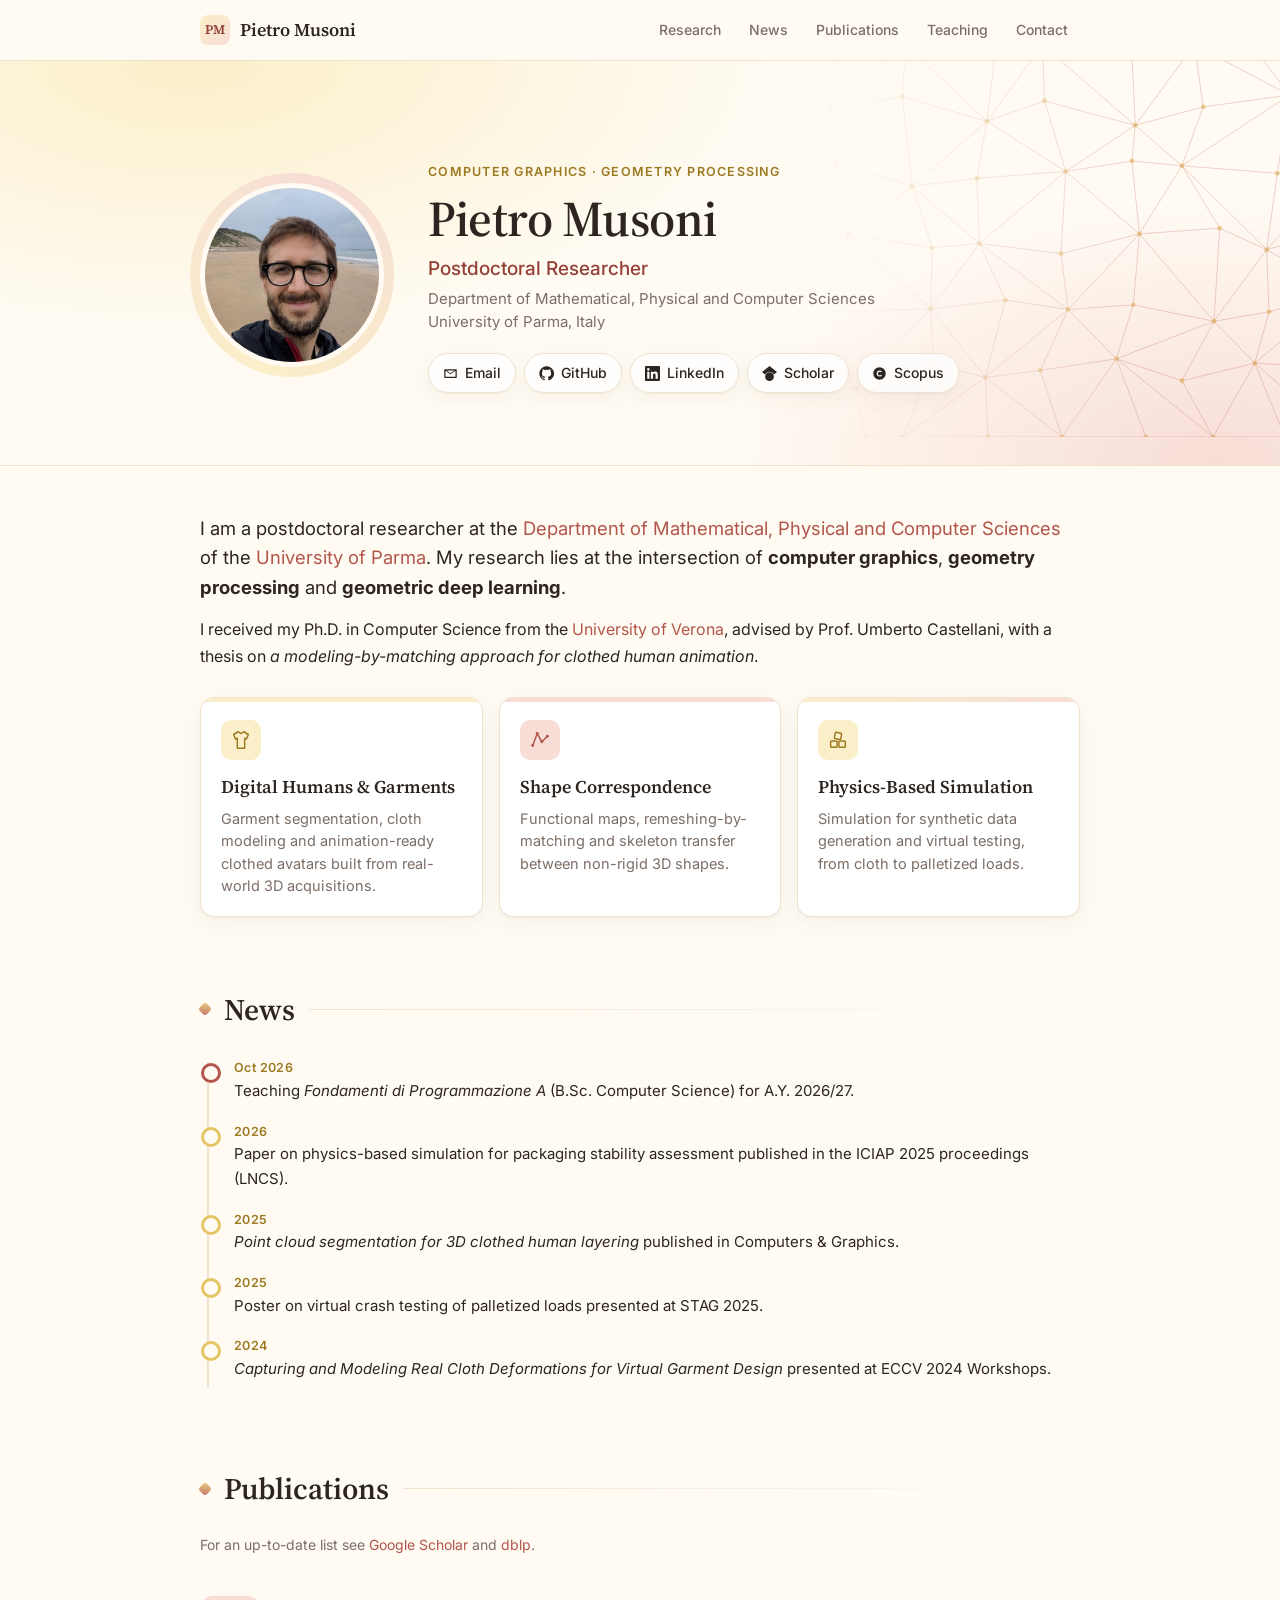
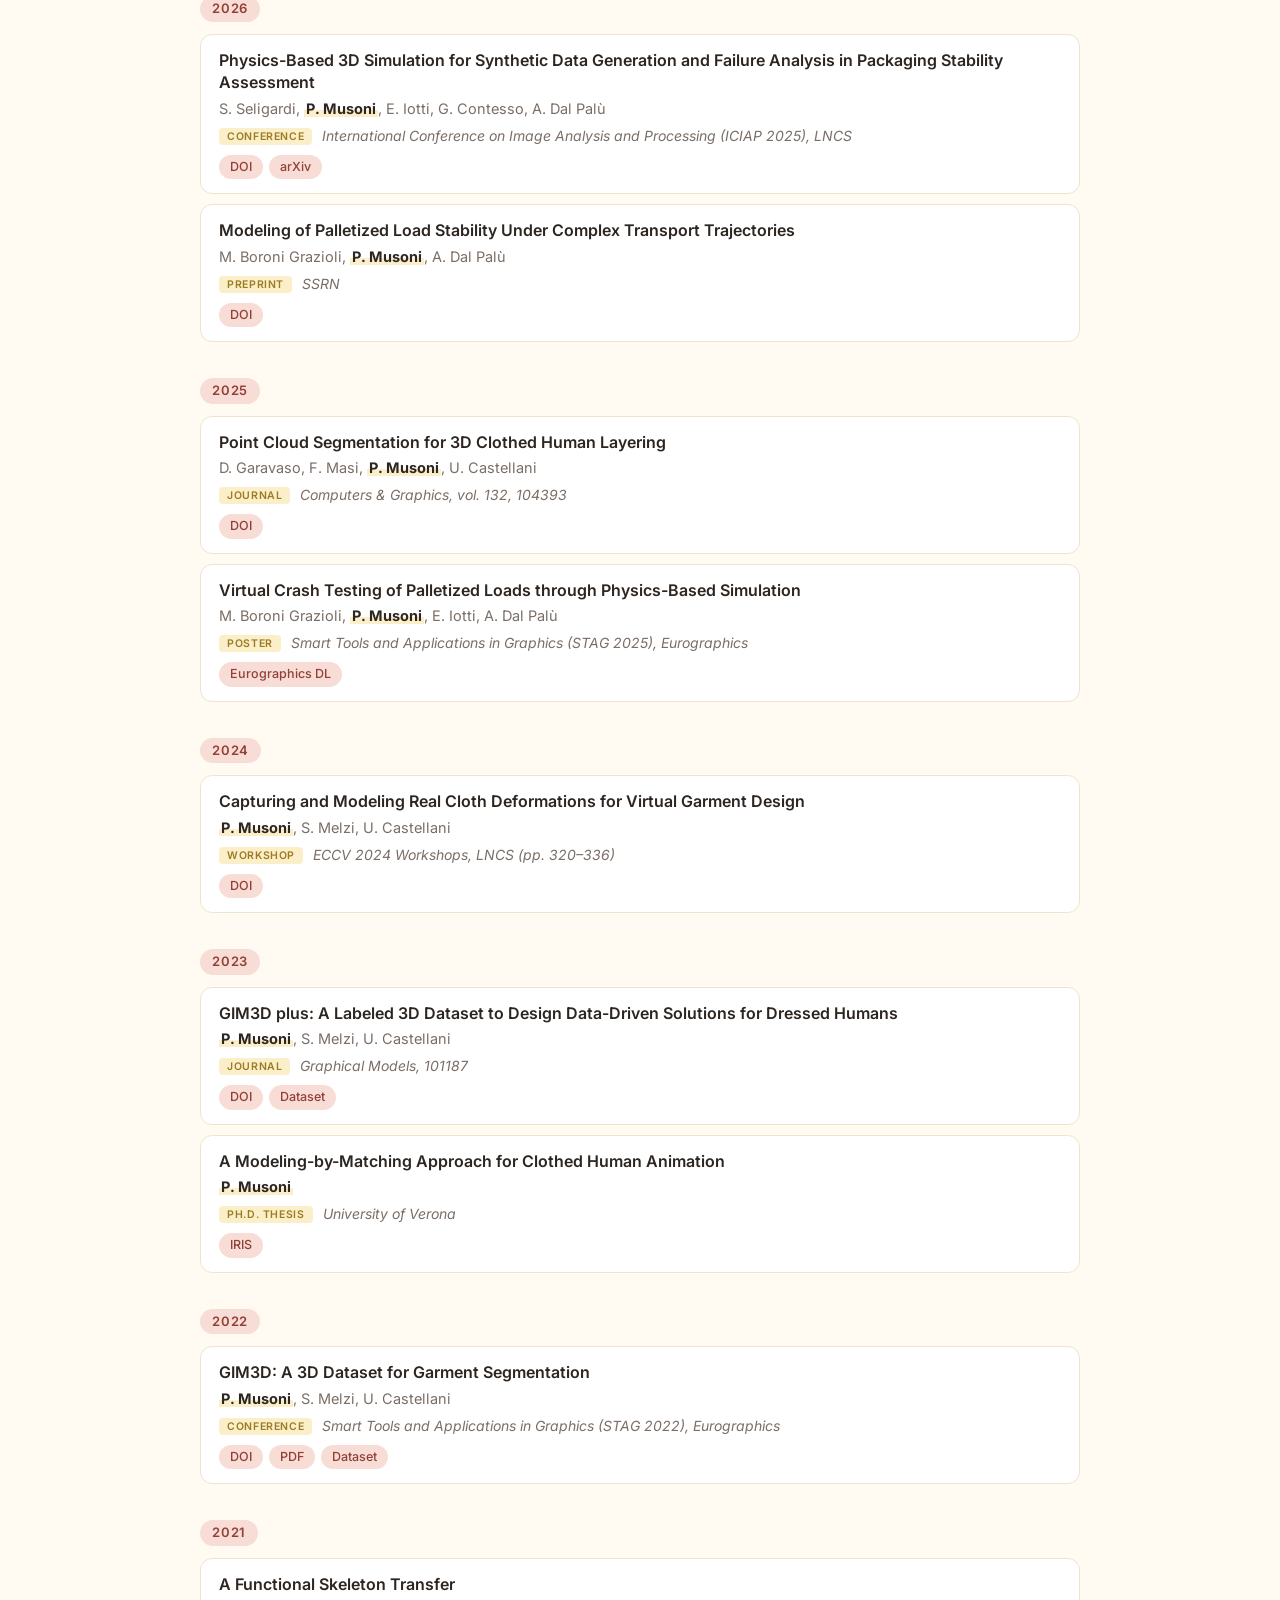
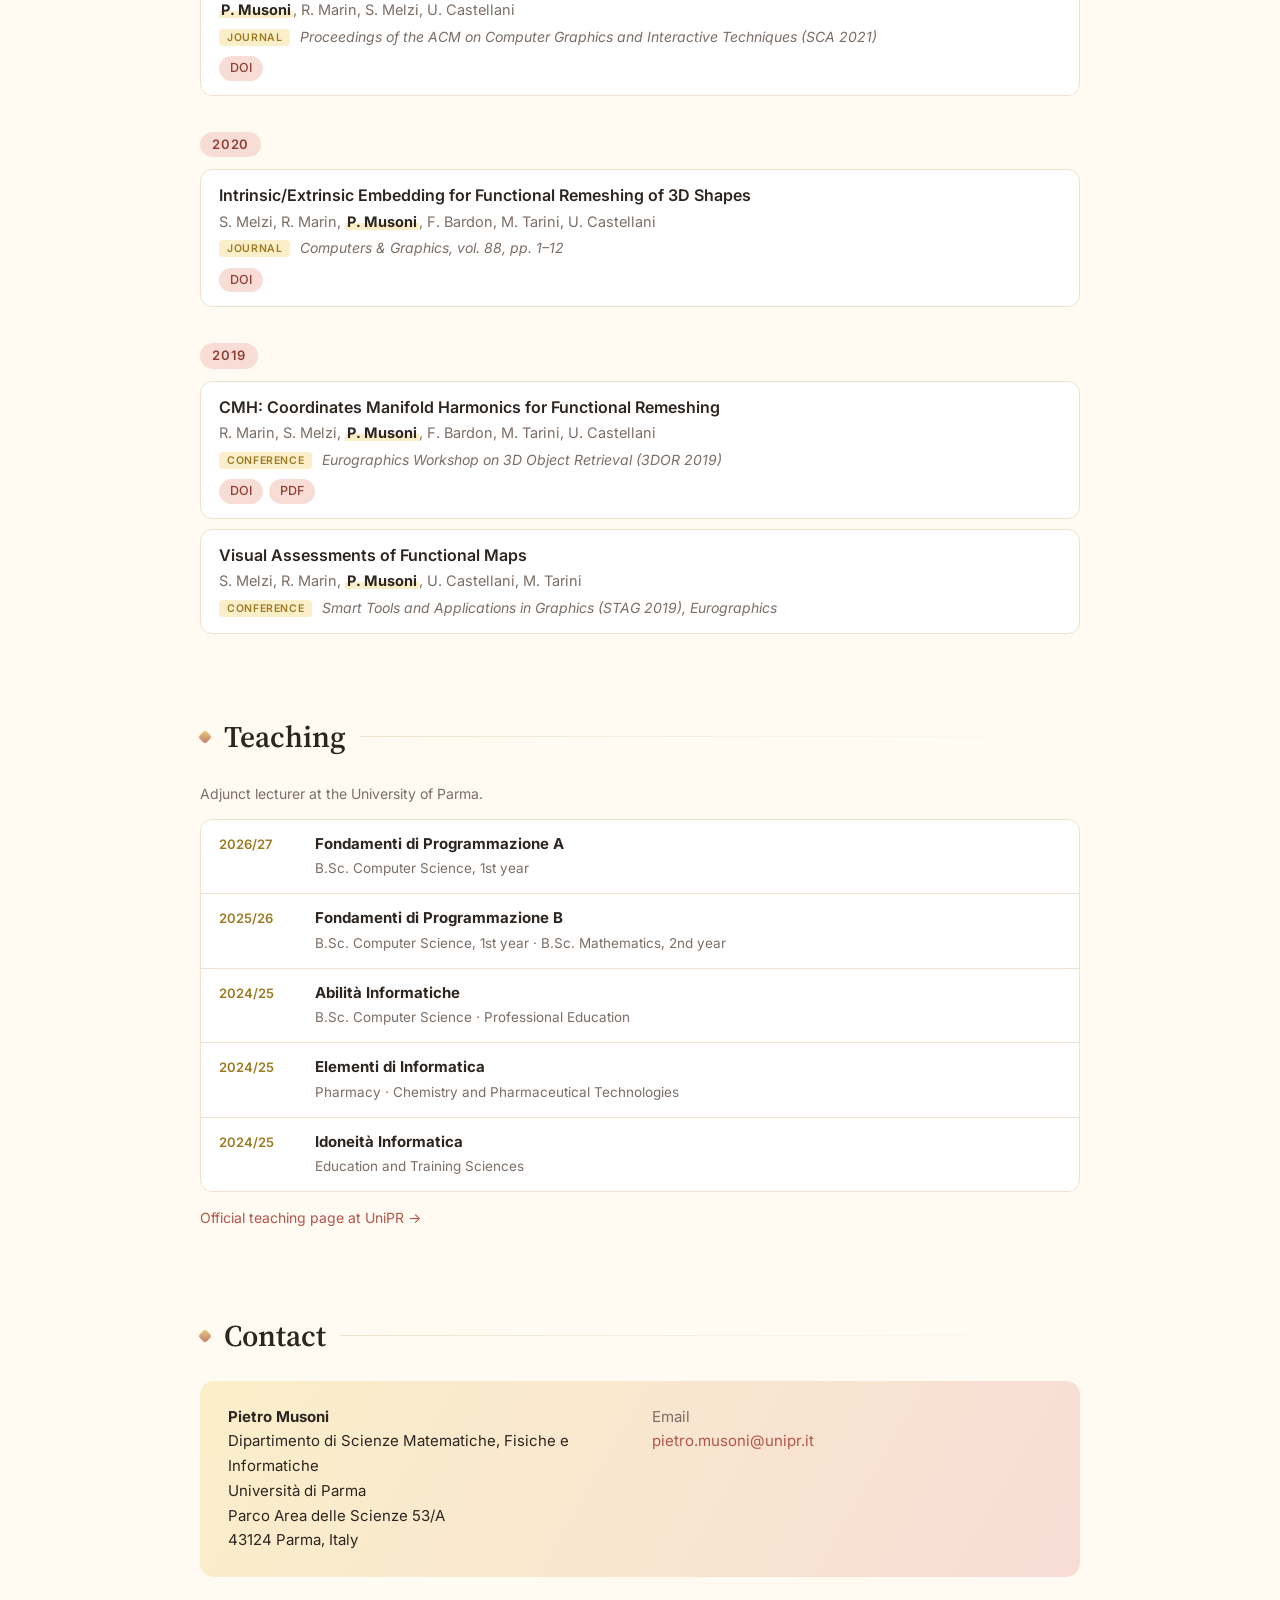
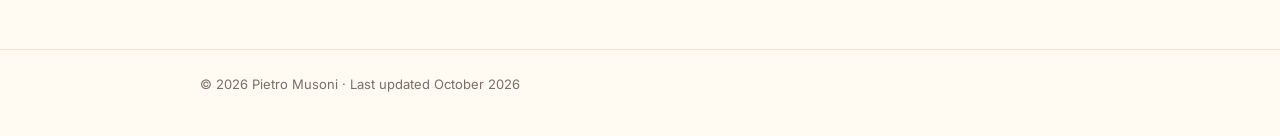
==== index.html @ 4a04b7e1 "Redesign homepage with warm yellow/red palette Hero with low-poly mesh motif, research cards, news t" ====
<!doctype html>
<html lang="en">
<head>
  <meta charset="utf-8">
  <meta name="viewport" content="width=device-width, initial-scale=1">
  <title>Pietro Musoni</title>
  <meta name="description" content="Pietro Musoni — Postdoctoral researcher in Computer Graphics and Geometry Processing at the University of Parma.">
  <meta name="author" content="Pietro Musoni">
  <meta property="og:title" content="Pietro Musoni">
  <meta property="og:description" content="Postdoctoral researcher in Computer Graphics · University of Parma">
  <meta property="og:type" content="profile">
  <link rel="icon" href="assets/favicon.svg" type="image/svg+xml">
  <link rel="preconnect" href="https://fonts.googleapis.com">
  <link rel="preconnect" href="https://fonts.gstatic.com" crossorigin>
  <link href="https://fonts.googleapis.com/css2?family=Inter:wght@400;500;600&family=Source+Serif+4:opsz,wght@8..60,500;8..60,600&display=swap" rel="stylesheet">
  <link rel="stylesheet" href="assets/style.css">
</head>
<body>

<header class="topbar">
  <div class="wrap topbar-inner">
    <a class="brand" href="#top"><span class="brand-mark">PM</span>Pietro Musoni</a>
    <nav>
      <a href="#research">Research</a>
      <a href="#news">News</a>
      <a href="#publications">Publications</a>
      <a href="#teaching">Teaching</a>
      <a href="#contact">Contact</a>
    </nav>
  </div>
</header>

<!-- ============ HERO ============ -->
<section class="hero" id="top">
  <div class="hero-mesh" aria-hidden="true"></div>
  <div class="wrap hero-inner">
    <div class="photo">
      <img src="assets/photo.jpg" alt="Pietro Musoni" onerror="this.replaceWith(Object.assign(document.createElement('div'),{className:'photo-fallback',textContent:'PM'}))">
    </div>
    <div class="intro">
      <p class="eyebrow">Computer Graphics · Geometry Processing</p>
      <h1>Pietro Musoni</h1>
      <p class="role">Postdoctoral Researcher</p>
      <p class="affil">
        Department of Mathematical, Physical and Computer Sciences<br>
        University of Parma, Italy
      </p>
      <ul class="links">
        <li><a href="mailto:pietro.musoni@unipr.it" title="pietro.musoni@unipr.it">
          <svg viewBox="0 0 24 24" aria-hidden="true"><path d="M3 5h18a1 1 0 0 1 1 1v12a1 1 0 0 1-1 1H3a1 1 0 0 1-1-1V6a1 1 0 0 1 1-1zm1 2.4V17h16V7.4l-8 5.6-8-5.6zM5.6 7l6.4 4.5L18.4 7H5.6z"/></svg>Email</a></li>
        <li><a href="https://github.com/PietroMsn">
          <svg viewBox="0 0 24 24" aria-hidden="true"><path d="M12 .5a11.5 11.5 0 0 0-3.64 22.41c.58.1.79-.25.79-.56v-2c-3.2.7-3.88-1.37-3.88-1.37-.52-1.33-1.28-1.69-1.28-1.69-1.04-.71.08-.7.08-.7 1.16.08 1.77 1.19 1.77 1.19 1.03 1.76 2.7 1.25 3.36.96.1-.75.4-1.25.73-1.54-2.55-.29-5.24-1.28-5.24-5.68 0-1.26.45-2.28 1.19-3.09-.12-.29-.52-1.46.11-3.05 0 0 .97-.31 3.17 1.18a11 11 0 0 1 5.77 0c2.2-1.49 3.17-1.18 3.17-1.18.63 1.59.23 2.76.11 3.05.74.81 1.19 1.83 1.19 3.09 0 4.41-2.69 5.38-5.26 5.67.41.36.78 1.06.78 2.14v3.17c0 .31.21.67.8.56A11.5 11.5 0 0 0 12 .5z"/></svg>GitHub</a></li>
        <li><a href="https://www.linkedin.com/in/pietro-musoni-2842bb96/">
          <svg viewBox="0 0 24 24" aria-hidden="true"><path d="M20.45 20.45h-3.56v-5.57c0-1.33-.02-3.04-1.85-3.04-1.85 0-2.14 1.45-2.14 2.94v5.67H9.35V9h3.41v1.56h.05a3.74 3.74 0 0 1 3.37-1.85c3.6 0 4.27 2.37 4.27 5.46v6.28zM5.34 7.43a2.06 2.06 0 1 1 0-4.13 2.06 2.06 0 0 1 0 4.13zM7.12 20.45H3.56V9h3.56v11.45zM22.22 0H1.77C.79 0 0 .77 0 1.73v20.54C0 23.23.79 24 1.77 24h20.45c.98 0 1.78-.77 1.78-1.73V1.73C24 .77 23.2 0 22.22 0z"/></svg>LinkedIn</a></li>
        <li><a href="https://scholar.google.com/citations?user=21Jw3joAAAAJ&amp;hl=en">
          <svg viewBox="0 0 24 24" aria-hidden="true"><path d="M12 24a7 7 0 1 1 0-14 7 7 0 0 1 0 14zm0-24L0 9.5l4.84 3.94A8 8 0 0 1 12 9a8 8 0 0 1 7.16 4.44L24 9.5z"/></svg>Scholar</a></li>
        <li><a href="https://www.scopus.com/authid/detail.uri?authorId=57215492621">
          <svg viewBox="0 0 24 24" aria-hidden="true"><path d="M12 2a10 10 0 1 0 0 20 10 10 0 0 0 0-20zm3.9 13.3c-.8.9-2.1 1.6-3.8 1.6-2.7 0-4.6-1.9-4.6-4.9S9.4 7.1 12.1 7.1c1.6 0 2.9.6 3.7 1.6l-1.4 1.3c-.6-.7-1.3-1-2.2-1-1.6 0-2.6 1.2-2.6 3s1 3 2.6 3c.9 0 1.7-.4 2.3-1.1l1.4 1.4z"/></svg>Scopus</a></li>
      </ul>
    </div>
  </div>
</section>

<main class="wrap">

  <!-- ============ ABOUT + RESEARCH ============ -->
  <section class="about" id="research">
    <p class="lead">
      I am a postdoctoral researcher at the
      <a href="https://smfi.unipr.it/">Department of Mathematical, Physical and Computer Sciences</a>
      of the <a href="https://www.unipr.it/">University of Parma</a>.
      My research lies at the intersection of <strong>computer graphics</strong>,
      <strong>geometry processing</strong> and <strong>geometric deep learning</strong>.
    </p>
    <p>
      I received my Ph.D. in Computer Science from the
      <a href="https://www.di.univr.it/">University of Verona</a>, advised by
      Prof. Umberto Castellani,
      with a thesis on <em>a modeling-by-matching approach for clothed human animation</em>.
    </p>

    <div class="cards">
      <article class="card">
        <div class="card-icon">
          <svg viewBox="0 0 24 24" aria-hidden="true"><path d="M9 3l3 2 3-2 5 3-2 5-2-1v11H8V10l-2 1-2-5z"/></svg>
        </div>
        <h3>Digital Humans &amp; Garments</h3>
        <p>Garment segmentation, cloth modeling and animation-ready clothed avatars built from real-world 3D acquisitions.</p>
      </article>
      <article class="card">
        <div class="card-icon">
          <svg viewBox="0 0 24 24" aria-hidden="true"><path d="M4 18L9 5l5 9 6-6" /><circle cx="4" cy="18" r="1.6"/><circle cx="9" cy="5" r="1.6"/><circle cx="14" cy="14" r="1.6"/><circle cx="20" cy="8" r="1.6"/></svg>
        </div>
        <h3>Shape Correspondence</h3>
        <p>Functional maps, remeshing-by-matching and skeleton transfer between non-rigid 3D shapes.</p>
      </article>
      <article class="card">
        <div class="card-icon">
          <svg viewBox="0 0 24 24" aria-hidden="true"><rect x="4" y="13" width="7" height="7" rx="1"/><rect x="13" y="13" width="7" height="7" rx="1"/><rect x="8.5" y="4" width="7" height="7" rx="1" transform="rotate(12 12 7.5)"/></svg>
        </div>
        <h3>Physics-Based Simulation</h3>
        <p>Simulation for synthetic data generation and virtual testing, from cloth to palletized loads.</p>
      </article>
    </div>
  </section>

  <!-- ============ NEWS ============ -->
  <section id="news">
    <h2>News</h2>
    <ul class="timeline">
      <li><time>Oct 2026</time> <span>Teaching <em>Fondamenti di Programmazione A</em> (B.Sc. Computer Science) for A.Y. 2026/27.</span></li>
      <li><time>2026</time> <span>Paper on physics-based simulation for packaging stability assessment published in the ICIAP 2025 proceedings (LNCS).</span></li>
      <li><time>2025</time> <span><em>Point cloud segmentation for 3D clothed human layering</em> published in Computers &amp; Graphics.</span></li>
      <li><time>2025</time> <span>Poster on virtual crash testing of palletized loads presented at STAG 2025.</span></li>
      <li><time>2024</time> <span><em>Capturing and Modeling Real Cloth Deformations for Virtual Garment Design</em> presented at ECCV 2024 Workshops.</span></li>
    </ul>
  </section>

  <!-- ============ PUBLICATIONS ============ -->
  <section id="publications">
    <h2>Publications</h2>
    <p class="muted small">For an up-to-date list see
      <a href="https://scholar.google.com/citations?user=21Jw3joAAAAJ&amp;hl=en">Google Scholar</a> and
      <a href="https://dblp.org/pid/241/1888.html">dblp</a>.</p>

    <h3 class="year">2026</h3>
    <article class="pub">
      <div class="pub-title">Physics-Based 3D Simulation for Synthetic Data Generation and Failure Analysis in Packaging Stability Assessment</div>
      <div class="pub-authors">S. Seligardi, <b>P. Musoni</b>, E. Iotti, G. Contesso, A. Dal Palù</div>
      <div class="pub-venue"><span class="tag">Conference</span> International Conference on Image Analysis and Processing (ICIAP 2025), LNCS</div>
      <div class="pub-links">
        <a href="https://doi.org/10.1007/978-3-032-10185-3_32">DOI</a>
        <a href="https://arxiv.org/abs/2508.13989">arXiv</a>
      </div>
    </article>
    <article class="pub">
      <div class="pub-title">Modeling of Palletized Load Stability Under Complex Transport Trajectories</div>
      <div class="pub-authors">M. Boroni Grazioli, <b>P. Musoni</b>, A. Dal Palù</div>
      <div class="pub-venue"><span class="tag">Preprint</span> SSRN</div>
      <div class="pub-links">
        <a href="https://doi.org/10.2139/ssrn.7219070">DOI</a>
      </div>
    </article>

    <h3 class="year">2025</h3>
    <article class="pub">
      <div class="pub-title">Point Cloud Segmentation for 3D Clothed Human Layering</div>
      <div class="pub-authors">D. Garavaso, F. Masi, <b>P. Musoni</b>, U. Castellani</div>
      <div class="pub-venue"><span class="tag">Journal</span> Computers &amp; Graphics, vol. 132, 104393</div>
      <div class="pub-links">
        <a href="https://doi.org/10.1016/j.cag.2025.104393">DOI</a>
      </div>
    </article>
    <article class="pub">
      <div class="pub-title">Virtual Crash Testing of Palletized Loads through Physics-Based Simulation</div>
      <div class="pub-authors">M. Boroni Grazioli, <b>P. Musoni</b>, E. Iotti, A. Dal Palù</div>
      <div class="pub-venue"><span class="tag">Poster</span> Smart Tools and Applications in Graphics (STAG 2025), Eurographics</div>
      <div class="pub-links">
        <a href="https://diglib.eg.org/handle/10.2312/stag20251339">Eurographics DL</a>
      </div>
    </article>

    <h3 class="year">2024</h3>
    <article class="pub">
      <div class="pub-title">Capturing and Modeling Real Cloth Deformations for Virtual Garment Design</div>
      <div class="pub-authors"><b>P. Musoni</b>, S. Melzi, U. Castellani</div>
      <div class="pub-venue"><span class="tag">Workshop</span> ECCV 2024 Workshops, LNCS (pp. 320–336)</div>
      <div class="pub-links">
        <a href="https://doi.org/10.1007/978-3-031-91569-7_20">DOI</a>
      </div>
    </article>

    <h3 class="year">2023</h3>
    <article class="pub">
      <div class="pub-title">GIM3D plus: A Labeled 3D Dataset to Design Data-Driven Solutions for Dressed Humans</div>
      <div class="pub-authors"><b>P. Musoni</b>, S. Melzi, U. Castellani</div>
      <div class="pub-venue"><span class="tag">Journal</span> Graphical Models, 101187</div>
      <div class="pub-links">
        <a href="https://doi.org/10.1016/j.gmod.2023.101187">DOI</a>
        <a href="https://github.com/PietroMsn/GIM3D">Dataset</a>
      </div>
    </article>
    <article class="pub">
      <div class="pub-title">A Modeling-by-Matching Approach for Clothed Human Animation</div>
      <div class="pub-authors"><b>P. Musoni</b></div>
      <div class="pub-venue"><span class="tag">Ph.D. Thesis</span> University of Verona</div>
      <div class="pub-links">
        <a href="https://iris.univr.it/cris/rp/rp31990">IRIS</a>
      </div>
    </article>

    <h3 class="year">2022</h3>
    <article class="pub">
      <div class="pub-title">GIM3D: A 3D Dataset for Garment Segmentation</div>
      <div class="pub-authors"><b>P. Musoni</b>, S. Melzi, U. Castellani</div>
      <div class="pub-venue"><span class="tag">Conference</span> Smart Tools and Applications in Graphics (STAG 2022), Eurographics</div>
      <div class="pub-links">
        <a href="https://doi.org/10.2312/stag.20221252">DOI</a>
        <a href="https://diglib.eg.org:443/bitstream/handle/10.2312/stag20221252/021-028.pdf">PDF</a>
        <a href="https://github.com/PietroMsn/GIM3D">Dataset</a>
      </div>
    </article>

    <h3 class="year">2021</h3>
    <article class="pub">
      <div class="pub-title">A Functional Skeleton Transfer</div>
      <div class="pub-authors"><b>P. Musoni</b>, R. Marin, S. Melzi, U. Castellani</div>
      <div class="pub-venue"><span class="tag">Journal</span> Proceedings of the ACM on Computer Graphics and Interactive Techniques (SCA 2021)</div>
      <div class="pub-links">
        <a href="https://doi.org/10.1145/3480140">DOI</a>
      </div>
    </article>

    <h3 class="year">2020</h3>
    <article class="pub">
      <div class="pub-title">Intrinsic/Extrinsic Embedding for Functional Remeshing of 3D Shapes</div>
      <div class="pub-authors">S. Melzi, R. Marin, <b>P. Musoni</b>, F. Bardon, M. Tarini, U. Castellani</div>
      <div class="pub-venue"><span class="tag">Journal</span> Computers &amp; Graphics, vol. 88, pp. 1–12</div>
      <div class="pub-links">
        <a href="https://doi.org/10.1016/j.cag.2020.02.002">DOI</a>
      </div>
    </article>

    <h3 class="year">2019</h3>
    <article class="pub">
      <div class="pub-title">CMH: Coordinates Manifold Harmonics for Functional Remeshing</div>
      <div class="pub-authors">R. Marin, S. Melzi, <b>P. Musoni</b>, F. Bardon, M. Tarini, U. Castellani</div>
      <div class="pub-venue"><span class="tag">Conference</span> Eurographics Workshop on 3D Object Retrieval (3DOR 2019)</div>
      <div class="pub-links">
        <a href="https://doi.org/10.2312/3dor.20191063">DOI</a>
        <a href="https://diglib.eg.org:443/bitstream/handle/10.2312/3dor20191063/063-070.pdf">PDF</a>
      </div>
    </article>
    <article class="pub">
      <div class="pub-title">Visual Assessments of Functional Maps</div>
      <div class="pub-authors">S. Melzi, R. Marin, <b>P. Musoni</b>, U. Castellani, M. Tarini</div>
      <!-- TODO: verificare la venue -->
      <div class="pub-venue"><span class="tag">Conference</span> Smart Tools and Applications in Graphics (STAG 2019), Eurographics</div>
    </article>
  </section>

  <!-- ============ TEACHING ============ -->
  <section id="teaching">
    <h2>Teaching</h2>
    <p class="muted small">Adjunct lecturer at the University of Parma.</p>
    <table class="teaching">
      <tbody>
        <tr><td class="when">2026/27</td><td><b>Fondamenti di Programmazione A</b><br><span class="muted">B.Sc. Computer Science, 1st year</span></td></tr>
        <tr><td class="when">2025/26</td><td><b>Fondamenti di Programmazione B</b><br><span class="muted">B.Sc. Computer Science, 1st year · B.Sc. Mathematics, 2nd year</span></td></tr>
        <tr><td class="when">2024/25</td><td><b>Abilità Informatiche</b><br><span class="muted">B.Sc. Computer Science · Professional Education</span></td></tr>
        <tr><td class="when">2024/25</td><td><b>Elementi di Informatica</b><br><span class="muted">Pharmacy · Chemistry and Pharmaceutical Technologies</span></td></tr>
        <tr><td class="when">2024/25</td><td><b>Idoneità Informatica</b><br><span class="muted">Education and Training Sciences</span></td></tr>
      </tbody>
    </table>
    <p class="small"><a href="https://personale.unipr.it/it/ugovdocenti/person/254438">Official teaching page at UniPR →</a></p>
  </section>

  <!-- ============ CONTACT ============ -->
  <section id="contact">
    <h2>Contact</h2>
    <div class="contact">
      <div>
        <p>
          <b>Pietro Musoni</b><br>
          Dipartimento di Scienze Matematiche, Fisiche e Informatiche<br>
          Università di Parma<br>
          Parco Area delle Scienze 53/A<br>
          43124 Parma, Italy
        </p>
      </div>
      <div>
        <p>
          <span class="muted">Email</span><br>
          <a href="mailto:pietro.musoni@unipr.it">pietro.musoni@unipr.it</a>
        </p>
      </div>
    </div>
  </section>

</main>

<footer>
  <div class="wrap">
    © <span id="y">2026</span> Pietro Musoni · Last updated October 2026
  </div>
</footer>

<script>document.getElementById('y').textContent = new Date().getFullYear();</script>
</body>
</html>
---- assets/style.css ----
:root {
  --bg: #fffbf3;           /* avorio caldo */
  --surface: #ffffff;
  --butter: #fbefc9;       /* giallo tenue */
  --butter-ink: #9c7a22;
  --blush: #f7ddd6;        /* rosso tenue */
  --accent: #b2554a;       /* rosso mattone smorzato */
  --accent-strong: #933f36;
  --text: #2d2520;
  --muted: #7b6e66;
  --line: #efe3cf;
  --shadow: 0 1px 2px rgba(120, 80, 40, .05), 0 6px 20px rgba(120, 80, 40, .06);
  --serif: "Source Serif 4", Georgia, "Times New Roman", serif;
  --sans: "Inter", system-ui, -apple-system, "Segoe UI", Roboto, sans-serif;
}

@media (prefers-color-scheme: dark) {
  :root {
    --bg: #1a1613;
    --surface: #221d19;
    --butter: #3a3120;
    --butter-ink: #e3c477;
    --blush: #3b2522;
    --accent: #e39a8d;
    --accent-strong: #f0b2a6;
    --text: #efe6dc;
    --muted: #a8998c;
    --line: #342b24;
    --shadow: none;
  }
}

* { box-sizing: border-box; }
html { scroll-behavior: smooth; scroll-padding-top: 72px; }

body {
  margin: 0;
  background: var(--bg);
  color: var(--text);
  font-family: var(--sans);
  font-size: 16px;
  line-height: 1.65;
  -webkit-font-smoothing: antialiased;
}

a { color: var(--accent); text-decoration: none; }
a:hover { color: var(--accent-strong); text-decoration: underline; text-underline-offset: 3px; }

.wrap { max-width: 920px; margin: 0 auto; padding: 0 20px; }

/* ---------- top bar ---------- */
.topbar {
  position: sticky; top: 0; z-index: 10;
  background: color-mix(in srgb, var(--bg) 85%, transparent);
  backdrop-filter: blur(10px);
  border-bottom: 1px solid var(--line);
}
.topbar-inner { display: flex; align-items: center; justify-content: space-between; height: 60px; gap: 16px; }
.brand {
  display: inline-flex; align-items: center; gap: 10px;
  font-family: var(--serif); font-weight: 600; font-size: 18px; color: var(--text);
}
.brand:hover { text-decoration: none; color: var(--text); }
.brand-mark {
  display: grid; place-items: center; width: 30px; height: 30px; border-radius: 8px;
  background: linear-gradient(135deg, var(--butter), var(--blush));
  color: var(--accent-strong); font-size: 13px; font-weight: 600; letter-spacing: .02em;
}
nav { display: flex; gap: 4px; }
nav a {
  color: var(--muted); font-size: 14px; font-weight: 500; white-space: nowrap;
  padding: 6px 12px; border-radius: 999px;
}
nav a:hover { color: var(--accent-strong); background: var(--blush); text-decoration: none; }

/* ---------- hero ---------- */
.hero {
  position: relative; overflow: hidden;
  background:
    radial-gradient(900px 420px at 15% 0%, var(--butter) 0%, transparent 65%),
    radial-gradient(700px 380px at 95% 100%, var(--blush) 0%, transparent 70%),
    var(--bg);
  border-bottom: 1px solid var(--line);
}
.hero-mesh {
  position: absolute; right: -60px; top: -20px; width: 560px; height: 400px;
  background: url("mesh.svg") no-repeat center / contain;
  opacity: .9; pointer-events: none;
  -webkit-mask-image: linear-gradient(to left, #000 35%, transparent 95%);
          mask-image: linear-gradient(to left, #000 35%, transparent 95%);
}
.hero-inner { position: relative; display: flex; gap: 44px; align-items: center; padding: 72px 20px 64px; }

.photo { flex: none; position: relative; }
.photo::before {
  content: ""; position: absolute; inset: -10px; border-radius: 50%;
  background: conic-gradient(from 200deg, var(--butter), var(--blush), var(--butter));
  z-index: 0;
}
.photo img, .photo-fallback {
  position: relative; z-index: 1;
  width: 184px; height: 184px; border-radius: 50%;
  object-fit: cover; display: block;
  border: 5px solid var(--bg);
}
.photo-fallback {
  display: grid; place-items: center; background: var(--blush); color: var(--accent);
  font-family: var(--serif); font-size: 56px; font-weight: 600;
}

.eyebrow {
  display: inline-block; margin: 0 0 10px;
  font-size: 12.5px; font-weight: 600; letter-spacing: .1em; text-transform: uppercase;
  color: var(--butter-ink);
}
h1 {
  font-family: var(--serif); font-weight: 600;
  font-size: 50px; line-height: 1.05; margin: 0 0 8px; letter-spacing: -.01em;
}
.role { font-size: 19px; font-weight: 500; margin: 0 0 4px; color: var(--accent-strong); }
.affil { color: var(--muted); margin: 0 0 20px; font-size: 15px; line-height: 1.5; }

.links { list-style: none; padding: 0; margin: 0; display: flex; flex-wrap: wrap; gap: 8px; font-size: 14px; font-weight: 500; }
.links a {
  display: inline-flex; align-items: center; gap: 7px;
  padding: 7px 14px; border-radius: 999px;
  background: color-mix(in srgb, var(--surface) 80%, transparent);
  border: 1px solid var(--line); color: var(--text);
  box-shadow: var(--shadow);
  transition: transform .15s, border-color .15s, color .15s;
}
.links a:hover { transform: translateY(-1px); border-color: var(--accent); color: var(--accent-strong); text-decoration: none; }
.links svg { width: 15px; height: 15px; fill: currentColor; flex: none; }

/* ---------- sections ---------- */
section { padding: 24px 0 8px; }
h2 {
  font-family: var(--serif); font-weight: 600; font-size: 30px;
  margin: 36px 0 20px; display: flex; align-items: center; gap: 14px;
}
h2::after { content: ""; flex: 1; height: 1px; background: linear-gradient(to right, var(--line), transparent); }
h2::before {
  content: ""; width: 10px; height: 10px; border-radius: 3px; transform: rotate(45deg);
  background: linear-gradient(135deg, #e6c463, var(--accent));
  opacity: .8;
}
.muted { color: var(--muted); }
.small { font-size: 14px; }

/* ---------- about ---------- */
.about { padding-top: 48px; }
.about .lead { font-size: 18.5px; line-height: 1.6; }
.about p { margin: 0 0 14px; }

.cards { display: grid; grid-template-columns: repeat(3, 1fr); gap: 16px; margin-top: 28px; }
.card {
  background: var(--surface); border: 1px solid var(--line); border-radius: 14px;
  padding: 22px 20px 18px; box-shadow: var(--shadow);
  position: relative; overflow: hidden;
  transition: transform .2s, box-shadow .2s;
}
.card::before { content: ""; position: absolute; inset: 0 0 auto 0; height: 4px; background: var(--butter); }
.card:nth-child(2)::before { background: var(--blush); }
.card:nth-child(3)::before { background: linear-gradient(to right, var(--butter), var(--blush)); }
.card:hover { transform: translateY(-2px); }
.card-icon {
  width: 40px; height: 40px; border-radius: 10px; display: grid; place-items: center;
  background: var(--butter); color: var(--butter-ink); margin-bottom: 12px;
}
.card:nth-child(2) .card-icon { background: var(--blush); color: var(--accent); }
.card-icon svg { width: 22px; height: 22px; fill: none; stroke: currentColor; stroke-width: 1.6; stroke-linejoin: round; stroke-linecap: round; }
.card-icon svg circle { fill: currentColor; stroke: none; }
.card h3 { font-family: var(--serif); font-size: 18px; font-weight: 600; margin: 0 0 6px; }
.card p { font-size: 14.5px; color: var(--muted); margin: 0; line-height: 1.55; }

/* ---------- news timeline ---------- */
.timeline { list-style: none; padding: 0; margin: 0; position: relative; }
.timeline::before { content: ""; position: absolute; left: 7px; top: 8px; bottom: 8px; width: 2px; background: var(--line); }
.timeline li { position: relative; padding: 4px 0 14px 34px; font-size: 15px; }
.timeline li::before {
  content: ""; position: absolute; left: 1px; top: 9px; width: 14px; height: 14px; border-radius: 50%;
  background: var(--bg); border: 3px solid #e6c463;
}
.timeline li:first-child::before { border-color: var(--accent); }
.timeline time { display: block; font-size: 12.5px; font-weight: 600; color: var(--butter-ink); letter-spacing: .03em; }

/* ---------- publications ---------- */
h3.year {
  display: inline-block; font-family: var(--sans); font-size: 13px; font-weight: 600;
  letter-spacing: .06em; color: var(--accent-strong);
  background: var(--blush); padding: 2px 12px; border-radius: 999px;
  margin: 26px 0 12px;
}
.pub {
  background: var(--surface); border: 1px solid var(--line); border-radius: 12px;
  padding: 14px 18px; margin-bottom: 10px;
  transition: border-color .15s, box-shadow .15s;
}
.pub:hover { border-color: #e6c99a; box-shadow: var(--shadow); }
.pub-title { font-weight: 600; font-size: 16px; line-height: 1.4; }
.pub-authors { font-size: 14.5px; margin-top: 3px; color: var(--muted); }
.pub-authors b { color: var(--text); background: linear-gradient(transparent 60%, var(--butter) 60%); padding: 0 2px; }
.pub-venue { font-size: 14px; color: var(--muted); font-style: italic; margin-top: 3px; }
.tag {
  font-style: normal; font-size: 10.5px; font-weight: 600;
  text-transform: uppercase; letter-spacing: .06em;
  color: var(--butter-ink); background: var(--butter);
  padding: 2px 8px; border-radius: 4px; margin-right: 6px; vertical-align: 1px;
}
.pub-links { margin-top: 8px; display: flex; flex-wrap: wrap; gap: 6px; }
.pub-links a {
  font-size: 12.5px; font-weight: 500;
  padding: 2px 11px; border-radius: 999px;
  background: var(--blush); color: var(--accent-strong);
}
.pub-links a:hover { background: var(--accent); color: #fff; text-decoration: none; }

/* ---------- teaching ---------- */
.teaching { width: 100%; border-collapse: separate; border-spacing: 0; font-size: 15px;
  background: var(--surface); border: 1px solid var(--line); border-radius: 12px; overflow: hidden; }
.teaching td { padding: 12px 18px; border-bottom: 1px solid var(--line); vertical-align: top; }
.teaching tr:last-child td { border-bottom: 0; }
.teaching td.when { width: 96px; color: var(--butter-ink); font-size: 13px; font-weight: 600; padding-top: 14px; }
.teaching .muted { font-size: 13.5px; }

/* ---------- contact ---------- */
.contact {
  display: grid; grid-template-columns: 1fr 1fr; gap: 24px; font-size: 15px;
  padding: 24px 28px; border-radius: 14px;
  background: linear-gradient(120deg, var(--butter), var(--blush));
}
.contact p { margin: 0; }

footer { margin-top: 64px; padding: 24px 0 40px; border-top: 1px solid var(--line); color: var(--muted); font-size: 13px; }

/* ---------- mobile ---------- */
@media (max-width: 760px) {
  .cards { grid-template-columns: 1fr; }
}
@media (max-width: 680px) {
  .wrap { padding: 0 16px; }
  nav { display: none; }
  .hero-inner { flex-direction: column; align-items: flex-start; gap: 26px; padding: 44px 16px 40px; }
  .hero-mesh { width: 380px; height: 280px; right: -120px; opacity: .6; }
  .photo img, .photo-fallback { width: 128px; height: 128px; }
  h1 { font-size: 38px; }
  h2 { font-size: 26px; }
  .contact { grid-template-columns: 1fr; gap: 14px; padding: 20px; }
}

@media print {
  .topbar, .hero-mesh, .pub-links { display: none; }
}
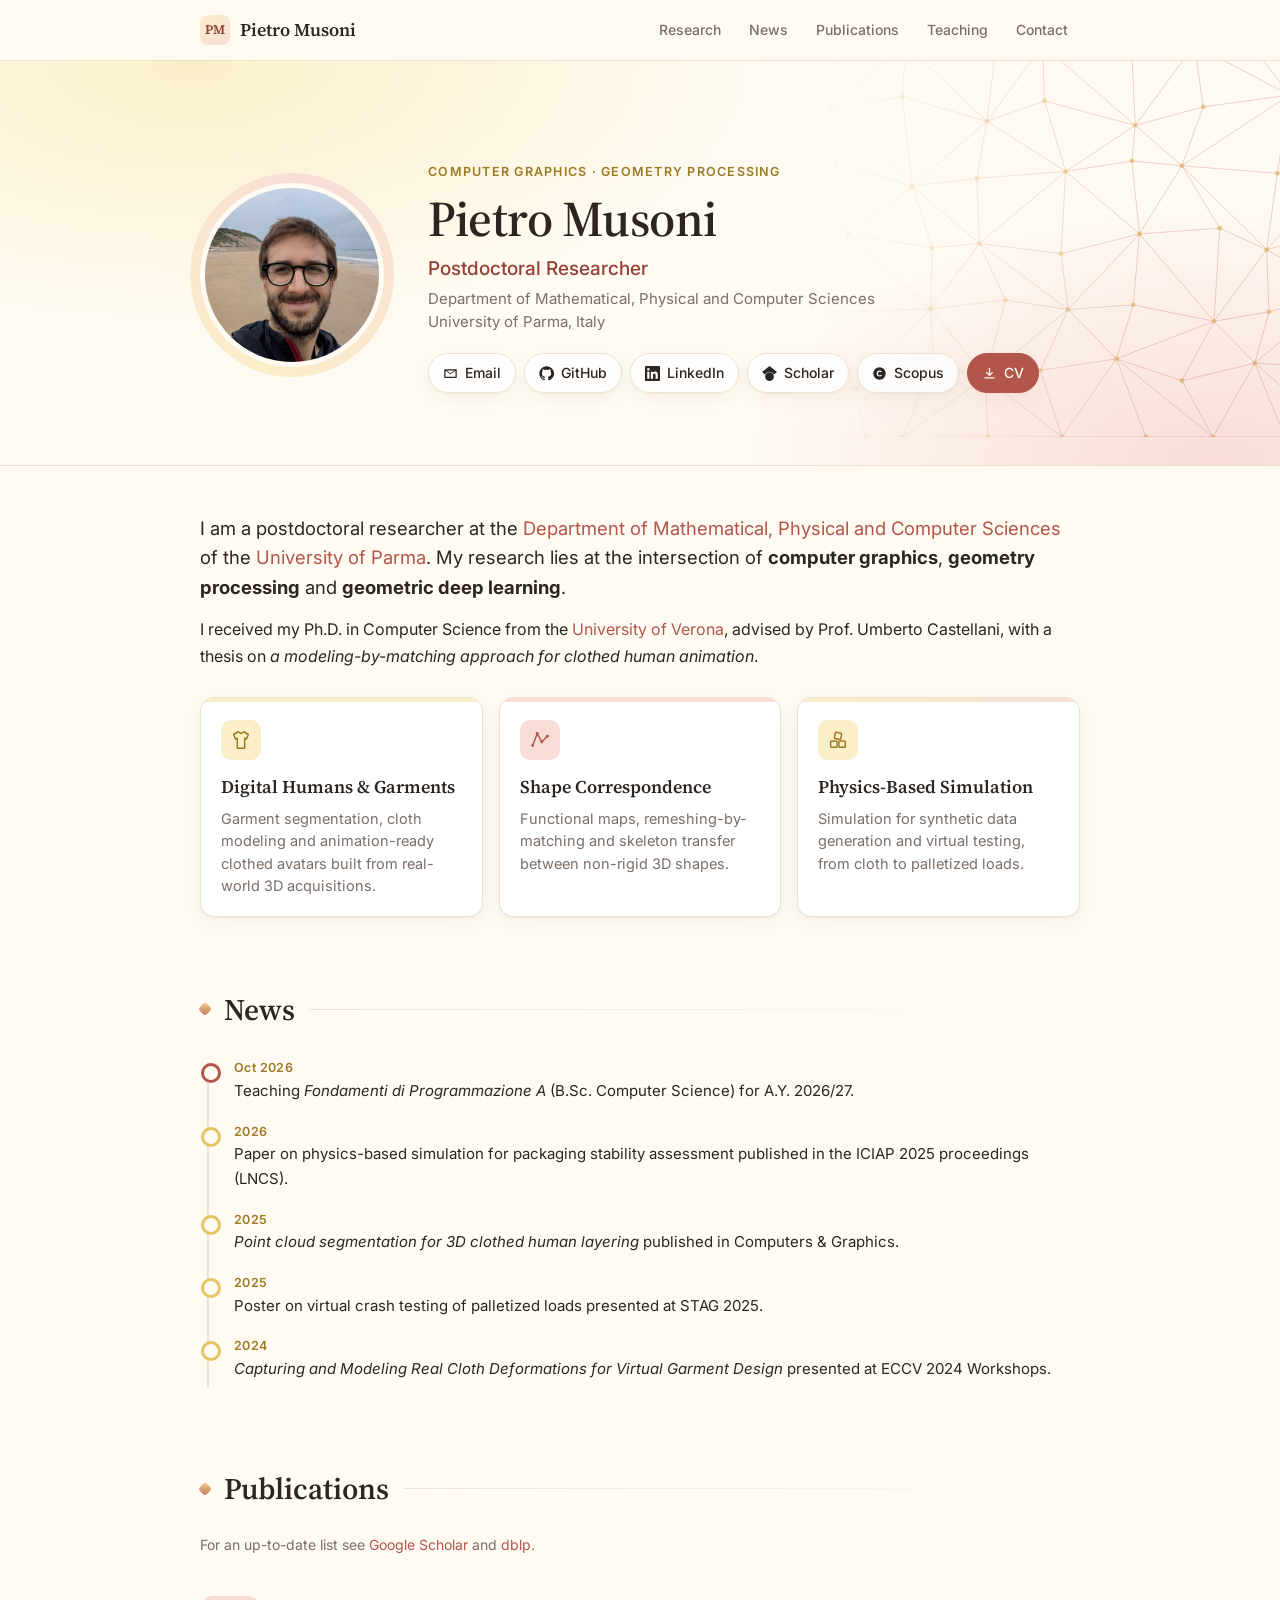
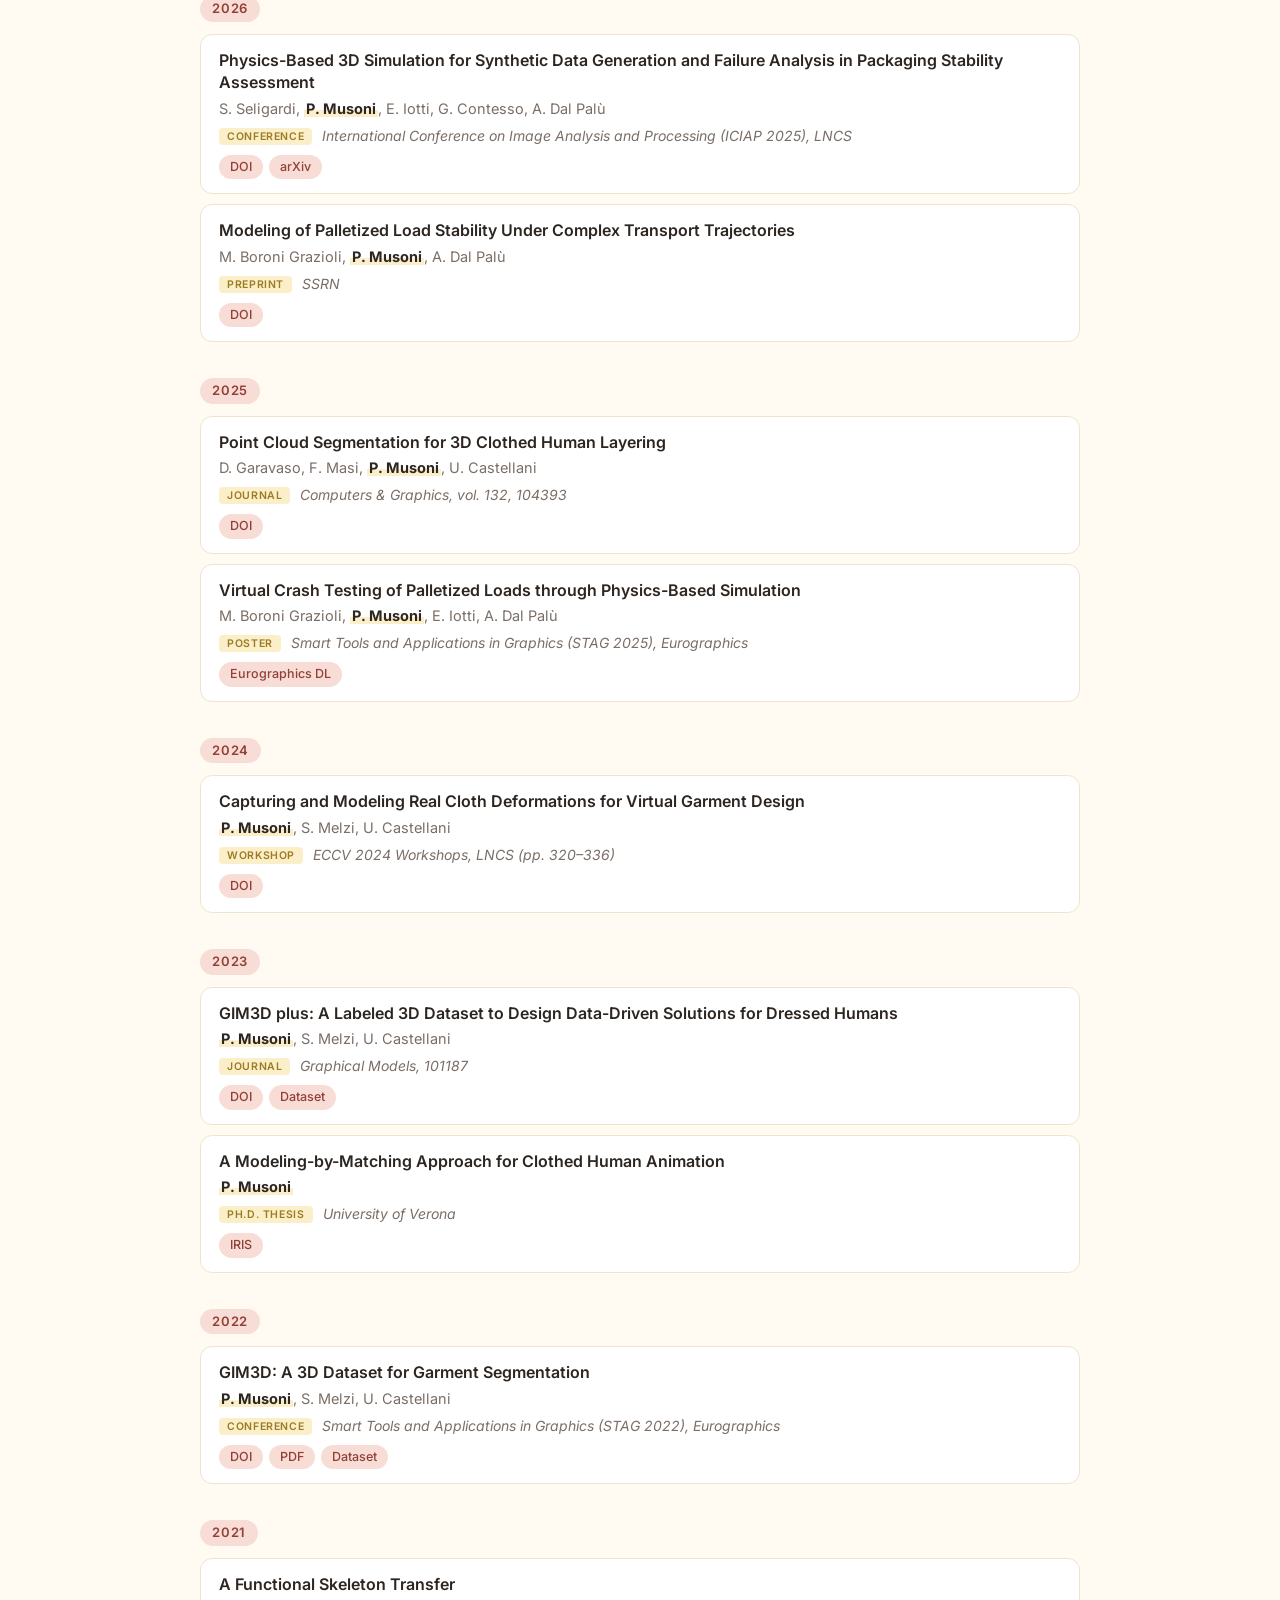
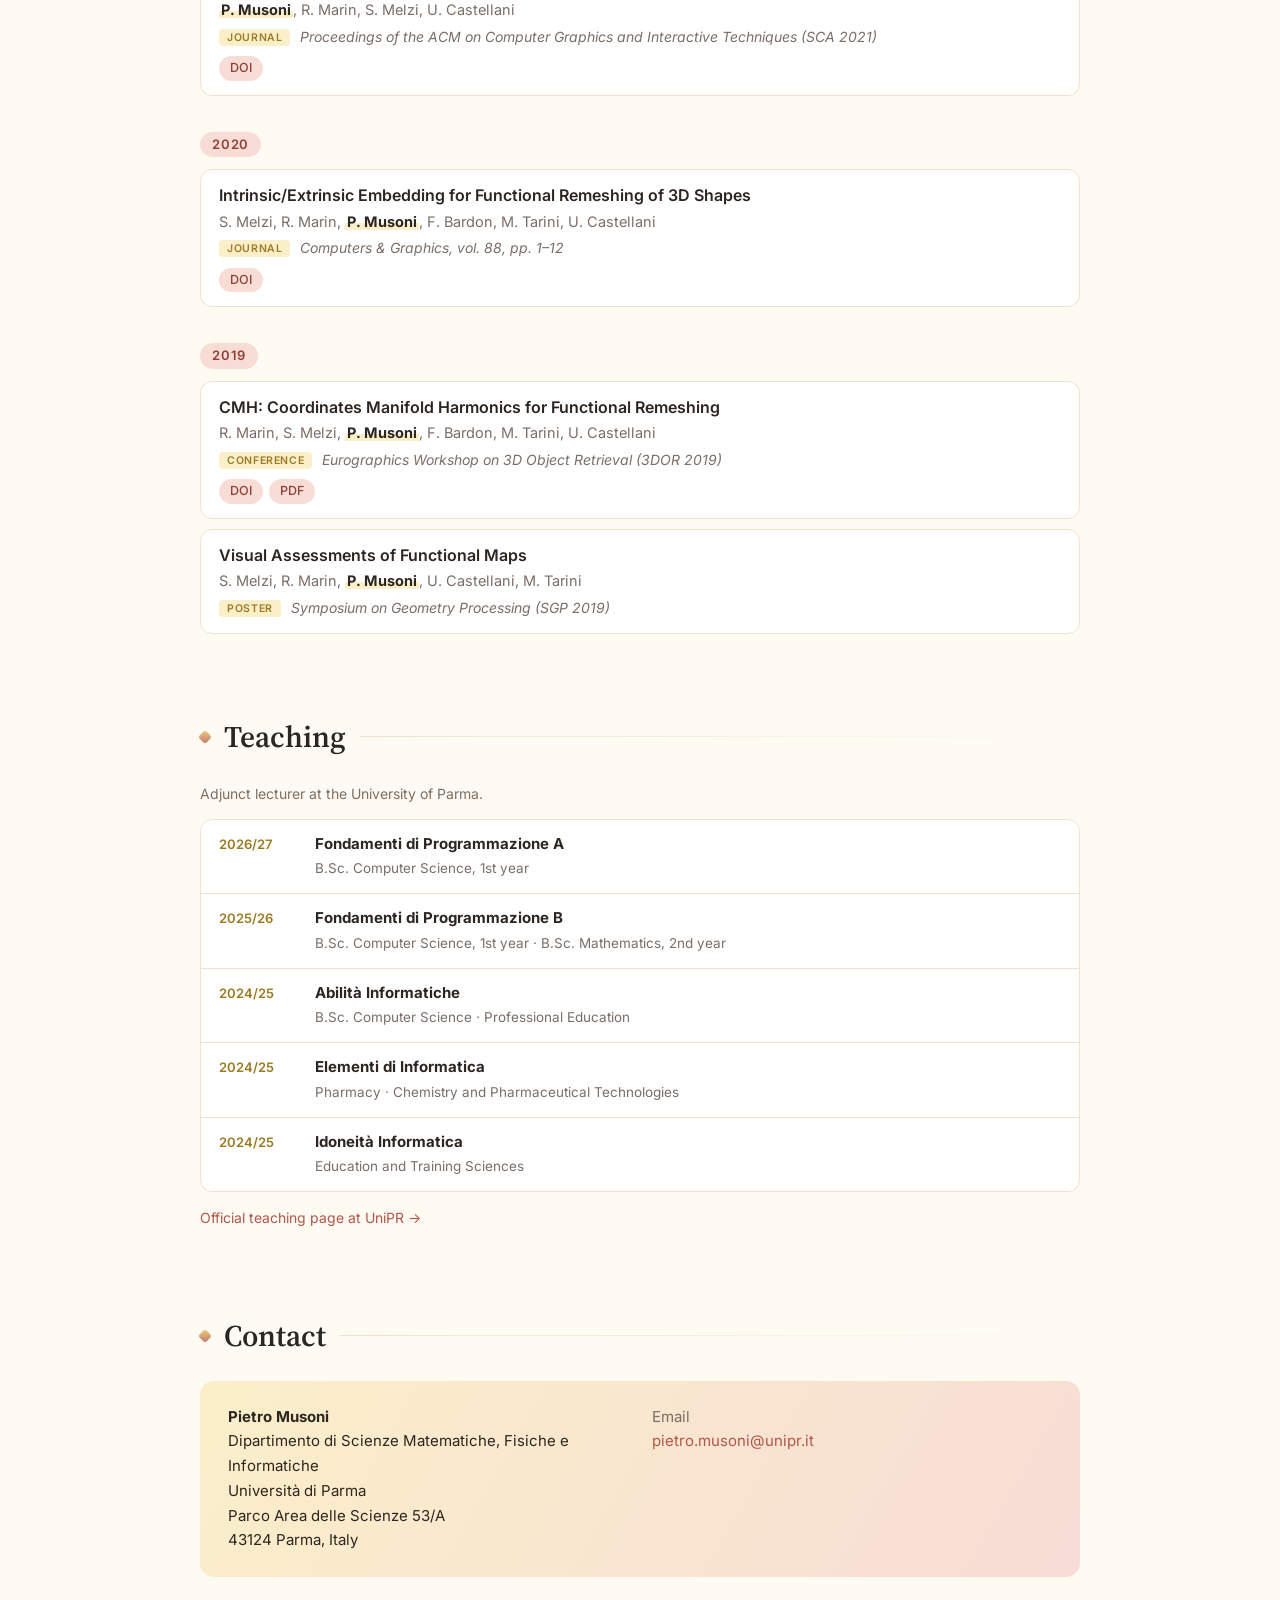
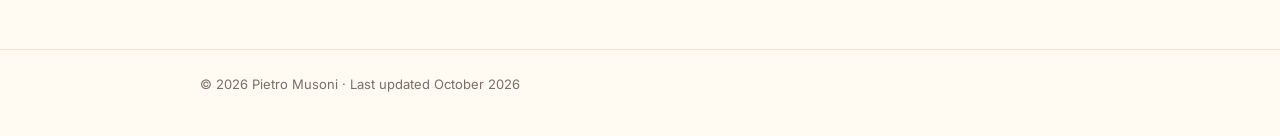
==== commit e117f1a8: "Add downloadable CV and fix SGP 2019 venue CV published without home address, phone, birth details a" ====
--- a/index.html
+++ b/index.html
@@ -13,7 +13,7 @@
   <link rel="preconnect" href="https://fonts.googleapis.com">
   <link rel="preconnect" href="https://fonts.gstatic.com" crossorigin>
   <link href="https://fonts.googleapis.com/css2?family=Inter:wght@400;500;600&family=Source+Serif+4:opsz,wght@8..60,500;8..60,600&display=swap" rel="stylesheet">
-  <link rel="stylesheet" href="assets/style.css">
+  <link rel="stylesheet" href="assets/style.css?v=3">
 </head>
 <body>
 
@@ -56,6 +56,8 @@
           <svg viewBox="0 0 24 24" aria-hidden="true"><path d="M12 24a7 7 0 1 1 0-14 7 7 0 0 1 0 14zm0-24L0 9.5l4.84 3.94A8 8 0 0 1 12 9a8 8 0 0 1 7.16 4.44L24 9.5z"/></svg>Scholar</a></li>
         <li><a href="https://www.scopus.com/authid/detail.uri?authorId=57215492621">
           <svg viewBox="0 0 24 24" aria-hidden="true"><path d="M12 2a10 10 0 1 0 0 20 10 10 0 0 0 0-20zm3.9 13.3c-.8.9-2.1 1.6-3.8 1.6-2.7 0-4.6-1.9-4.6-4.9S9.4 7.1 12.1 7.1c1.6 0 2.9.6 3.7 1.6l-1.4 1.3c-.6-.7-1.3-1-2.2-1-1.6 0-2.6 1.2-2.6 3s1 3 2.6 3c.9 0 1.7-.4 2.3-1.1l1.4 1.4z"/></svg>Scopus</a></li>
+        <li><a class="cv" href="assets/Musoni_CV.pdf" download="Musoni_CV.pdf">
+          <svg viewBox="0 0 24 24" aria-hidden="true"><path d="M11 3h2v9.6l3.3-3.3 1.4 1.4L12 16.4l-5.7-5.7 1.4-1.4 3.3 3.3V3zM4 18h16v2H4z"/></svg>CV</a></li>
       </ul>
     </div>
   </div>
@@ -234,8 +236,7 @@
     <article class="pub">
       <div class="pub-title">Visual Assessments of Functional Maps</div>
       <div class="pub-authors">S. Melzi, R. Marin, <b>P. Musoni</b>, U. Castellani, M. Tarini</div>
-      <!-- TODO: verificare la venue -->
-      <div class="pub-venue"><span class="tag">Conference</span> Smart Tools and Applications in Graphics (STAG 2019), Eurographics</div>
+      <div class="pub-venue"><span class="tag">Poster</span> Symposium on Geometry Processing (SGP 2019)</div>
     </article>
   </section>
 
--- a/assets/style.css
+++ b/assets/style.css
@@ -130,6 +130,8 @@
   transition: transform .15s, border-color .15s, color .15s;
 }
 .links a:hover { transform: translateY(-1px); border-color: var(--accent); color: var(--accent-strong); text-decoration: none; }
+.links a.cv { background: var(--accent); border-color: var(--accent); color: var(--bg); }
+.links a.cv:hover { background: var(--accent-strong); border-color: var(--accent-strong); color: var(--bg); }
 .links svg { width: 15px; height: 15px; fill: currentColor; flex: none; }
 
 /* ---------- sections ---------- */
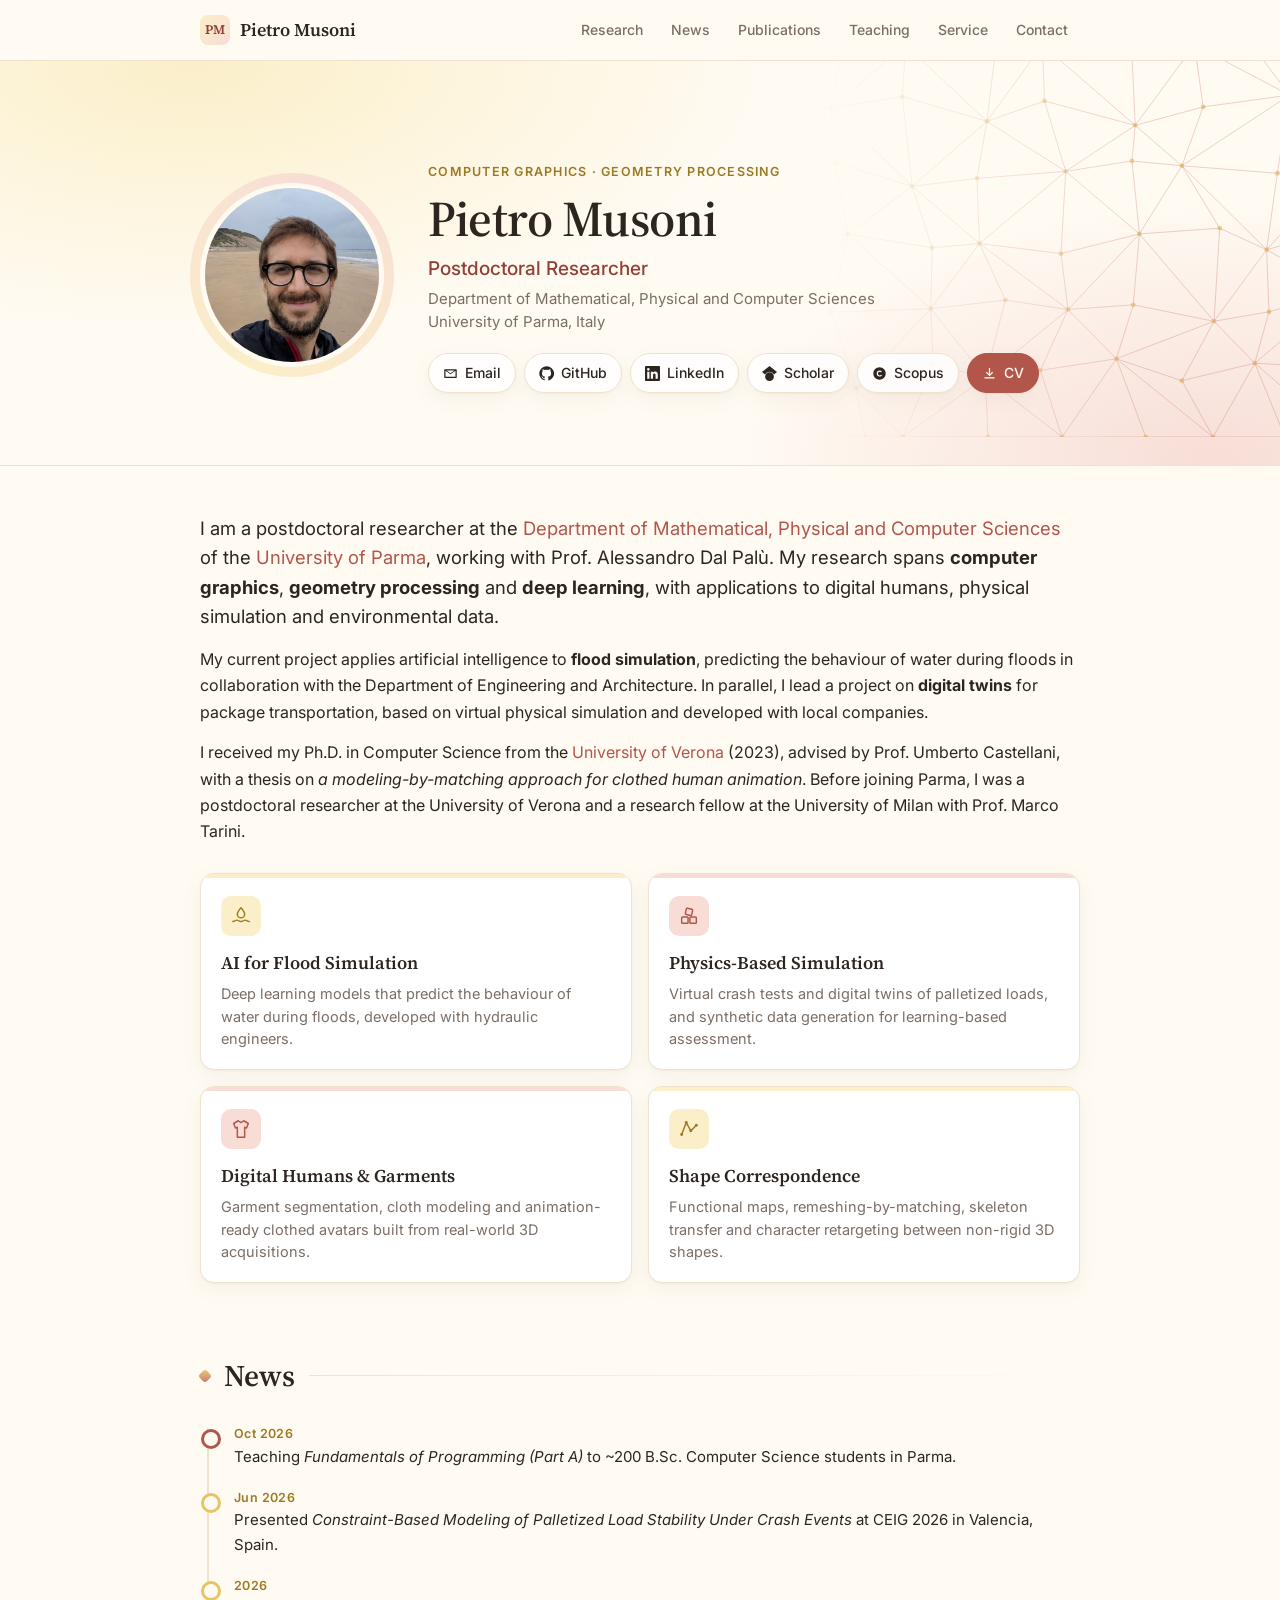
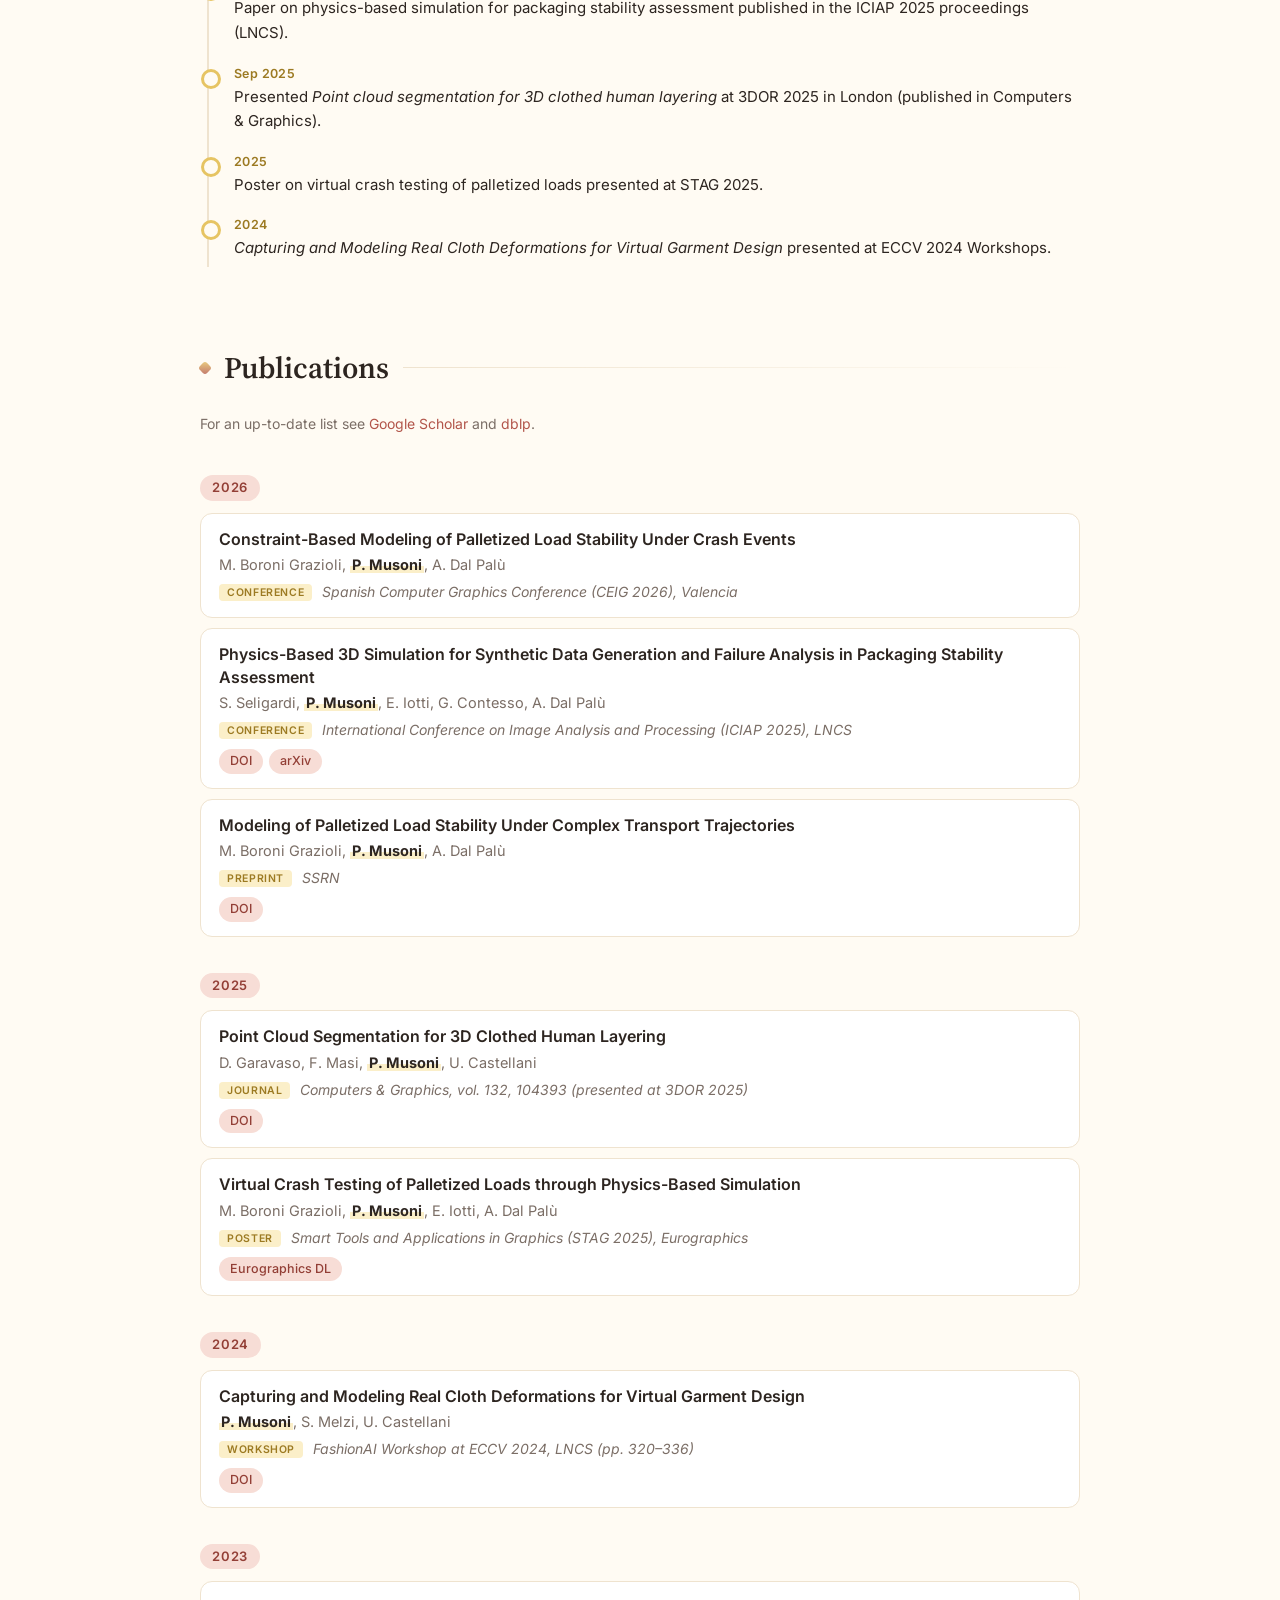
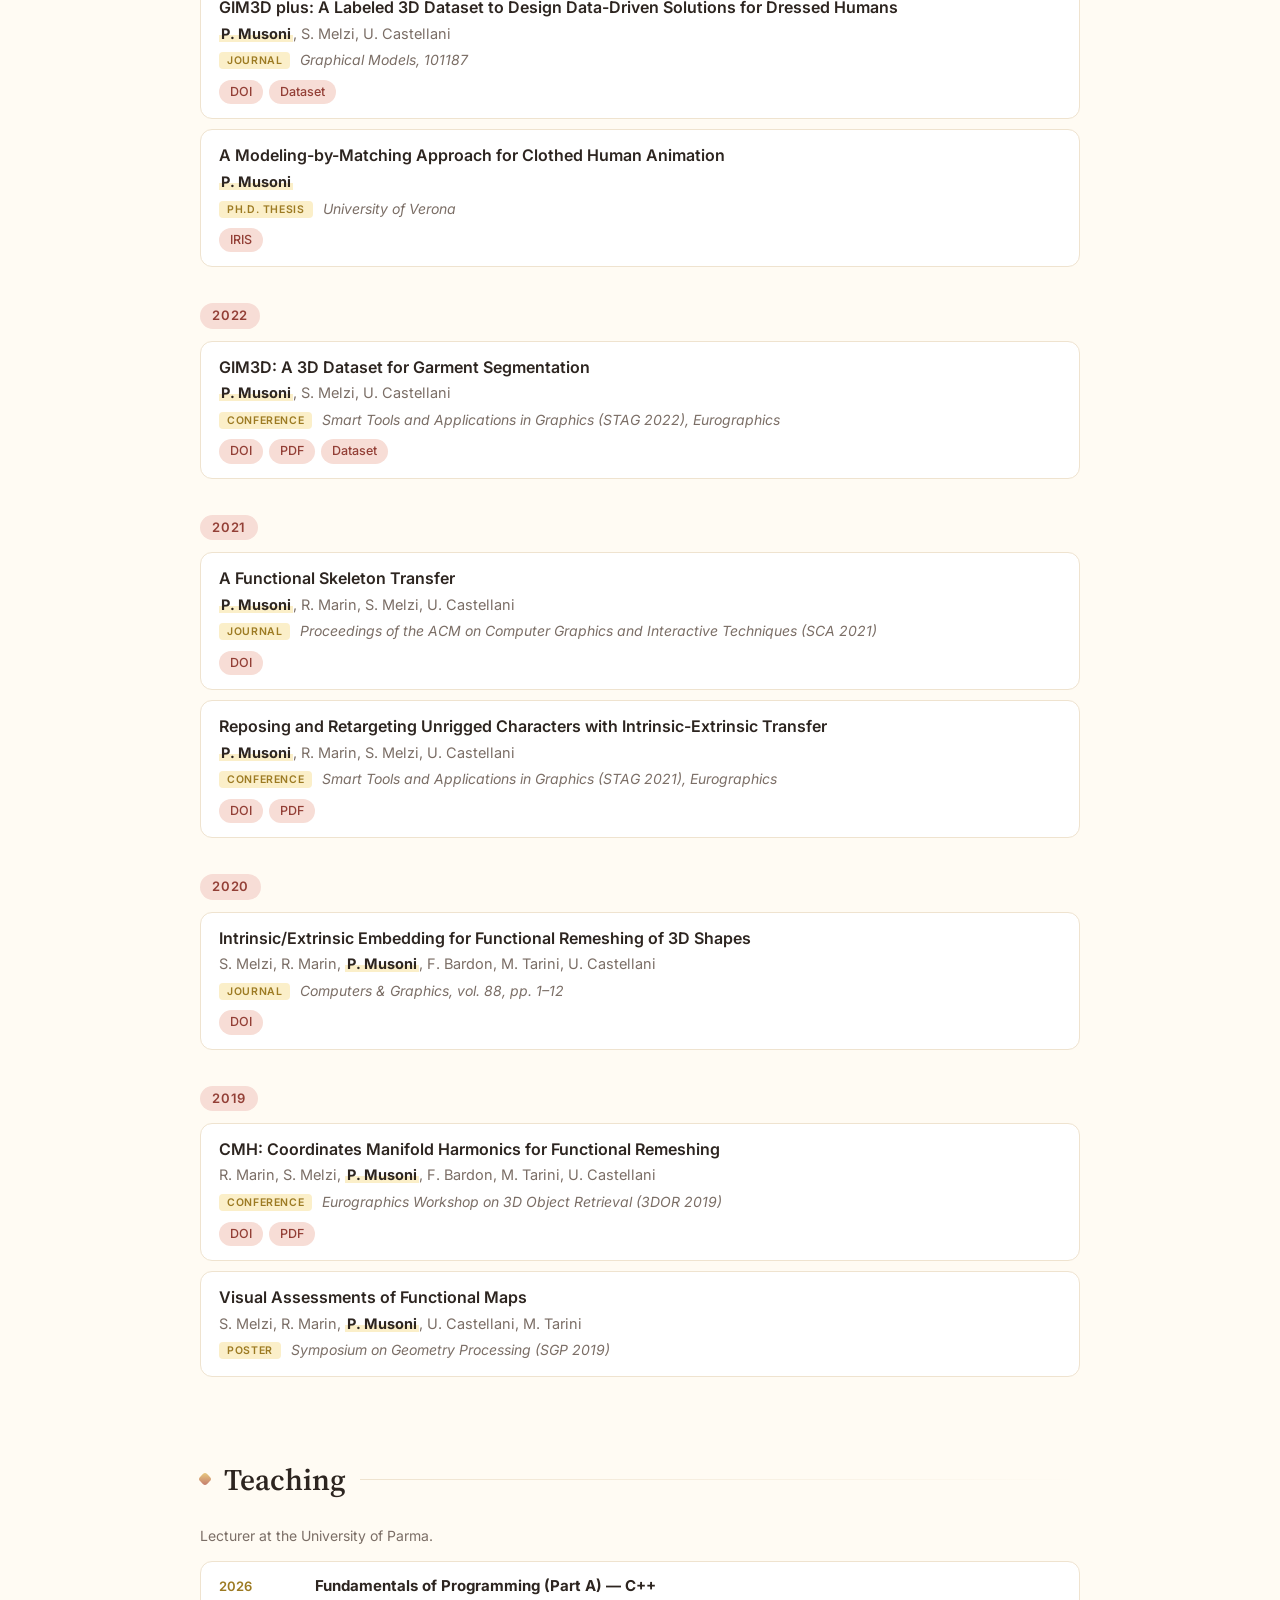
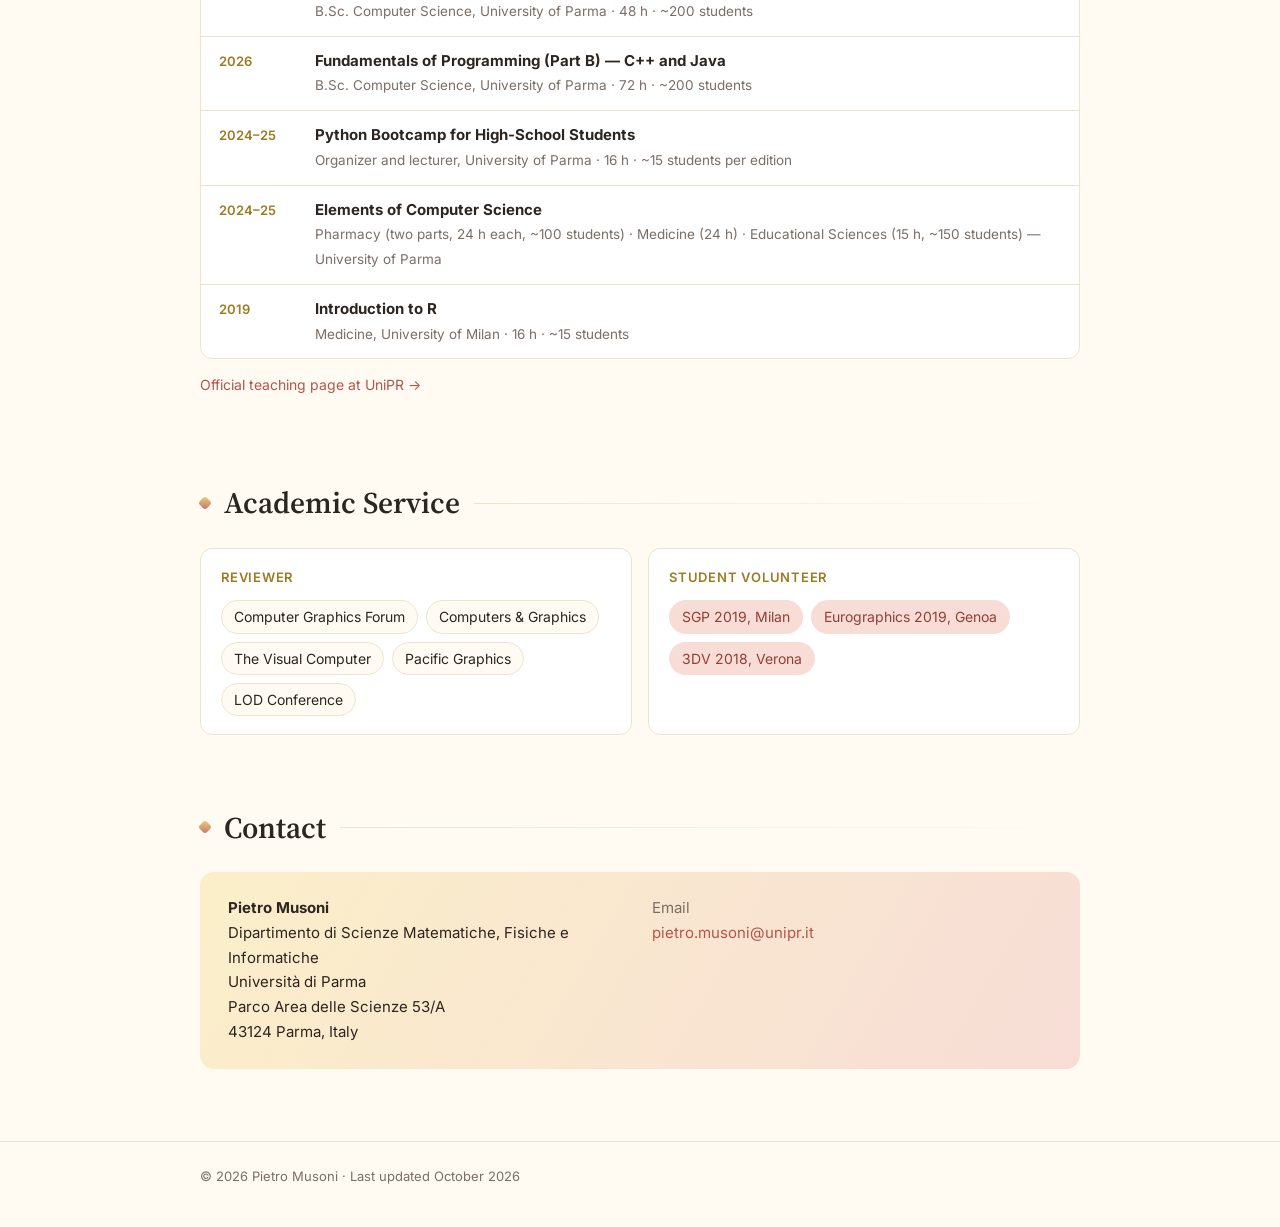
==== commit 972620c2: "Update content from CV Current research projects, earlier appointments, CEIG 2026 and STAG 2021 pape" ====
--- a/index.html
+++ b/index.html
@@ -13,7 +13,7 @@
   <link rel="preconnect" href="https://fonts.googleapis.com">
   <link rel="preconnect" href="https://fonts.gstatic.com" crossorigin>
   <link href="https://fonts.googleapis.com/css2?family=Inter:wght@400;500;600&family=Source+Serif+4:opsz,wght@8..60,500;8..60,600&display=swap" rel="stylesheet">
-  <link rel="stylesheet" href="assets/style.css?v=3">
+  <link rel="stylesheet" href="assets/style.css?v=4">
 </head>
 <body>
 
@@ -25,6 +25,7 @@
       <a href="#news">News</a>
       <a href="#publications">Publications</a>
       <a href="#teaching">Teaching</a>
+      <a href="#service">Service</a>
       <a href="#contact">Contact</a>
     </nav>
   </div>
@@ -70,18 +71,40 @@
     <p class="lead">
       I am a postdoctoral researcher at the
       <a href="https://smfi.unipr.it/">Department of Mathematical, Physical and Computer Sciences</a>
-      of the <a href="https://www.unipr.it/">University of Parma</a>.
-      My research lies at the intersection of <strong>computer graphics</strong>,
-      <strong>geometry processing</strong> and <strong>geometric deep learning</strong>.
+      of the <a href="https://www.unipr.it/">University of Parma</a>, working with Prof. Alessandro Dal Palù.
+      My research spans <strong>computer graphics</strong>, <strong>geometry processing</strong>
+      and <strong>deep learning</strong>, with applications to digital humans, physical simulation
+      and environmental data.
+    </p>
+    <p>
+      My current project applies artificial intelligence to <strong>flood simulation</strong>,
+      predicting the behaviour of water during floods in collaboration with the Department of
+      Engineering and Architecture. In parallel, I lead a project on <strong>digital twins</strong>
+      for package transportation, based on virtual physical simulation and developed with local companies.
     </p>
     <p>
       I received my Ph.D. in Computer Science from the
-      <a href="https://www.di.univr.it/">University of Verona</a>, advised by
-      Prof. Umberto Castellani,
-      with a thesis on <em>a modeling-by-matching approach for clothed human animation</em>.
+      <a href="https://www.di.univr.it/">University of Verona</a> (2023), advised by
+      Prof. Umberto Castellani, with a thesis on <em>a modeling-by-matching approach for clothed
+      human animation</em>. Before joining Parma, I was a postdoctoral researcher at the University
+      of Verona and a research fellow at the University of Milan with Prof. Marco Tarini.
     </p>
 
     <div class="cards">
+      <article class="card">
+        <div class="card-icon">
+          <svg viewBox="0 0 24 24" aria-hidden="true"><path d="M12 3s-4 4.5-4 7a4 4 0 0 0 8 0c0-2.5-4-7-4-7z"/><path d="M3 18c2 0 2.5-1.5 4.5-1.5S9.5 18 12 18s2.5-1.5 4.5-1.5S19 18 21 18"/></svg>
+        </div>
+        <h3>AI for Flood Simulation</h3>
+        <p>Deep learning models that predict the behaviour of water during floods, developed with hydraulic engineers.</p>
+      </article>
+      <article class="card">
+        <div class="card-icon">
+          <svg viewBox="0 0 24 24" aria-hidden="true"><rect x="4" y="13" width="7" height="7" rx="1"/><rect x="13" y="13" width="7" height="7" rx="1"/><rect x="8.5" y="4" width="7" height="7" rx="1" transform="rotate(12 12 7.5)"/></svg>
+        </div>
+        <h3>Physics-Based Simulation</h3>
+        <p>Virtual crash tests and digital twins of palletized loads, and synthetic data generation for learning-based assessment.</p>
+      </article>
       <article class="card">
         <div class="card-icon">
           <svg viewBox="0 0 24 24" aria-hidden="true"><path d="M9 3l3 2 3-2 5 3-2 5-2-1v11H8V10l-2 1-2-5z"/></svg>
@@ -94,14 +117,7 @@
           <svg viewBox="0 0 24 24" aria-hidden="true"><path d="M4 18L9 5l5 9 6-6" /><circle cx="4" cy="18" r="1.6"/><circle cx="9" cy="5" r="1.6"/><circle cx="14" cy="14" r="1.6"/><circle cx="20" cy="8" r="1.6"/></svg>
         </div>
         <h3>Shape Correspondence</h3>
-        <p>Functional maps, remeshing-by-matching and skeleton transfer between non-rigid 3D shapes.</p>
-      </article>
-      <article class="card">
-        <div class="card-icon">
-          <svg viewBox="0 0 24 24" aria-hidden="true"><rect x="4" y="13" width="7" height="7" rx="1"/><rect x="13" y="13" width="7" height="7" rx="1"/><rect x="8.5" y="4" width="7" height="7" rx="1" transform="rotate(12 12 7.5)"/></svg>
-        </div>
-        <h3>Physics-Based Simulation</h3>
-        <p>Simulation for synthetic data generation and virtual testing, from cloth to palletized loads.</p>
+        <p>Functional maps, remeshing-by-matching, skeleton transfer and character retargeting between non-rigid 3D shapes.</p>
       </article>
     </div>
   </section>
@@ -110,9 +126,10 @@
   <section id="news">
     <h2>News</h2>
     <ul class="timeline">
-      <li><time>Oct 2026</time> <span>Teaching <em>Fondamenti di Programmazione A</em> (B.Sc. Computer Science) for A.Y. 2026/27.</span></li>
+      <li><time>Oct 2026</time> <span>Teaching <em>Fundamentals of Programming (Part A)</em> to ~200 B.Sc. Computer Science students in Parma.</span></li>
+      <li><time>Jun 2026</time> <span>Presented <em>Constraint-Based Modeling of Palletized Load Stability Under Crash Events</em> at CEIG 2026 in Valencia, Spain.</span></li>
       <li><time>2026</time> <span>Paper on physics-based simulation for packaging stability assessment published in the ICIAP 2025 proceedings (LNCS).</span></li>
-      <li><time>2025</time> <span><em>Point cloud segmentation for 3D clothed human layering</em> published in Computers &amp; Graphics.</span></li>
+      <li><time>Sep 2025</time> <span>Presented <em>Point cloud segmentation for 3D clothed human layering</em> at 3DOR 2025 in London (published in Computers &amp; Graphics).</span></li>
       <li><time>2025</time> <span>Poster on virtual crash testing of palletized loads presented at STAG 2025.</span></li>
       <li><time>2024</time> <span><em>Capturing and Modeling Real Cloth Deformations for Virtual Garment Design</em> presented at ECCV 2024 Workshops.</span></li>
     </ul>
@@ -127,6 +144,11 @@
 
     <h3 class="year">2026</h3>
     <article class="pub">
+      <div class="pub-title">Constraint-Based Modeling of Palletized Load Stability Under Crash Events</div>
+      <div class="pub-authors">M. Boroni Grazioli, <b>P. Musoni</b>, A. Dal Palù</div>
+      <div class="pub-venue"><span class="tag">Conference</span> Spanish Computer Graphics Conference (CEIG 2026), Valencia</div>
+    </article>
+    <article class="pub">
       <div class="pub-title">Physics-Based 3D Simulation for Synthetic Data Generation and Failure Analysis in Packaging Stability Assessment</div>
       <div class="pub-authors">S. Seligardi, <b>P. Musoni</b>, E. Iotti, G. Contesso, A. Dal Palù</div>
       <div class="pub-venue"><span class="tag">Conference</span> International Conference on Image Analysis and Processing (ICIAP 2025), LNCS</div>
@@ -148,7 +170,7 @@
     <article class="pub">
       <div class="pub-title">Point Cloud Segmentation for 3D Clothed Human Layering</div>
       <div class="pub-authors">D. Garavaso, F. Masi, <b>P. Musoni</b>, U. Castellani</div>
-      <div class="pub-venue"><span class="tag">Journal</span> Computers &amp; Graphics, vol. 132, 104393</div>
+      <div class="pub-venue"><span class="tag">Journal</span> Computers &amp; Graphics, vol. 132, 104393 (presented at 3DOR 2025)</div>
       <div class="pub-links">
         <a href="https://doi.org/10.1016/j.cag.2025.104393">DOI</a>
       </div>
@@ -166,7 +188,7 @@
     <article class="pub">
       <div class="pub-title">Capturing and Modeling Real Cloth Deformations for Virtual Garment Design</div>
       <div class="pub-authors"><b>P. Musoni</b>, S. Melzi, U. Castellani</div>
-      <div class="pub-venue"><span class="tag">Workshop</span> ECCV 2024 Workshops, LNCS (pp. 320–336)</div>
+      <div class="pub-venue"><span class="tag">Workshop</span> FashionAI Workshop at ECCV 2024, LNCS (pp. 320–336)</div>
       <div class="pub-links">
         <a href="https://doi.org/10.1007/978-3-031-91569-7_20">DOI</a>
       </div>
@@ -212,6 +234,15 @@
         <a href="https://doi.org/10.1145/3480140">DOI</a>
       </div>
     </article>
+    <article class="pub">
+      <div class="pub-title">Reposing and Retargeting Unrigged Characters with Intrinsic-Extrinsic Transfer</div>
+      <div class="pub-authors"><b>P. Musoni</b>, R. Marin, S. Melzi, U. Castellani</div>
+      <div class="pub-venue"><span class="tag">Conference</span> Smart Tools and Applications in Graphics (STAG 2021), Eurographics</div>
+      <div class="pub-links">
+        <a href="https://doi.org/10.2312/stag.20211471">DOI</a>
+        <a href="https://diglib.eg.org:443/bitstream/handle/10.2312/stag20211471/021-030.pdf">PDF</a>
+      </div>
+    </article>
 
     <h3 class="year">2020</h3>
     <article class="pub">
@@ -243,17 +274,42 @@
   <!-- ============ TEACHING ============ -->
   <section id="teaching">
     <h2>Teaching</h2>
-    <p class="muted small">Adjunct lecturer at the University of Parma.</p>
+    <p class="muted small">Lecturer at the University of Parma.</p>
     <table class="teaching">
       <tbody>
-        <tr><td class="when">2026/27</td><td><b>Fondamenti di Programmazione A</b><br><span class="muted">B.Sc. Computer Science, 1st year</span></td></tr>
-        <tr><td class="when">2025/26</td><td><b>Fondamenti di Programmazione B</b><br><span class="muted">B.Sc. Computer Science, 1st year · B.Sc. Mathematics, 2nd year</span></td></tr>
-        <tr><td class="when">2024/25</td><td><b>Abilità Informatiche</b><br><span class="muted">B.Sc. Computer Science · Professional Education</span></td></tr>
-        <tr><td class="when">2024/25</td><td><b>Elementi di Informatica</b><br><span class="muted">Pharmacy · Chemistry and Pharmaceutical Technologies</span></td></tr>
-        <tr><td class="when">2024/25</td><td><b>Idoneità Informatica</b><br><span class="muted">Education and Training Sciences</span></td></tr>
+        <tr><td class="when">2026</td><td><b>Fundamentals of Programming (Part A) — C++</b><br><span class="muted">B.Sc. Computer Science, University of Parma · 48 h · ~200 students</span></td></tr>
+        <tr><td class="when">2026</td><td><b>Fundamentals of Programming (Part B) — C++ and Java</b><br><span class="muted">B.Sc. Computer Science, University of Parma · 72 h · ~200 students</span></td></tr>
+        <tr><td class="when">2024–25</td><td><b>Python Bootcamp for High-School Students</b><br><span class="muted">Organizer and lecturer, University of Parma · 16 h · ~15 students per edition</span></td></tr>
+        <tr><td class="when">2024–25</td><td><b>Elements of Computer Science</b><br><span class="muted">Pharmacy (two parts, 24 h each, ~100 students) · Medicine (24 h) · Educational Sciences (15 h, ~150 students) — University of Parma</span></td></tr>
+        <tr><td class="when">2019</td><td><b>Introduction to R</b><br><span class="muted">Medicine, University of Milan · 16 h · ~15 students</span></td></tr>
       </tbody>
     </table>
     <p class="small"><a href="https://personale.unipr.it/it/ugovdocenti/person/254438">Official teaching page at UniPR →</a></p>
+  </section>
+
+  <!-- ============ SERVICE ============ -->
+  <section id="service">
+    <h2>Academic Service</h2>
+    <div class="service">
+      <div class="service-block">
+        <h3>Reviewer</h3>
+        <ul class="chips">
+          <li>Computer Graphics Forum</li>
+          <li>Computers &amp; Graphics</li>
+          <li>The Visual Computer</li>
+          <li>Pacific Graphics</li>
+          <li>LOD Conference</li>
+        </ul>
+      </div>
+      <div class="service-block">
+        <h3>Student volunteer</h3>
+        <ul class="chips">
+          <li>SGP 2019, Milan</li>
+          <li>Eurographics 2019, Genoa</li>
+          <li>3DV 2018, Verona</li>
+        </ul>
+      </div>
+    </div>
   </section>
 
   <!-- ============ CONTACT ============ -->
--- a/assets/style.css
+++ b/assets/style.css
@@ -154,7 +154,7 @@
 .about .lead { font-size: 18.5px; line-height: 1.6; }
 .about p { margin: 0 0 14px; }
 
-.cards { display: grid; grid-template-columns: repeat(3, 1fr); gap: 16px; margin-top: 28px; }
+.cards { display: grid; grid-template-columns: repeat(2, 1fr); gap: 16px; margin-top: 28px; }
 .card {
   background: var(--surface); border: 1px solid var(--line); border-radius: 14px;
   padding: 22px 20px 18px; box-shadow: var(--shadow);
@@ -162,14 +162,13 @@
   transition: transform .2s, box-shadow .2s;
 }
 .card::before { content: ""; position: absolute; inset: 0 0 auto 0; height: 4px; background: var(--butter); }
-.card:nth-child(2)::before { background: var(--blush); }
-.card:nth-child(3)::before { background: linear-gradient(to right, var(--butter), var(--blush)); }
+.card:nth-child(2)::before, .card:nth-child(3)::before { background: var(--blush); }
 .card:hover { transform: translateY(-2px); }
 .card-icon {
   width: 40px; height: 40px; border-radius: 10px; display: grid; place-items: center;
   background: var(--butter); color: var(--butter-ink); margin-bottom: 12px;
 }
-.card:nth-child(2) .card-icon { background: var(--blush); color: var(--accent); }
+.card:nth-child(2) .card-icon, .card:nth-child(3) .card-icon { background: var(--blush); color: var(--accent); }
 .card-icon svg { width: 22px; height: 22px; fill: none; stroke: currentColor; stroke-width: 1.6; stroke-linejoin: round; stroke-linecap: round; }
 .card-icon svg circle { fill: currentColor; stroke: none; }
 .card h3 { font-family: var(--serif); font-size: 18px; font-weight: 600; margin: 0 0 6px; }
@@ -225,6 +224,22 @@
 .teaching td.when { width: 96px; color: var(--butter-ink); font-size: 13px; font-weight: 600; padding-top: 14px; }
 .teaching .muted { font-size: 13.5px; }
 
+/* ---------- service ---------- */
+.service { display: grid; grid-template-columns: 1fr 1fr; gap: 16px; }
+.service-block {
+  background: var(--surface); border: 1px solid var(--line); border-radius: 12px; padding: 18px 20px;
+}
+.service-block h3 {
+  margin: 0 0 12px; font-size: 13px; font-weight: 600; letter-spacing: .06em; text-transform: uppercase;
+  color: var(--butter-ink);
+}
+.chips { list-style: none; padding: 0; margin: 0; display: flex; flex-wrap: wrap; gap: 8px; }
+.chips li {
+  font-size: 14px; padding: 4px 12px; border-radius: 999px;
+  background: var(--bg); border: 1px solid var(--line);
+}
+.service-block:nth-child(2) .chips li { background: var(--blush); border-color: transparent; color: var(--accent-strong); }
+
 /* ---------- contact ---------- */
 .contact {
   display: grid; grid-template-columns: 1fr 1fr; gap: 24px; font-size: 15px;
@@ -248,6 +263,7 @@
   h1 { font-size: 38px; }
   h2 { font-size: 26px; }
   .contact { grid-template-columns: 1fr; gap: 14px; padding: 20px; }
+  .service { grid-template-columns: 1fr; }
 }
 
 @media print {
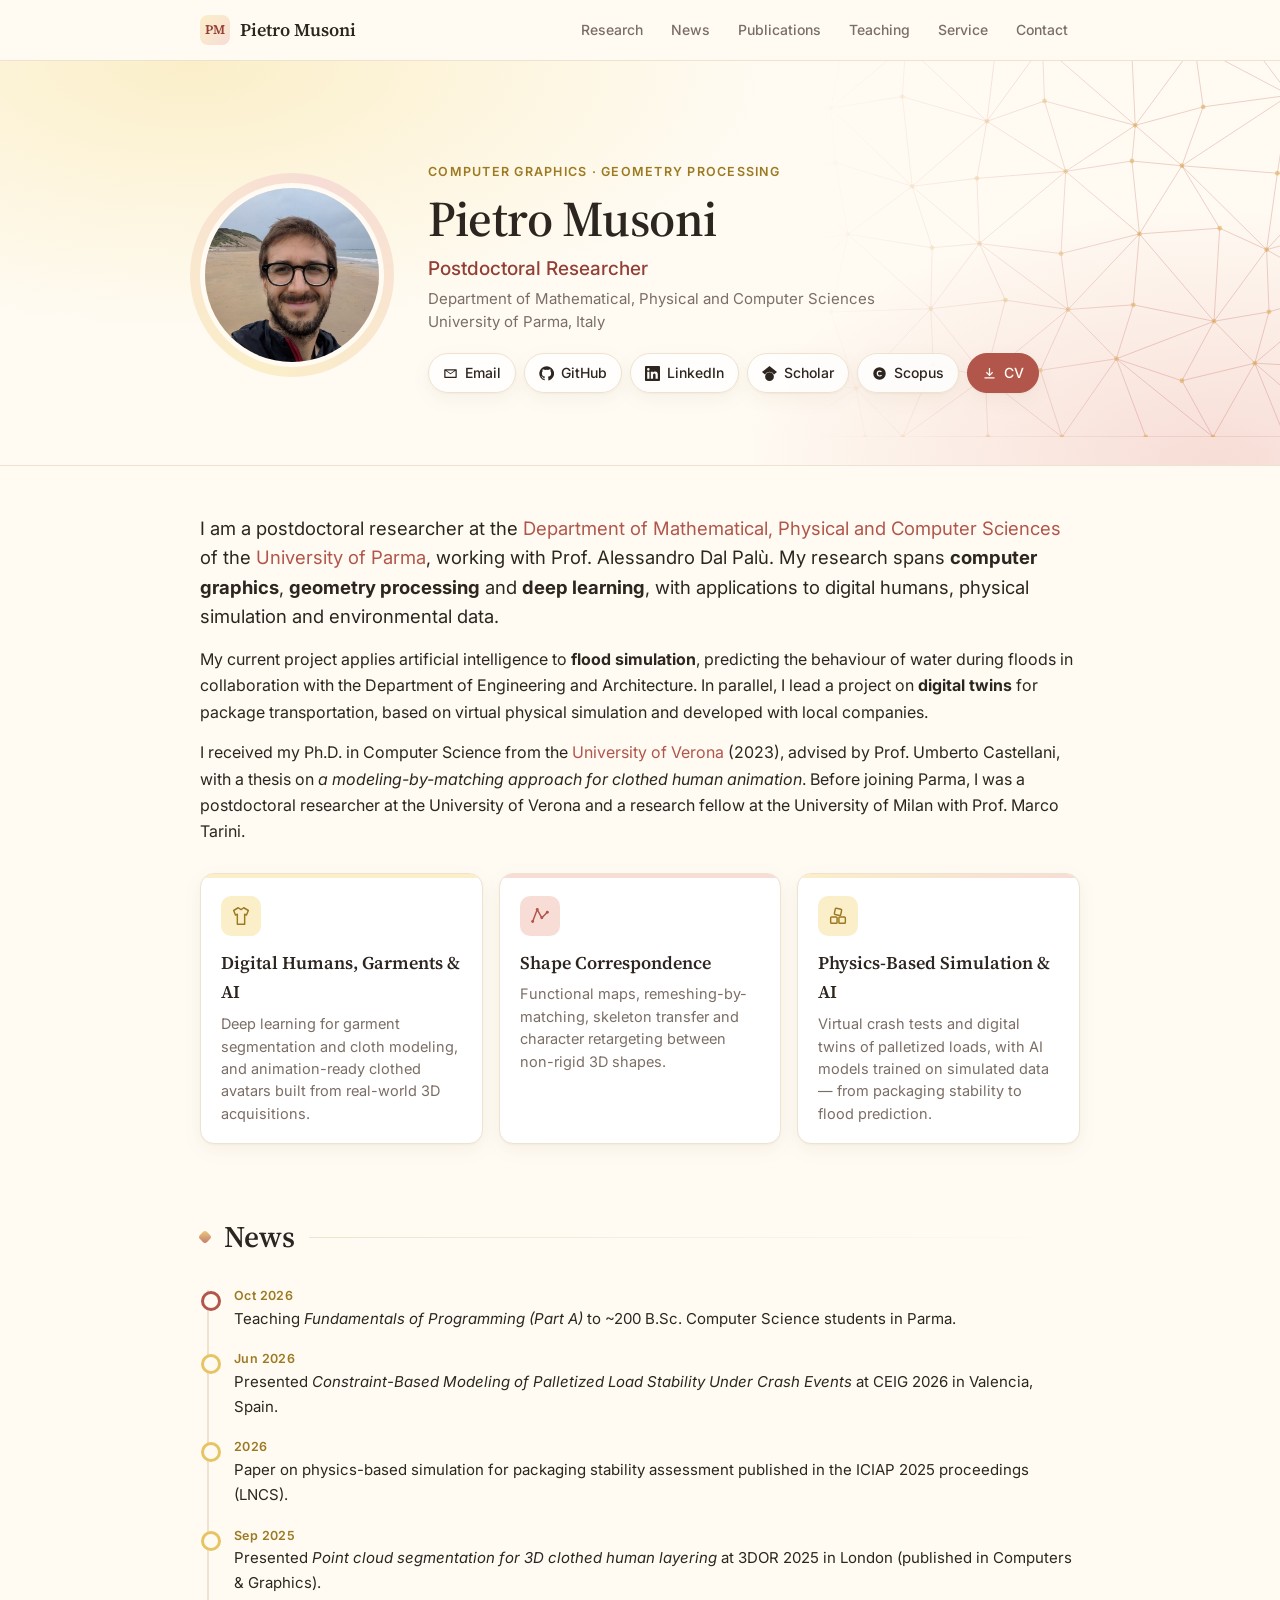
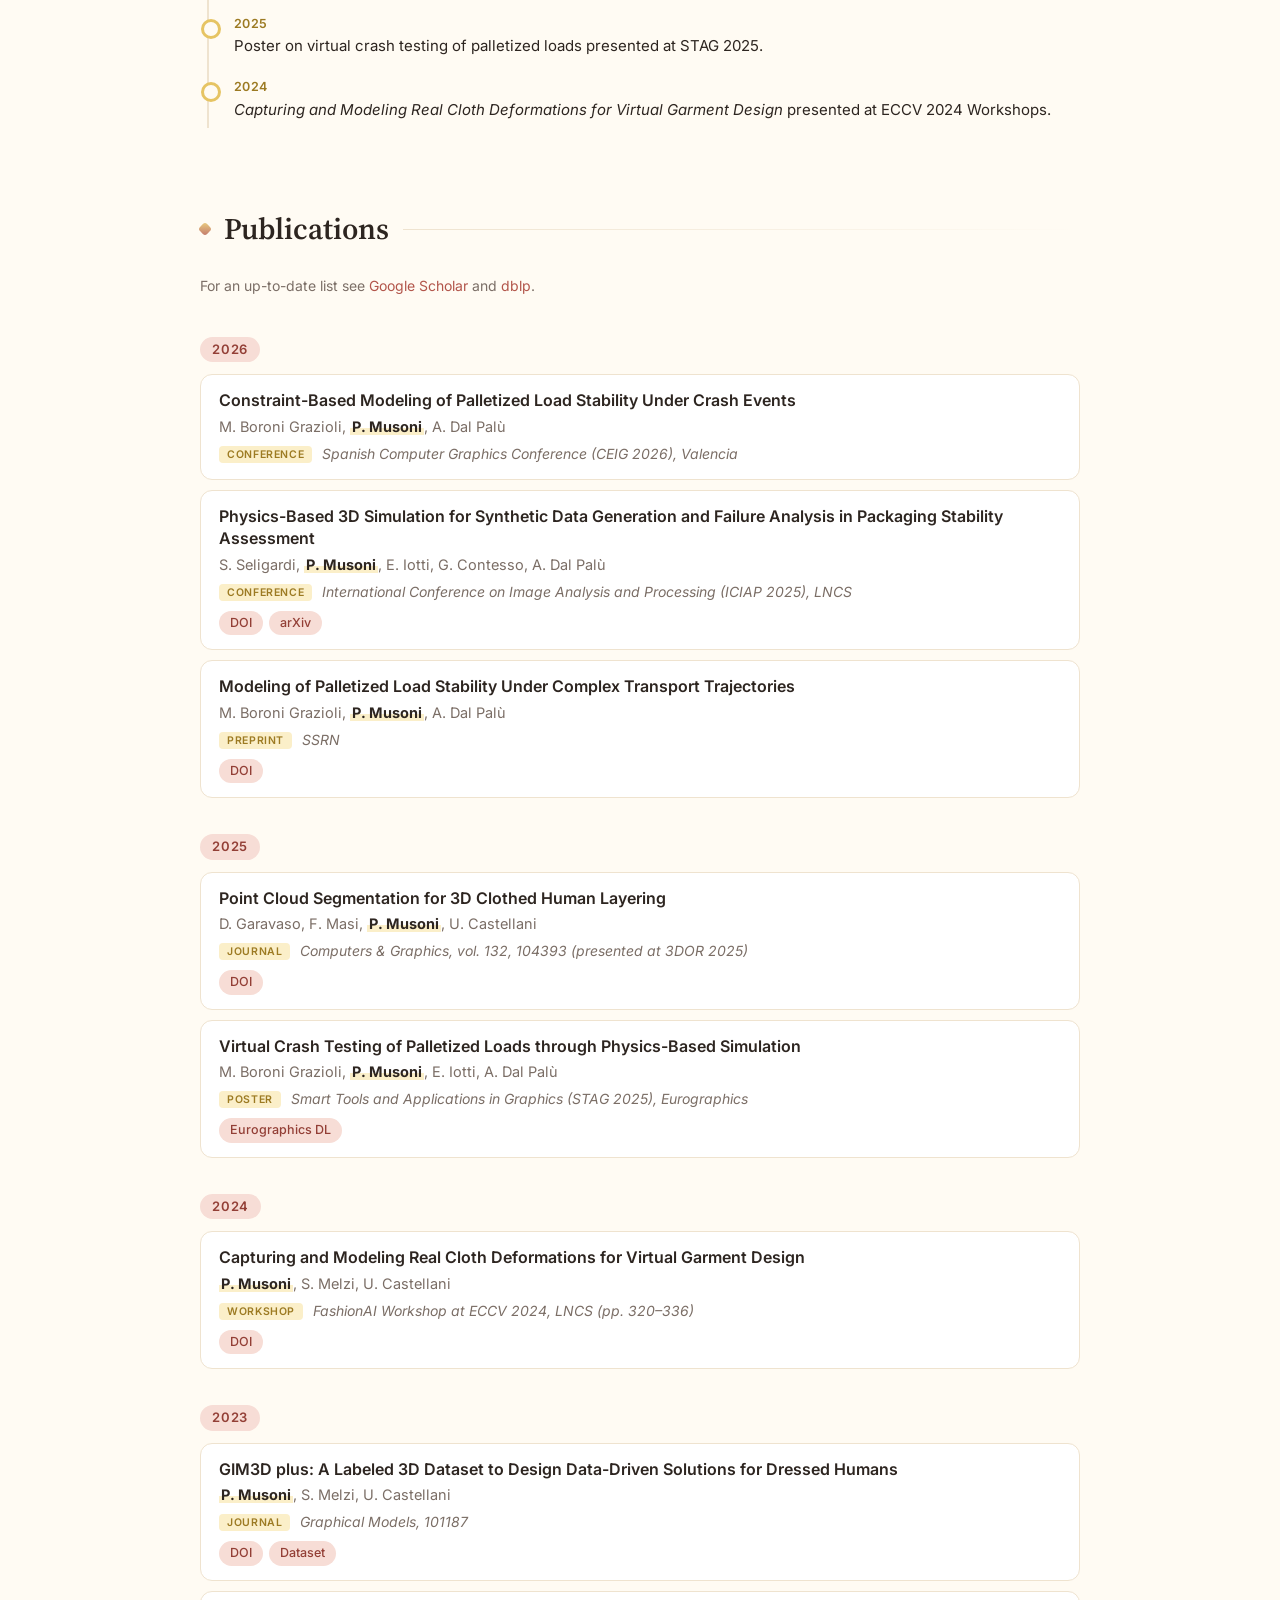
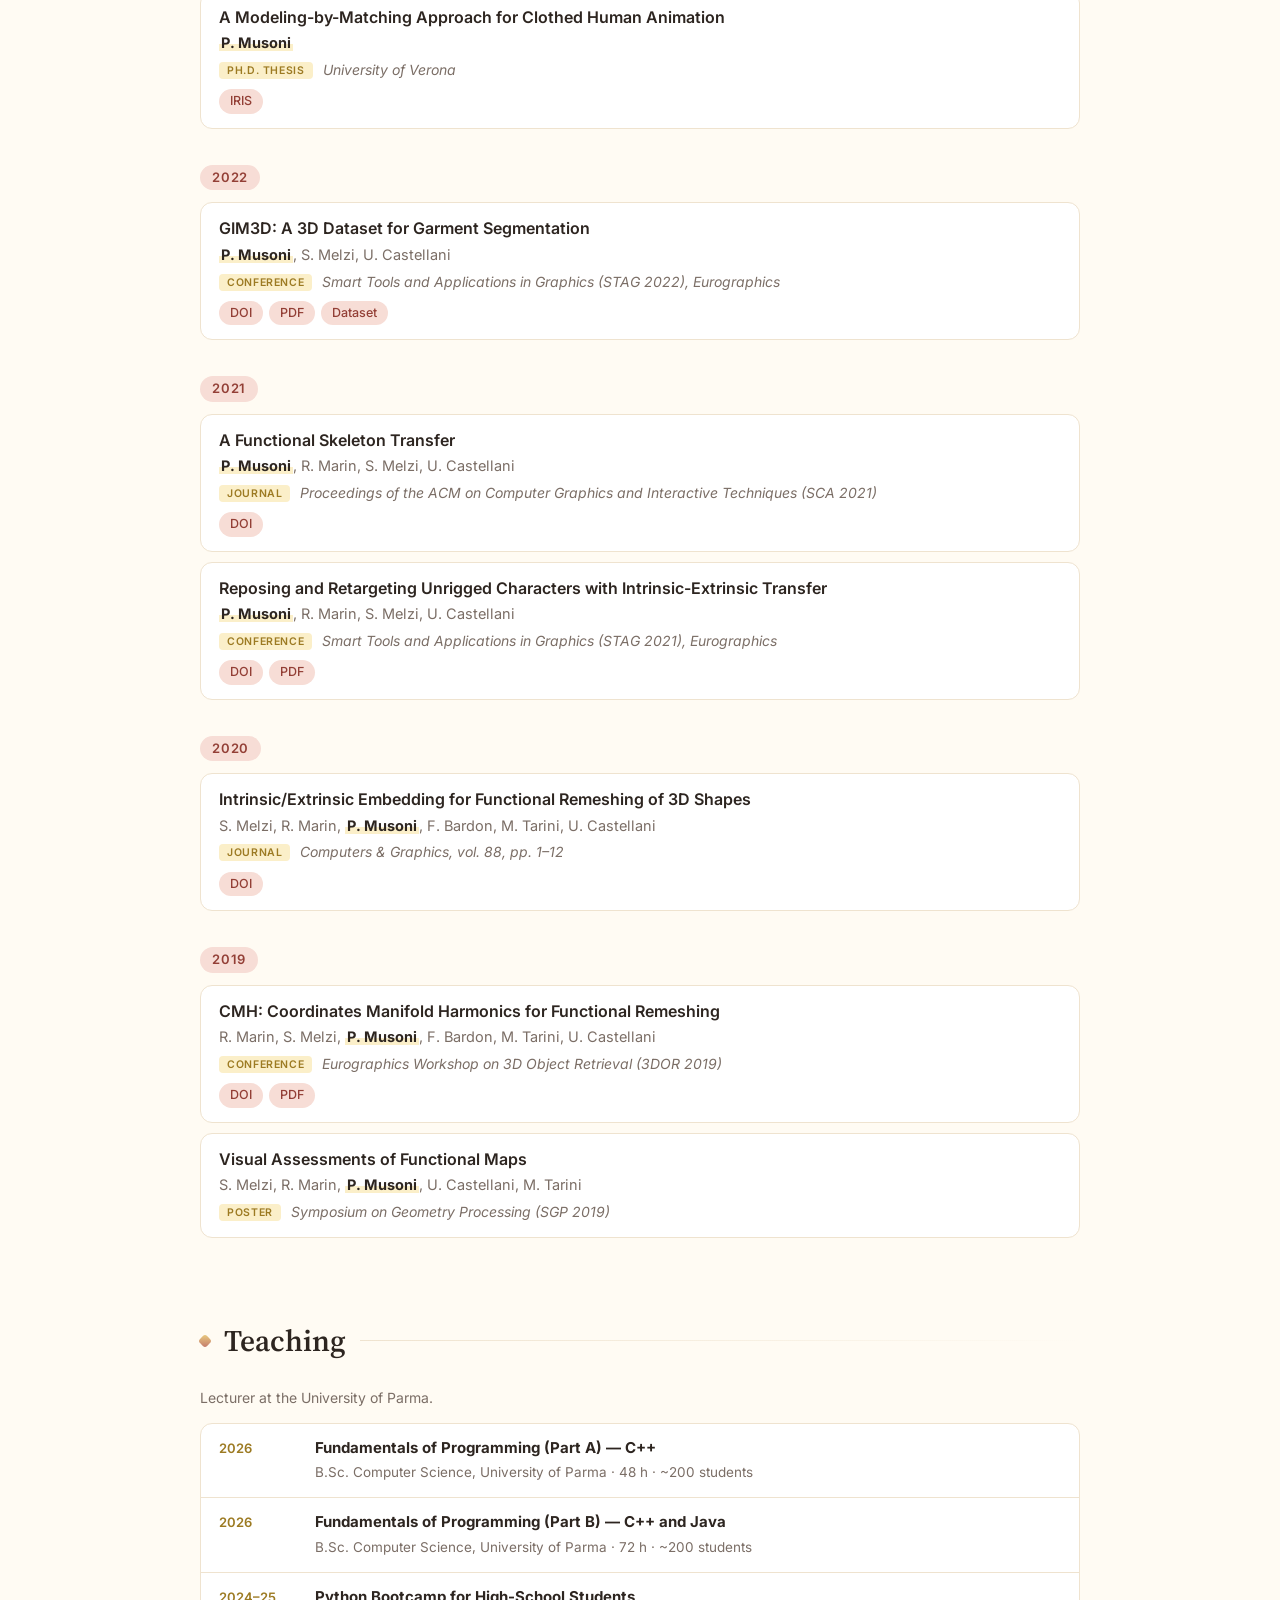
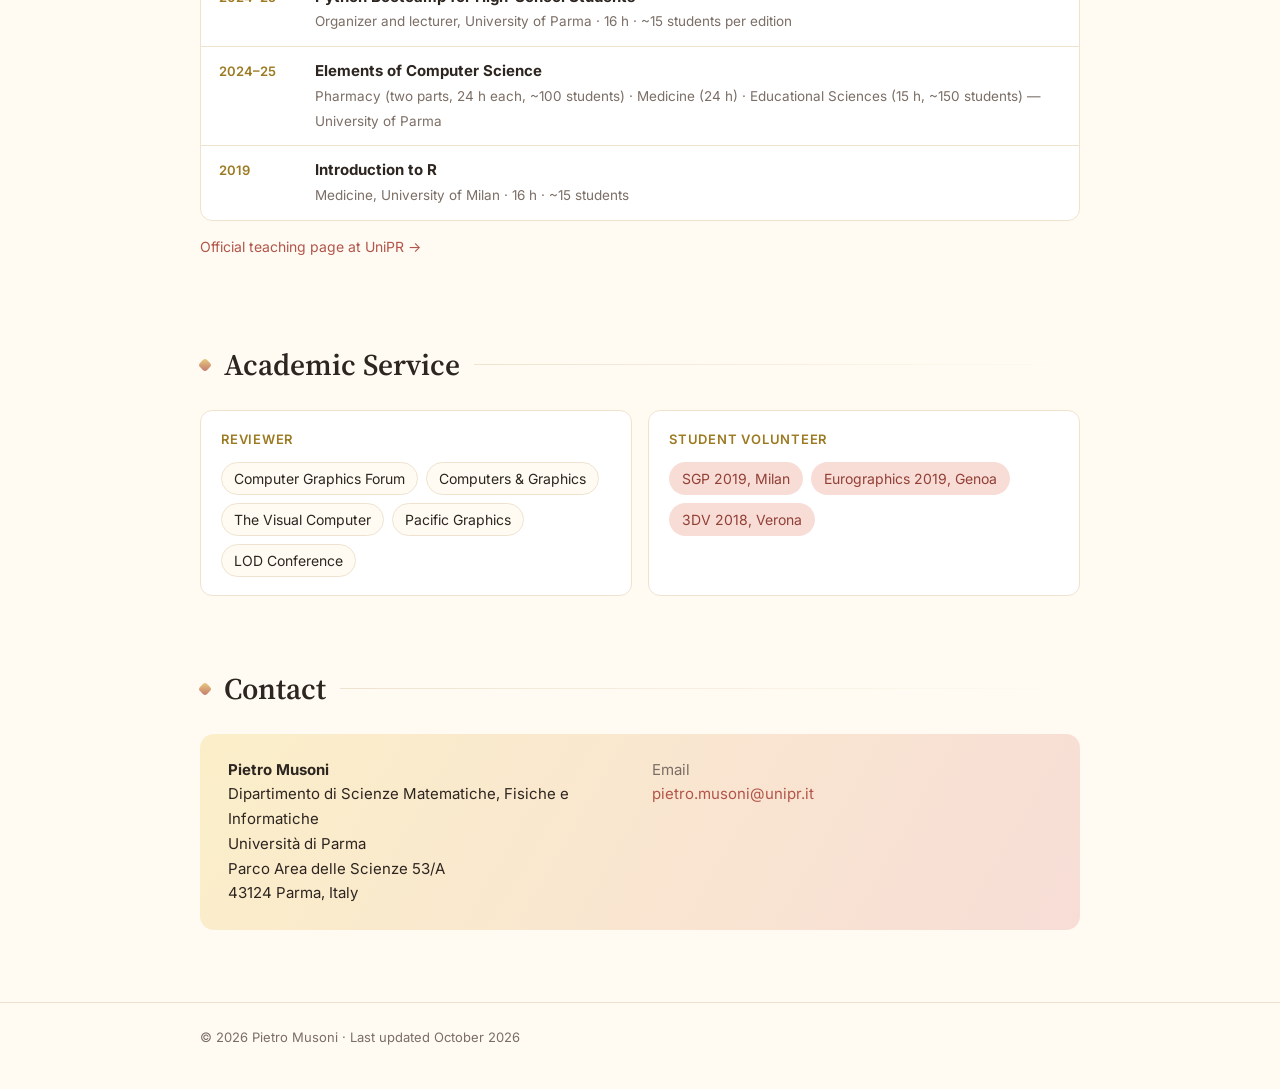
==== commit fb8a8014: "Back to three research cards, mention AI Co-Authored-By: Claude Opus 5.5 <noreply@anthropic.com>" ====
--- a/index.html
+++ b/index.html
@@ -13,7 +13,7 @@
   <link rel="preconnect" href="https://fonts.googleapis.com">
   <link rel="preconnect" href="https://fonts.gstatic.com" crossorigin>
   <link href="https://fonts.googleapis.com/css2?family=Inter:wght@400;500;600&family=Source+Serif+4:opsz,wght@8..60,500;8..60,600&display=swap" rel="stylesheet">
-  <link rel="stylesheet" href="assets/style.css?v=4">
+  <link rel="stylesheet" href="assets/style.css?v=5">
 </head>
 <body>
 
@@ -93,24 +93,10 @@
     <div class="cards">
       <article class="card">
         <div class="card-icon">
-          <svg viewBox="0 0 24 24" aria-hidden="true"><path d="M12 3s-4 4.5-4 7a4 4 0 0 0 8 0c0-2.5-4-7-4-7z"/><path d="M3 18c2 0 2.5-1.5 4.5-1.5S9.5 18 12 18s2.5-1.5 4.5-1.5S19 18 21 18"/></svg>
-        </div>
-        <h3>AI for Flood Simulation</h3>
-        <p>Deep learning models that predict the behaviour of water during floods, developed with hydraulic engineers.</p>
-      </article>
-      <article class="card">
-        <div class="card-icon">
-          <svg viewBox="0 0 24 24" aria-hidden="true"><rect x="4" y="13" width="7" height="7" rx="1"/><rect x="13" y="13" width="7" height="7" rx="1"/><rect x="8.5" y="4" width="7" height="7" rx="1" transform="rotate(12 12 7.5)"/></svg>
-        </div>
-        <h3>Physics-Based Simulation</h3>
-        <p>Virtual crash tests and digital twins of palletized loads, and synthetic data generation for learning-based assessment.</p>
-      </article>
-      <article class="card">
-        <div class="card-icon">
           <svg viewBox="0 0 24 24" aria-hidden="true"><path d="M9 3l3 2 3-2 5 3-2 5-2-1v11H8V10l-2 1-2-5z"/></svg>
         </div>
-        <h3>Digital Humans &amp; Garments</h3>
-        <p>Garment segmentation, cloth modeling and animation-ready clothed avatars built from real-world 3D acquisitions.</p>
+        <h3>Digital Humans, Garments &amp; AI</h3>
+        <p>Deep learning for garment segmentation and cloth modeling, and animation-ready clothed avatars built from real-world 3D acquisitions.</p>
       </article>
       <article class="card">
         <div class="card-icon">
@@ -118,6 +104,13 @@
         </div>
         <h3>Shape Correspondence</h3>
         <p>Functional maps, remeshing-by-matching, skeleton transfer and character retargeting between non-rigid 3D shapes.</p>
+      </article>
+      <article class="card">
+        <div class="card-icon">
+          <svg viewBox="0 0 24 24" aria-hidden="true"><rect x="4" y="13" width="7" height="7" rx="1"/><rect x="13" y="13" width="7" height="7" rx="1"/><rect x="8.5" y="4" width="7" height="7" rx="1" transform="rotate(12 12 7.5)"/></svg>
+        </div>
+        <h3>Physics-Based Simulation &amp; AI</h3>
+        <p>Virtual crash tests and digital twins of palletized loads, with AI models trained on simulated data — from packaging stability to flood prediction.</p>
       </article>
     </div>
   </section>
--- a/assets/style.css
+++ b/assets/style.css
@@ -154,7 +154,7 @@
 .about .lead { font-size: 18.5px; line-height: 1.6; }
 .about p { margin: 0 0 14px; }
 
-.cards { display: grid; grid-template-columns: repeat(2, 1fr); gap: 16px; margin-top: 28px; }
+.cards { display: grid; grid-template-columns: repeat(3, 1fr); gap: 16px; margin-top: 28px; }
 .card {
   background: var(--surface); border: 1px solid var(--line); border-radius: 14px;
   padding: 22px 20px 18px; box-shadow: var(--shadow);
@@ -162,13 +162,14 @@
   transition: transform .2s, box-shadow .2s;
 }
 .card::before { content: ""; position: absolute; inset: 0 0 auto 0; height: 4px; background: var(--butter); }
-.card:nth-child(2)::before, .card:nth-child(3)::before { background: var(--blush); }
+.card:nth-child(2)::before { background: var(--blush); }
+.card:nth-child(3)::before { background: linear-gradient(to right, var(--butter), var(--blush)); }
 .card:hover { transform: translateY(-2px); }
 .card-icon {
   width: 40px; height: 40px; border-radius: 10px; display: grid; place-items: center;
   background: var(--butter); color: var(--butter-ink); margin-bottom: 12px;
 }
-.card:nth-child(2) .card-icon, .card:nth-child(3) .card-icon { background: var(--blush); color: var(--accent); }
+.card:nth-child(2) .card-icon { background: var(--blush); color: var(--accent); }
 .card-icon svg { width: 22px; height: 22px; fill: none; stroke: currentColor; stroke-width: 1.6; stroke-linejoin: round; stroke-linecap: round; }
 .card-icon svg circle { fill: currentColor; stroke: none; }
 .card h3 { font-family: var(--serif); font-size: 18px; font-weight: 600; margin: 0 0 6px; }
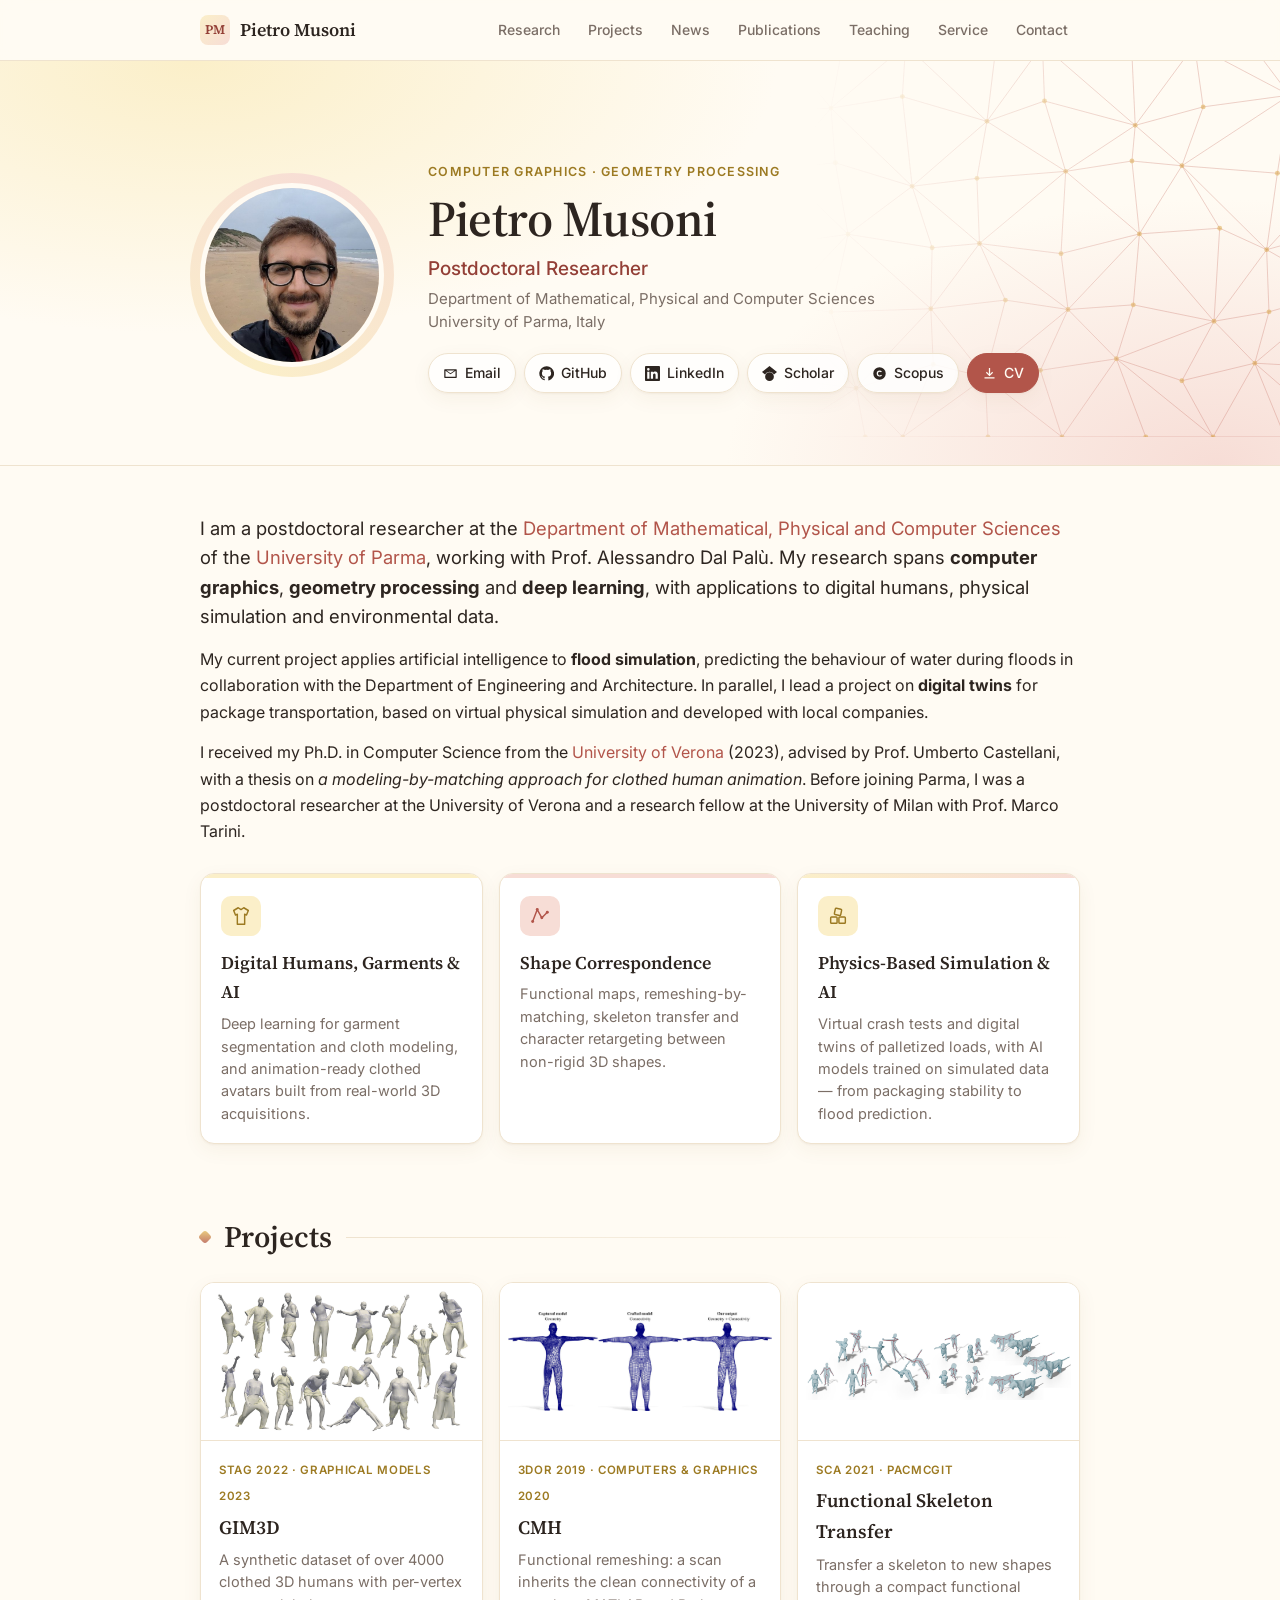
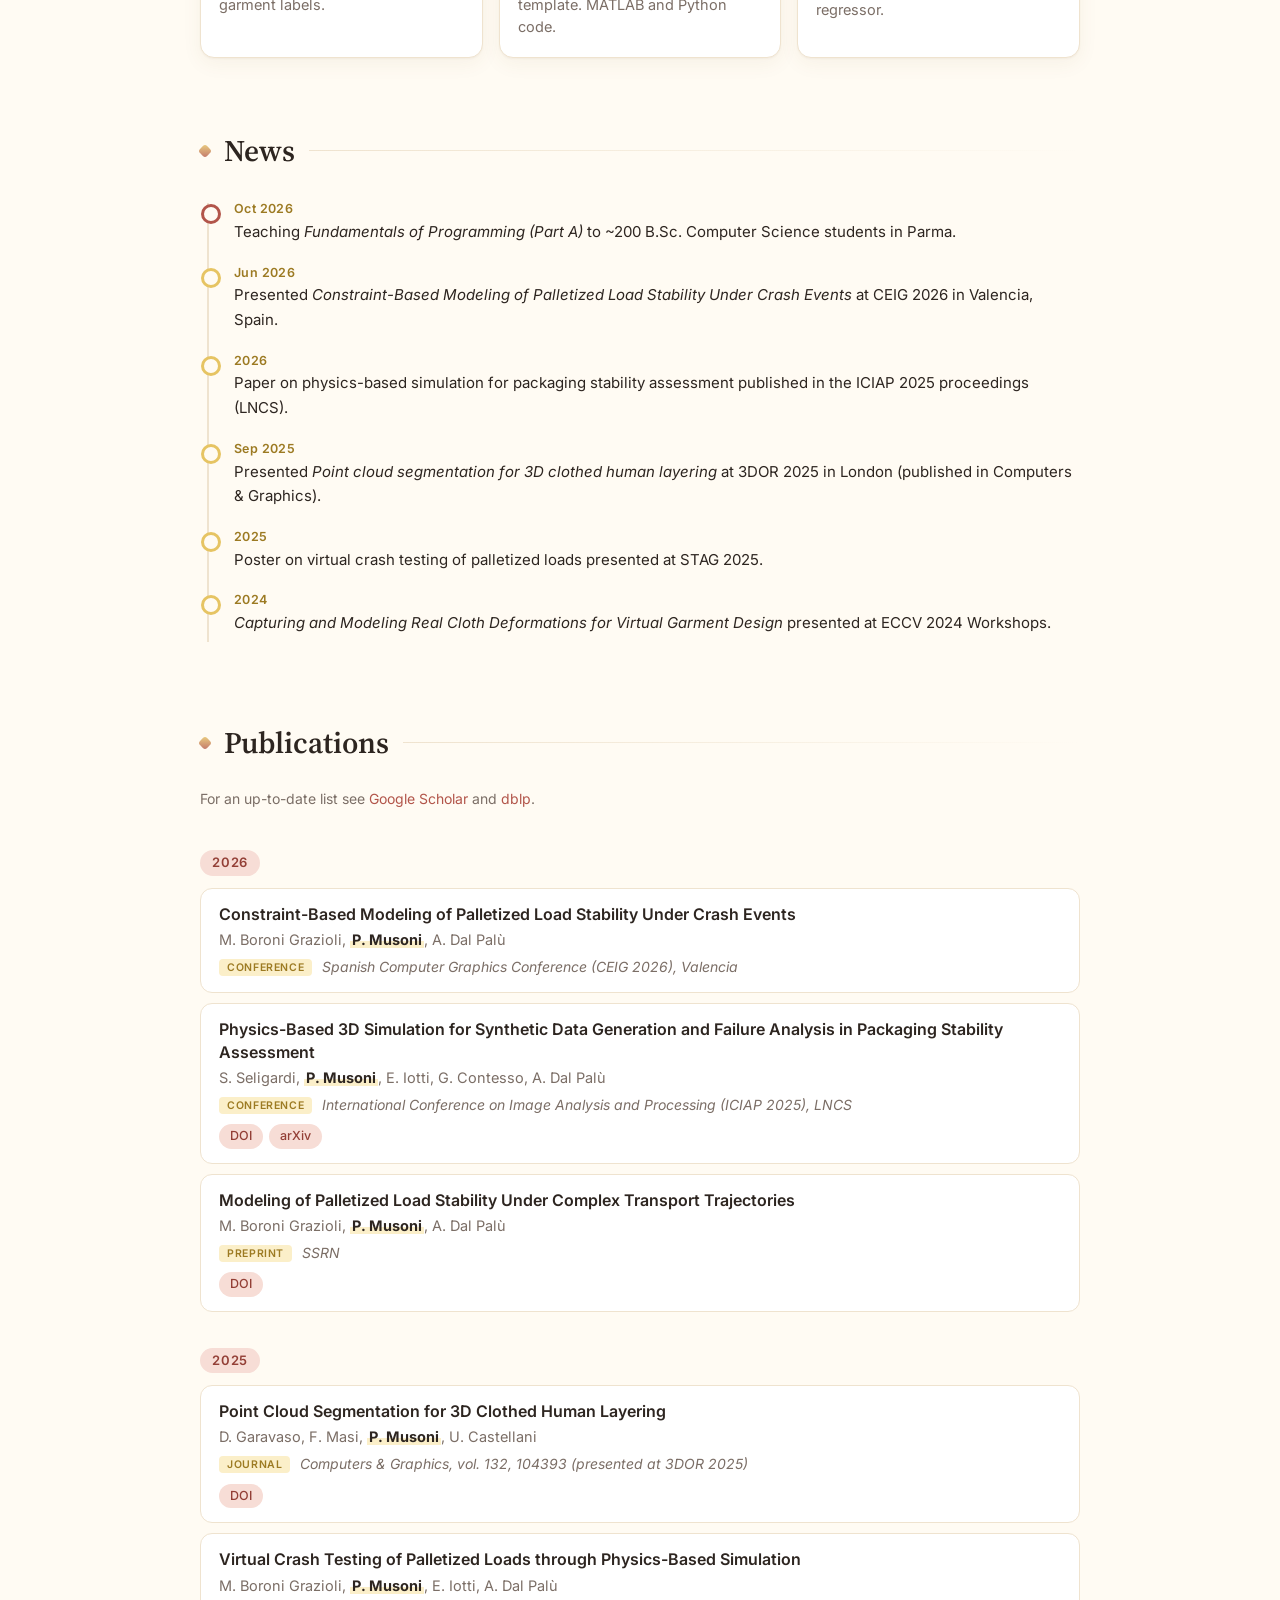
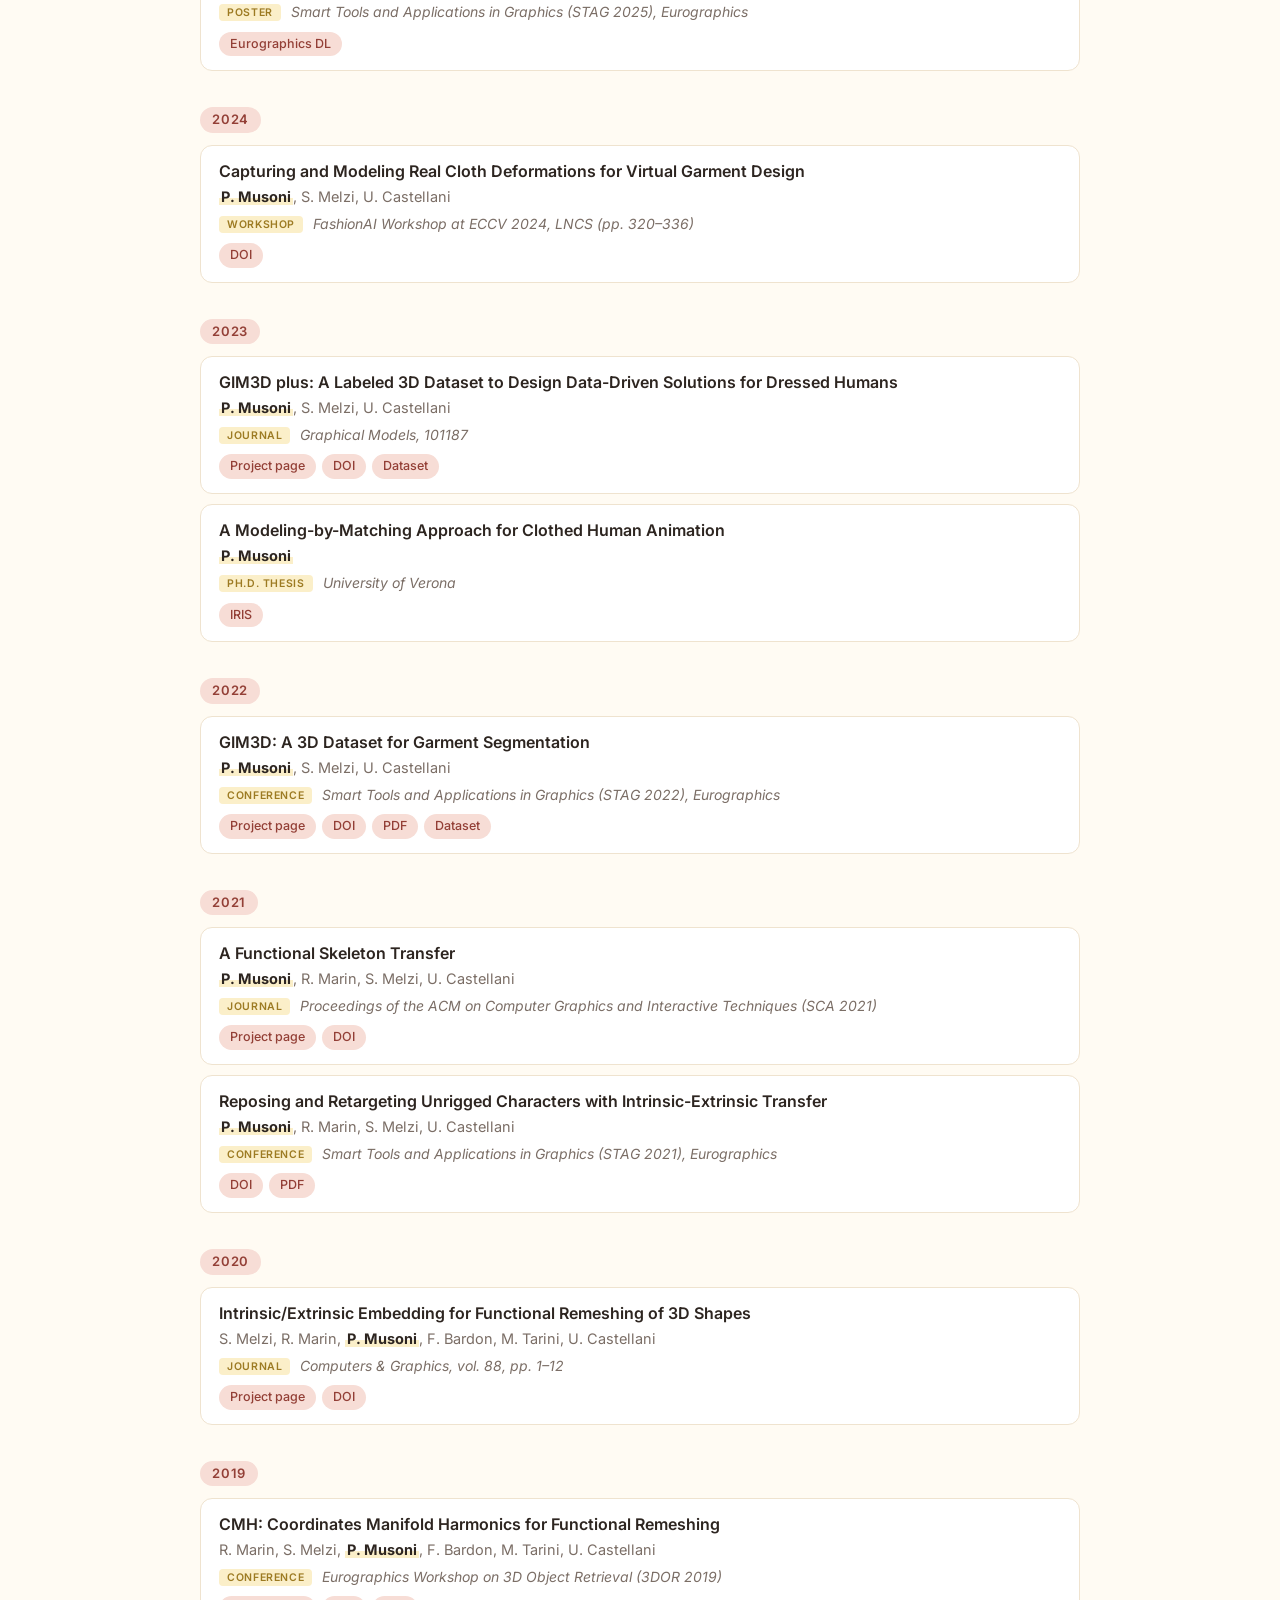
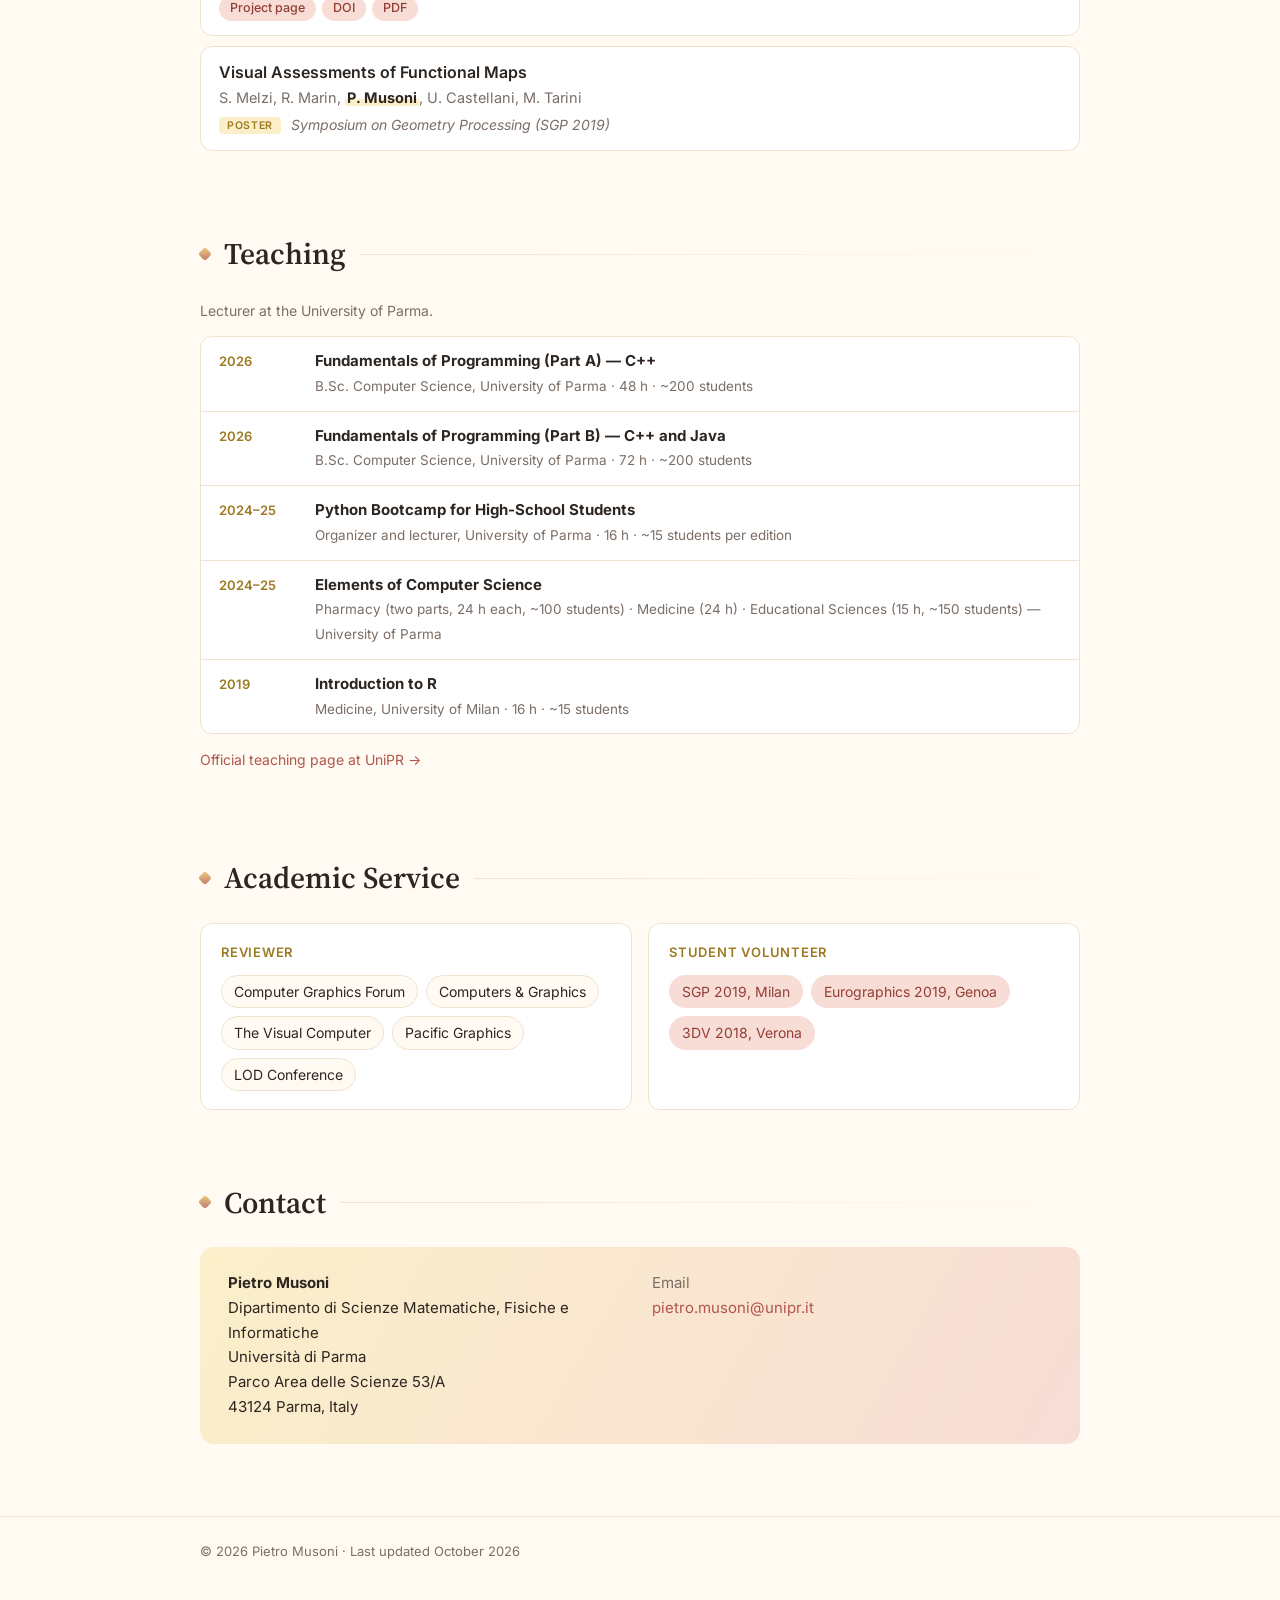
==== commit 8f918ed4: "Add project pages for GIM3D, CMH and Functional skeleton transfer Each page has authors, links to pa" ====
--- a/index.html
+++ b/index.html
@@ -13,7 +13,7 @@
   <link rel="preconnect" href="https://fonts.googleapis.com">
   <link rel="preconnect" href="https://fonts.gstatic.com" crossorigin>
   <link href="https://fonts.googleapis.com/css2?family=Inter:wght@400;500;600&family=Source+Serif+4:opsz,wght@8..60,500;8..60,600&display=swap" rel="stylesheet">
-  <link rel="stylesheet" href="assets/style.css?v=5">
+  <link rel="stylesheet" href="assets/style.css?v=6">
 </head>
 <body>
 
@@ -22,6 +22,7 @@
     <a class="brand" href="#top"><span class="brand-mark">PM</span>Pietro Musoni</a>
     <nav>
       <a href="#research">Research</a>
+      <a href="#projects">Projects</a>
       <a href="#news">News</a>
       <a href="#publications">Publications</a>
       <a href="#teaching">Teaching</a>
@@ -115,6 +116,37 @@
     </div>
   </section>
 
+  <!-- ============ PROJECTS ============ -->
+  <section id="projects">
+    <h2>Projects</h2>
+    <div class="projects">
+      <a class="project" href="GIM3D/">
+        <img src="GIM3D/img/teaser.jpg" alt="Clothed 3D humans from the GIM3D dataset" loading="lazy">
+        <div class="project-body">
+          <span class="project-venue">STAG 2022 · Graphical Models 2023</span>
+          <h3>GIM3D</h3>
+          <p>A synthetic dataset of over 4000 clothed 3D humans with per-vertex garment labels.</p>
+        </div>
+      </a>
+      <a class="project" href="CMH/">
+        <img src="CMH/img/teaser.jpg" alt="Mesh connectivity transfer with CMH" loading="lazy">
+        <div class="project-body">
+          <span class="project-venue">3DOR 2019 · Computers &amp; Graphics 2020</span>
+          <h3>CMH</h3>
+          <p>Functional remeshing: a scan inherits the clean connectivity of a template. MATLAB and Python code.</p>
+        </div>
+      </a>
+      <a class="project" href="Functional-skeleton-transfer/">
+        <img src="Functional-skeleton-transfer/img/teaser.jpg" alt="Skeletons transferred to humans, children and animals" loading="lazy">
+        <div class="project-body">
+          <span class="project-venue">SCA 2021 · PACMCGIT</span>
+          <h3>Functional Skeleton Transfer</h3>
+          <p>Transfer a skeleton to new shapes through a compact functional regressor.</p>
+        </div>
+      </a>
+    </div>
+  </section>
+
   <!-- ============ NEWS ============ -->
   <section id="news">
     <h2>News</h2>
@@ -193,6 +225,7 @@
       <div class="pub-authors"><b>P. Musoni</b>, S. Melzi, U. Castellani</div>
       <div class="pub-venue"><span class="tag">Journal</span> Graphical Models, 101187</div>
       <div class="pub-links">
+        <a href="GIM3D/">Project page</a>
         <a href="https://doi.org/10.1016/j.gmod.2023.101187">DOI</a>
         <a href="https://github.com/PietroMsn/GIM3D">Dataset</a>
       </div>
@@ -212,6 +245,7 @@
       <div class="pub-authors"><b>P. Musoni</b>, S. Melzi, U. Castellani</div>
       <div class="pub-venue"><span class="tag">Conference</span> Smart Tools and Applications in Graphics (STAG 2022), Eurographics</div>
       <div class="pub-links">
+        <a href="GIM3D/">Project page</a>
         <a href="https://doi.org/10.2312/stag.20221252">DOI</a>
         <a href="https://diglib.eg.org:443/bitstream/handle/10.2312/stag20221252/021-028.pdf">PDF</a>
         <a href="https://github.com/PietroMsn/GIM3D">Dataset</a>
@@ -224,6 +258,7 @@
       <div class="pub-authors"><b>P. Musoni</b>, R. Marin, S. Melzi, U. Castellani</div>
       <div class="pub-venue"><span class="tag">Journal</span> Proceedings of the ACM on Computer Graphics and Interactive Techniques (SCA 2021)</div>
       <div class="pub-links">
+        <a href="Functional-skeleton-transfer/">Project page</a>
         <a href="https://doi.org/10.1145/3480140">DOI</a>
       </div>
     </article>
@@ -243,6 +278,7 @@
       <div class="pub-authors">S. Melzi, R. Marin, <b>P. Musoni</b>, F. Bardon, M. Tarini, U. Castellani</div>
       <div class="pub-venue"><span class="tag">Journal</span> Computers &amp; Graphics, vol. 88, pp. 1–12</div>
       <div class="pub-links">
+        <a href="CMH/">Project page</a>
         <a href="https://doi.org/10.1016/j.cag.2020.02.002">DOI</a>
       </div>
     </article>
@@ -253,6 +289,7 @@
       <div class="pub-authors">R. Marin, S. Melzi, <b>P. Musoni</b>, F. Bardon, M. Tarini, U. Castellani</div>
       <div class="pub-venue"><span class="tag">Conference</span> Eurographics Workshop on 3D Object Retrieval (3DOR 2019)</div>
       <div class="pub-links">
+        <a href="CMH/">Project page</a>
         <a href="https://doi.org/10.2312/3dor.20191063">DOI</a>
         <a href="https://diglib.eg.org:443/bitstream/handle/10.2312/3dor20191063/063-070.pdf">PDF</a>
       </div>
--- a/assets/style.css
+++ b/assets/style.css
@@ -175,6 +175,20 @@
 .card h3 { font-family: var(--serif); font-size: 18px; font-weight: 600; margin: 0 0 6px; }
 .card p { font-size: 14.5px; color: var(--muted); margin: 0; line-height: 1.55; }
 
+/* ---------- projects ---------- */
+.projects { display: grid; grid-template-columns: repeat(3, 1fr); gap: 16px; }
+.project {
+  display: flex; flex-direction: column; overflow: hidden;
+  background: var(--surface); border: 1px solid var(--line); border-radius: 14px;
+  box-shadow: var(--shadow); color: var(--text); transition: transform .2s, border-color .2s;
+}
+.project:hover { transform: translateY(-2px); border-color: var(--accent); text-decoration: none; color: var(--text); }
+.project img { width: 100%; aspect-ratio: 16 / 9; object-fit: contain; padding: 8px; background: #fff; border-bottom: 1px solid var(--line); }
+.project-body { padding: 14px 18px 18px; }
+.project-venue { font-size: 11.5px; font-weight: 600; letter-spacing: .06em; text-transform: uppercase; color: var(--butter-ink); }
+.project h3 { font-family: var(--serif); font-size: 19px; font-weight: 600; margin: 4px 0 6px; }
+.project p { font-size: 14.5px; color: var(--muted); margin: 0; line-height: 1.55; }
+
 /* ---------- news timeline ---------- */
 .timeline { list-style: none; padding: 0; margin: 0; position: relative; }
 .timeline::before { content: ""; position: absolute; left: 7px; top: 8px; bottom: 8px; width: 2px; background: var(--line); }
@@ -254,6 +268,7 @@
 /* ---------- mobile ---------- */
 @media (max-width: 760px) {
   .cards { grid-template-columns: 1fr; }
+  .projects { grid-template-columns: 1fr; }
 }
 @media (max-width: 680px) {
   .wrap { padding: 0 16px; }
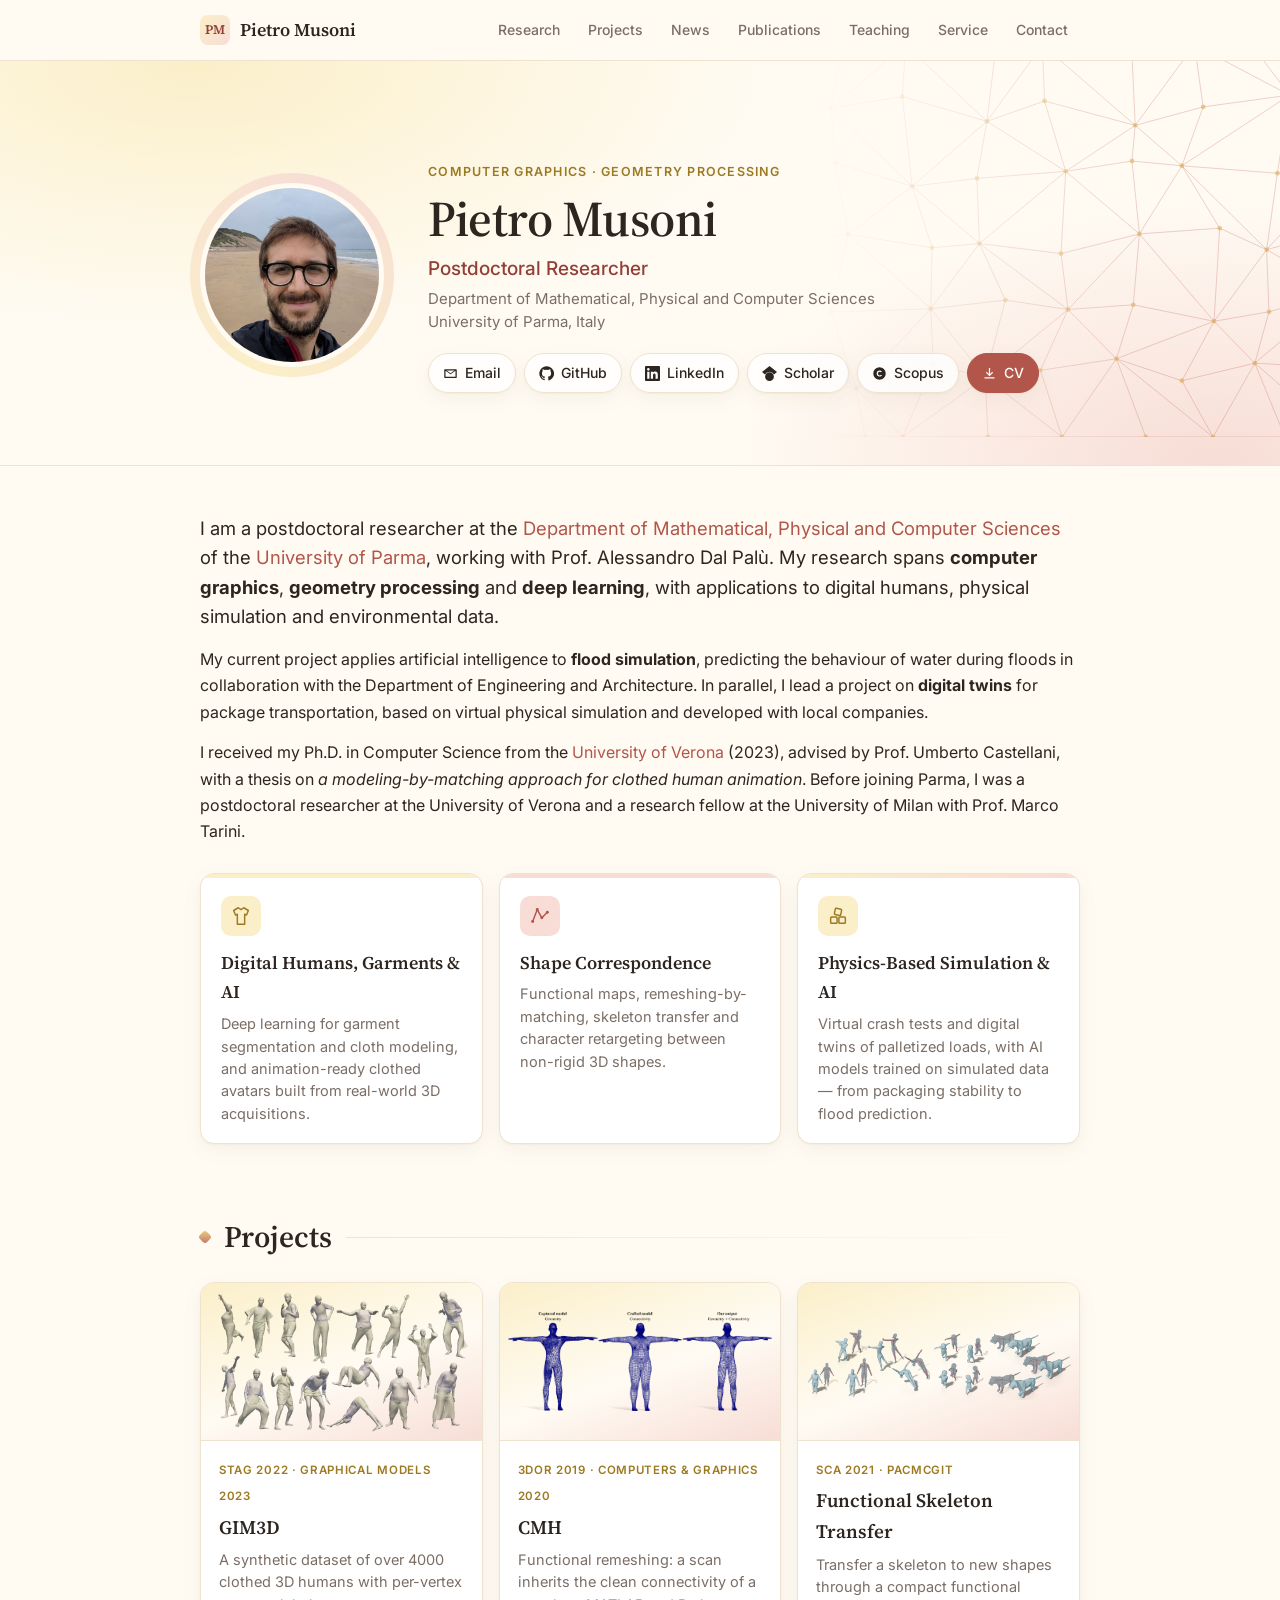
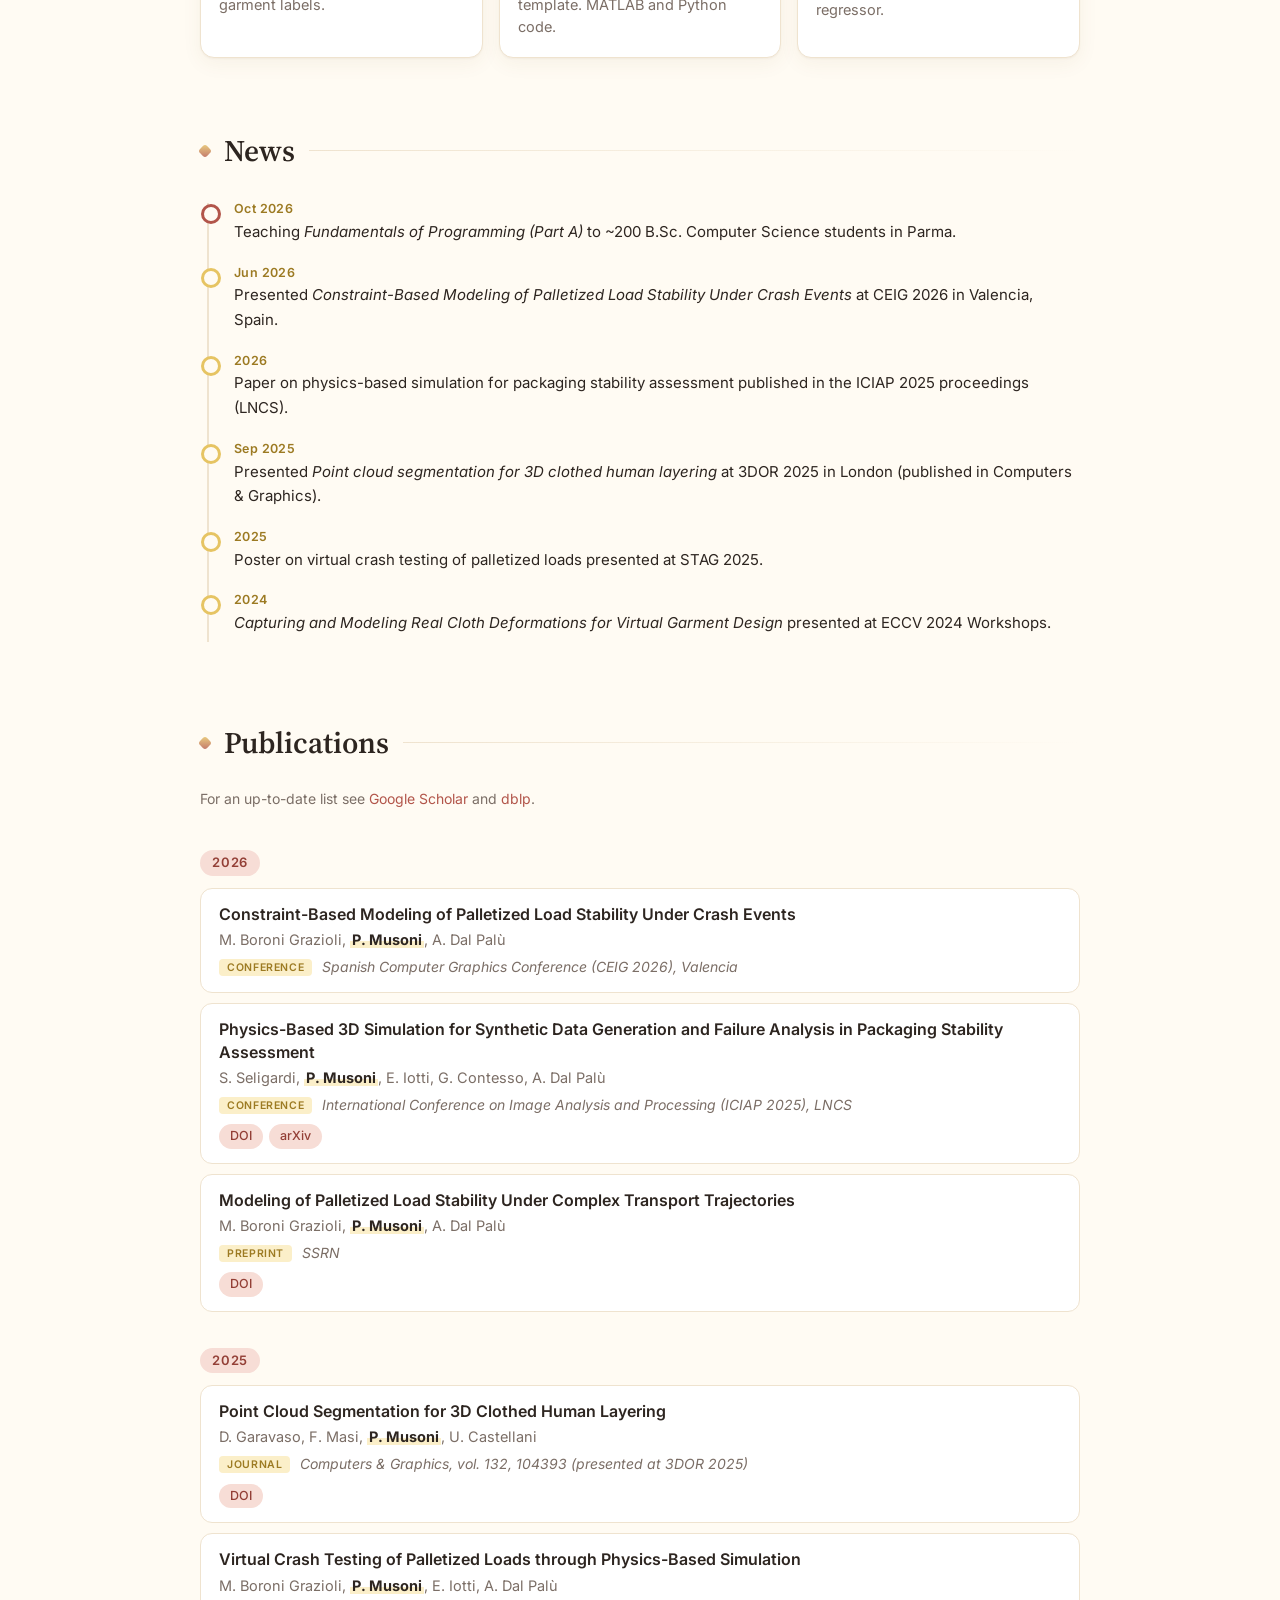
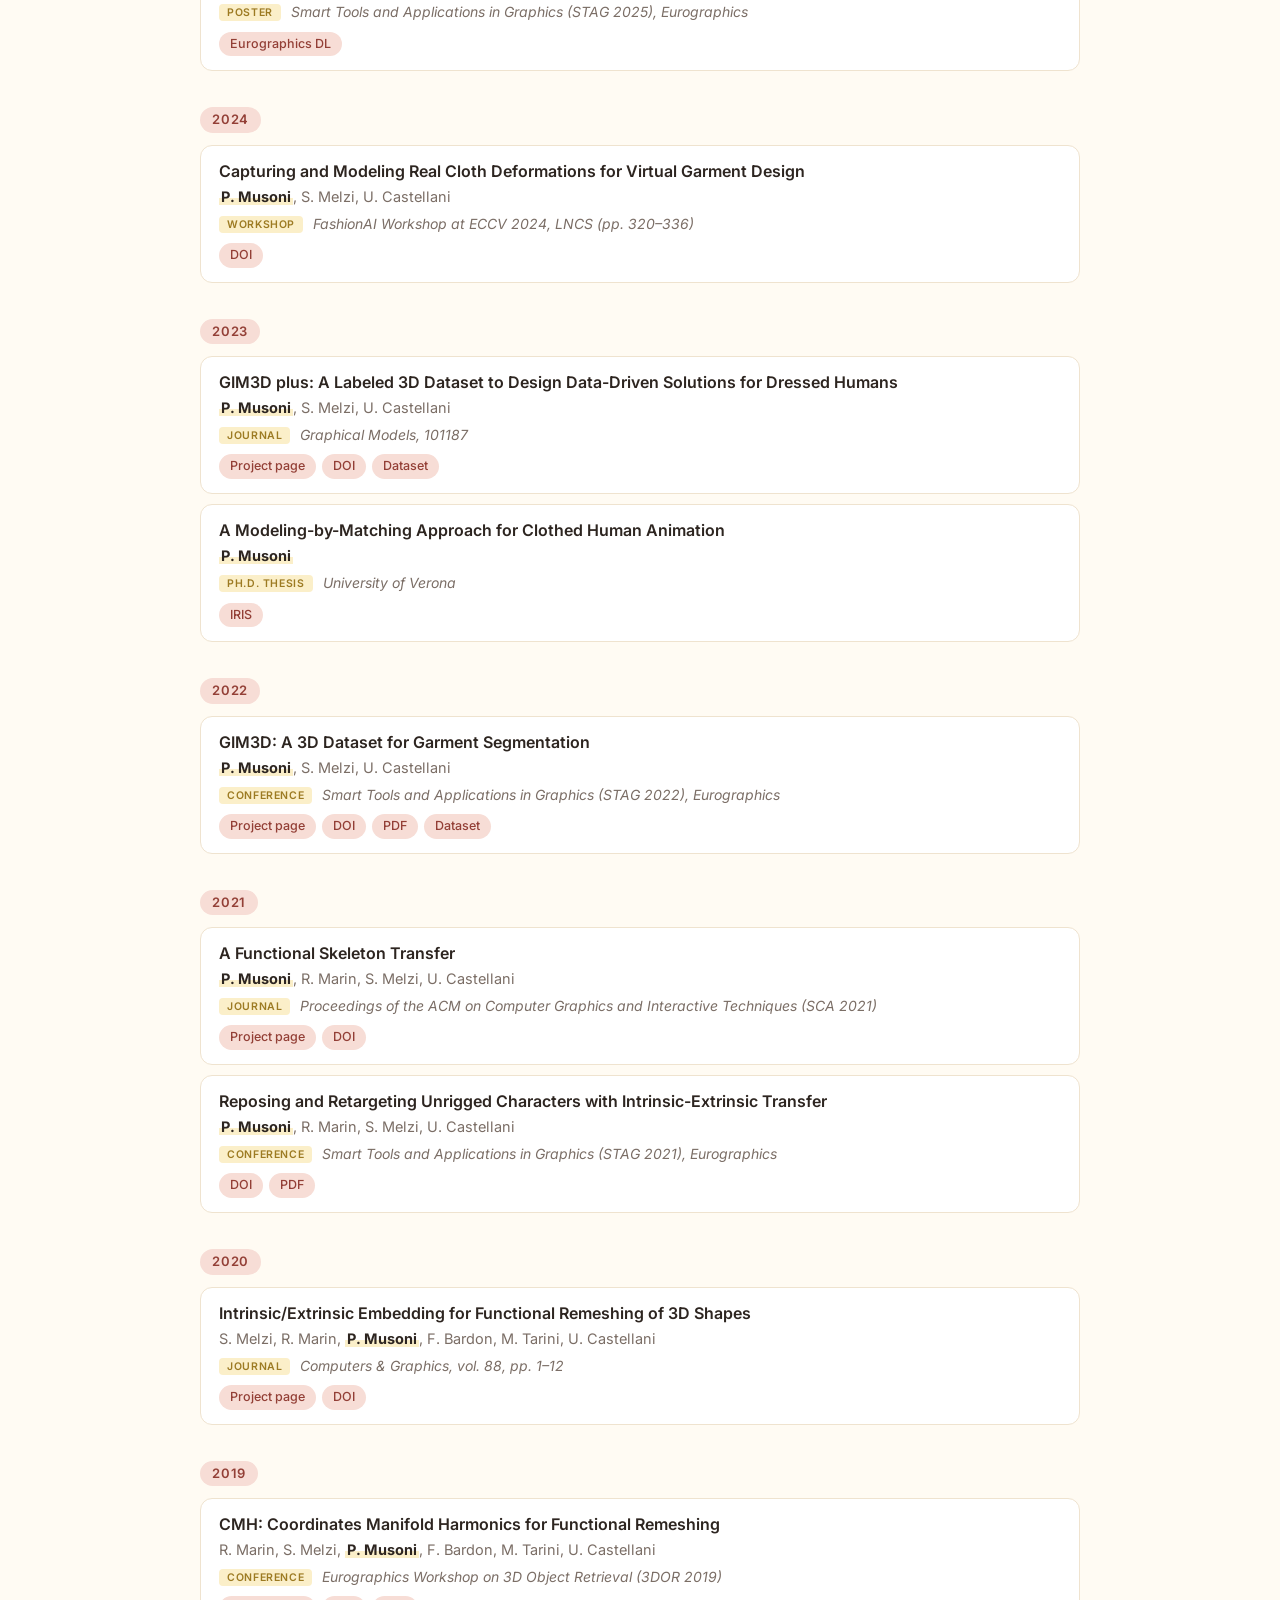
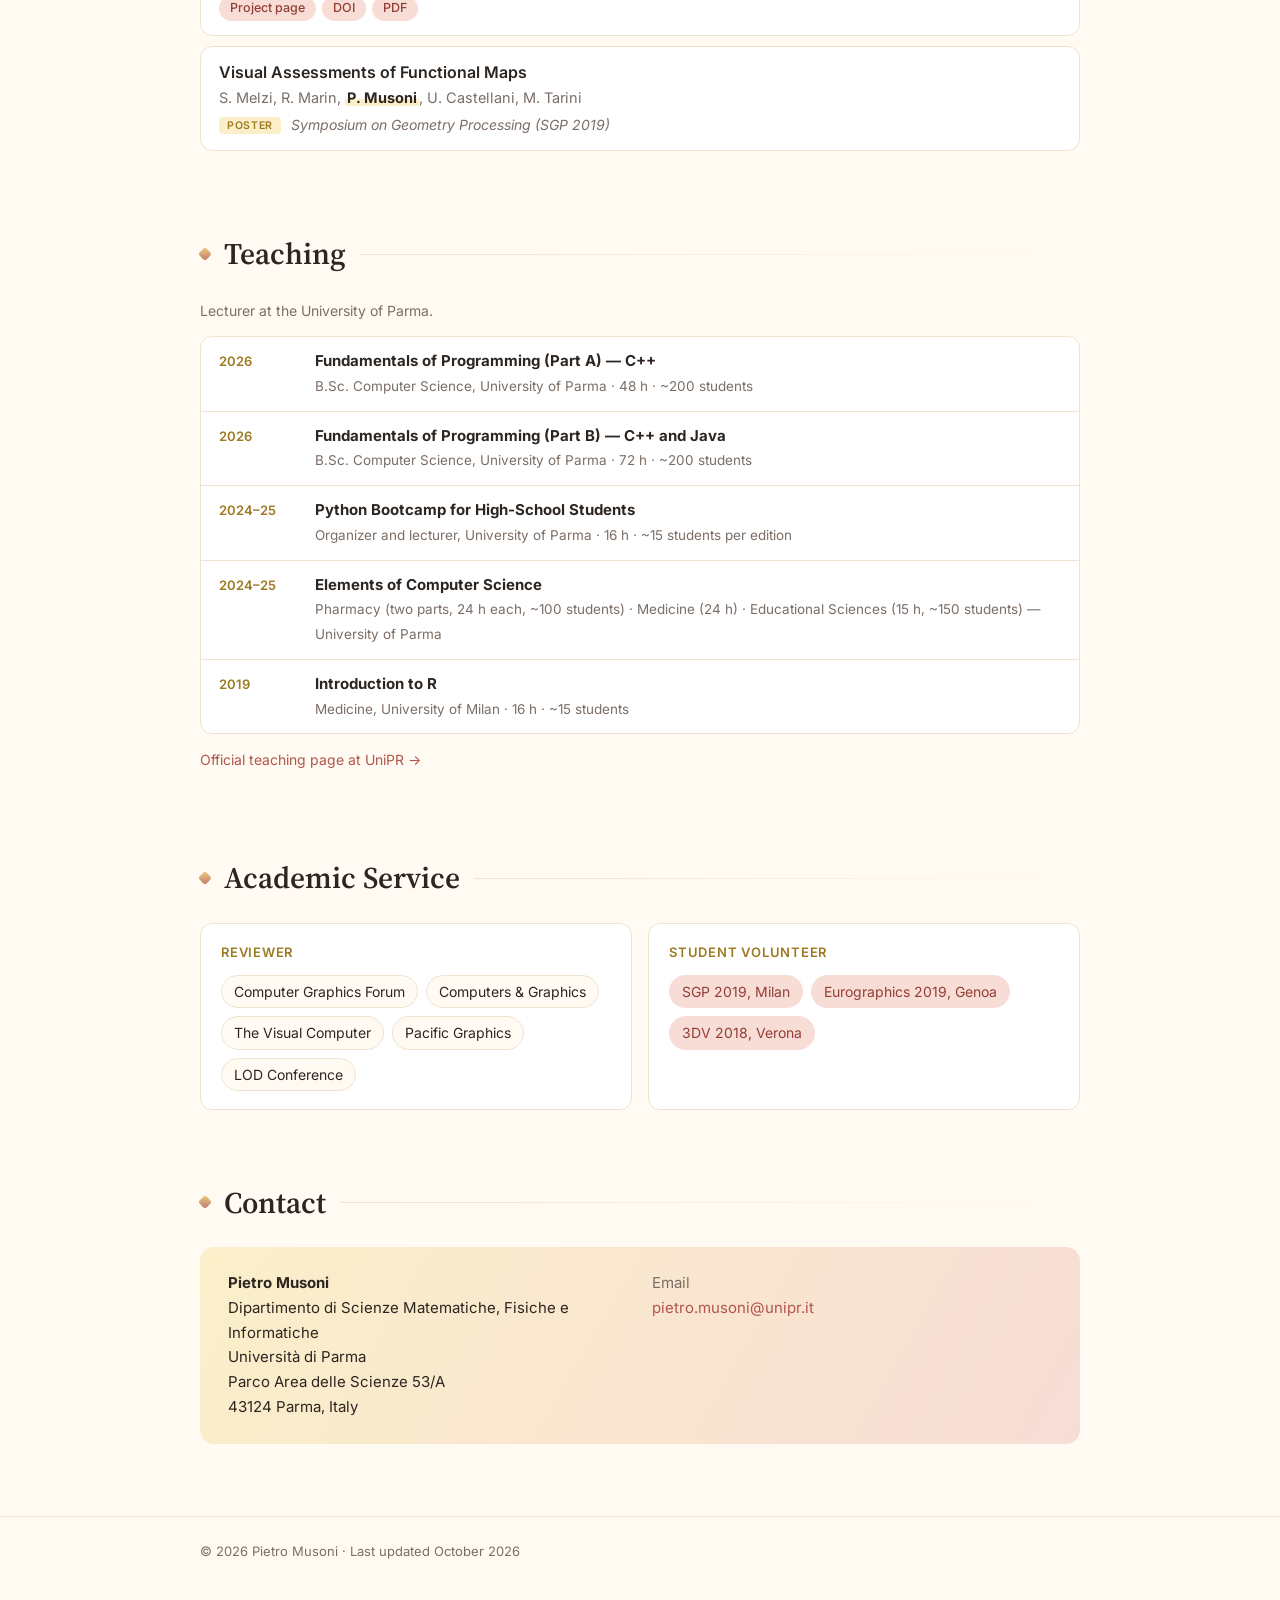
==== commit dd6c05e4: "Project pages: figures as PNG with transparent background White backgrounds removed so the figures b" ====
--- a/index.html
+++ b/index.html
@@ -13,7 +13,7 @@
   <link rel="preconnect" href="https://fonts.googleapis.com">
   <link rel="preconnect" href="https://fonts.gstatic.com" crossorigin>
   <link href="https://fonts.googleapis.com/css2?family=Inter:wght@400;500;600&family=Source+Serif+4:opsz,wght@8..60,500;8..60,600&display=swap" rel="stylesheet">
-  <link rel="stylesheet" href="assets/style.css?v=6">
+  <link rel="stylesheet" href="assets/style.css?v=7">
 </head>
 <body>
 
@@ -121,7 +121,7 @@
     <h2>Projects</h2>
     <div class="projects">
       <a class="project" href="GIM3D/">
-        <img src="GIM3D/img/teaser.jpg" alt="Clothed 3D humans from the GIM3D dataset" loading="lazy">
+        <img src="GIM3D/img/teaser.png" alt="Clothed 3D humans from the GIM3D dataset" loading="lazy">
         <div class="project-body">
           <span class="project-venue">STAG 2022 · Graphical Models 2023</span>
           <h3>GIM3D</h3>
@@ -129,7 +129,7 @@
         </div>
       </a>
       <a class="project" href="CMH/">
-        <img src="CMH/img/teaser.jpg" alt="Mesh connectivity transfer with CMH" loading="lazy">
+        <img src="CMH/img/teaser.png" alt="Mesh connectivity transfer with CMH" loading="lazy">
         <div class="project-body">
           <span class="project-venue">3DOR 2019 · Computers &amp; Graphics 2020</span>
           <h3>CMH</h3>
@@ -137,7 +137,7 @@
         </div>
       </a>
       <a class="project" href="Functional-skeleton-transfer/">
-        <img src="Functional-skeleton-transfer/img/teaser.jpg" alt="Skeletons transferred to humans, children and animals" loading="lazy">
+        <img src="Functional-skeleton-transfer/img/teaser.png" alt="Skeletons transferred to humans, children and animals" loading="lazy">
         <div class="project-body">
           <span class="project-venue">SCA 2021 · PACMCGIT</span>
           <h3>Functional Skeleton Transfer</h3>
--- a/assets/style.css
+++ b/assets/style.css
@@ -183,7 +183,9 @@
   box-shadow: var(--shadow); color: var(--text); transition: transform .2s, border-color .2s;
 }
 .project:hover { transform: translateY(-2px); border-color: var(--accent); text-decoration: none; color: var(--text); }
-.project img { width: 100%; aspect-ratio: 16 / 9; object-fit: contain; padding: 8px; background: #fff; border-bottom: 1px solid var(--line); }
+.project img { width: 100%; aspect-ratio: 16 / 9; object-fit: contain; padding: 8px; border-bottom: 1px solid var(--line);
+  background: linear-gradient(160deg, var(--butter), var(--bg) 55%, var(--blush)); }
+@media (prefers-color-scheme: dark) { .project img { background: #f6efe4; } }
 .project-body { padding: 14px 18px 18px; }
 .project-venue { font-size: 11.5px; font-weight: 600; letter-spacing: .06em; text-transform: uppercase; color: var(--butter-ink); }
 .project h3 { font-family: var(--serif); font-size: 19px; font-weight: 600; margin: 4px 0 6px; }
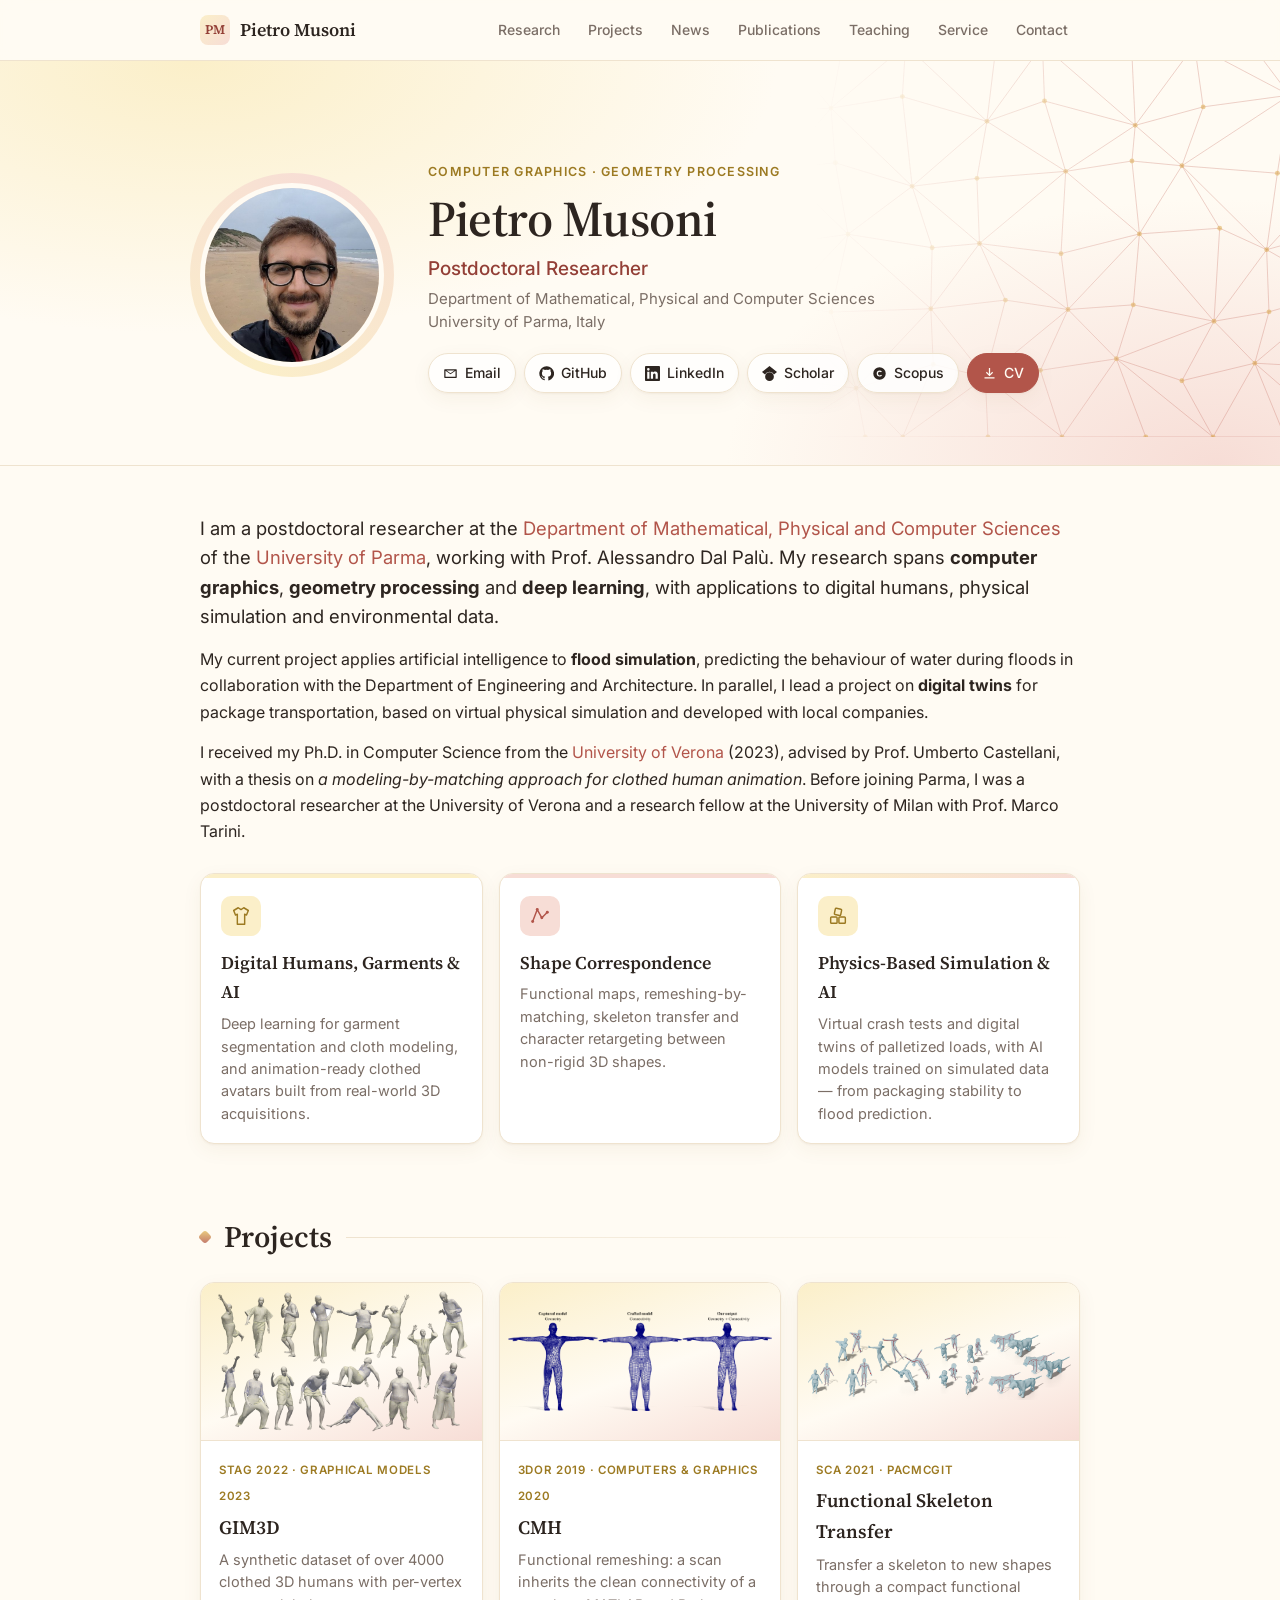
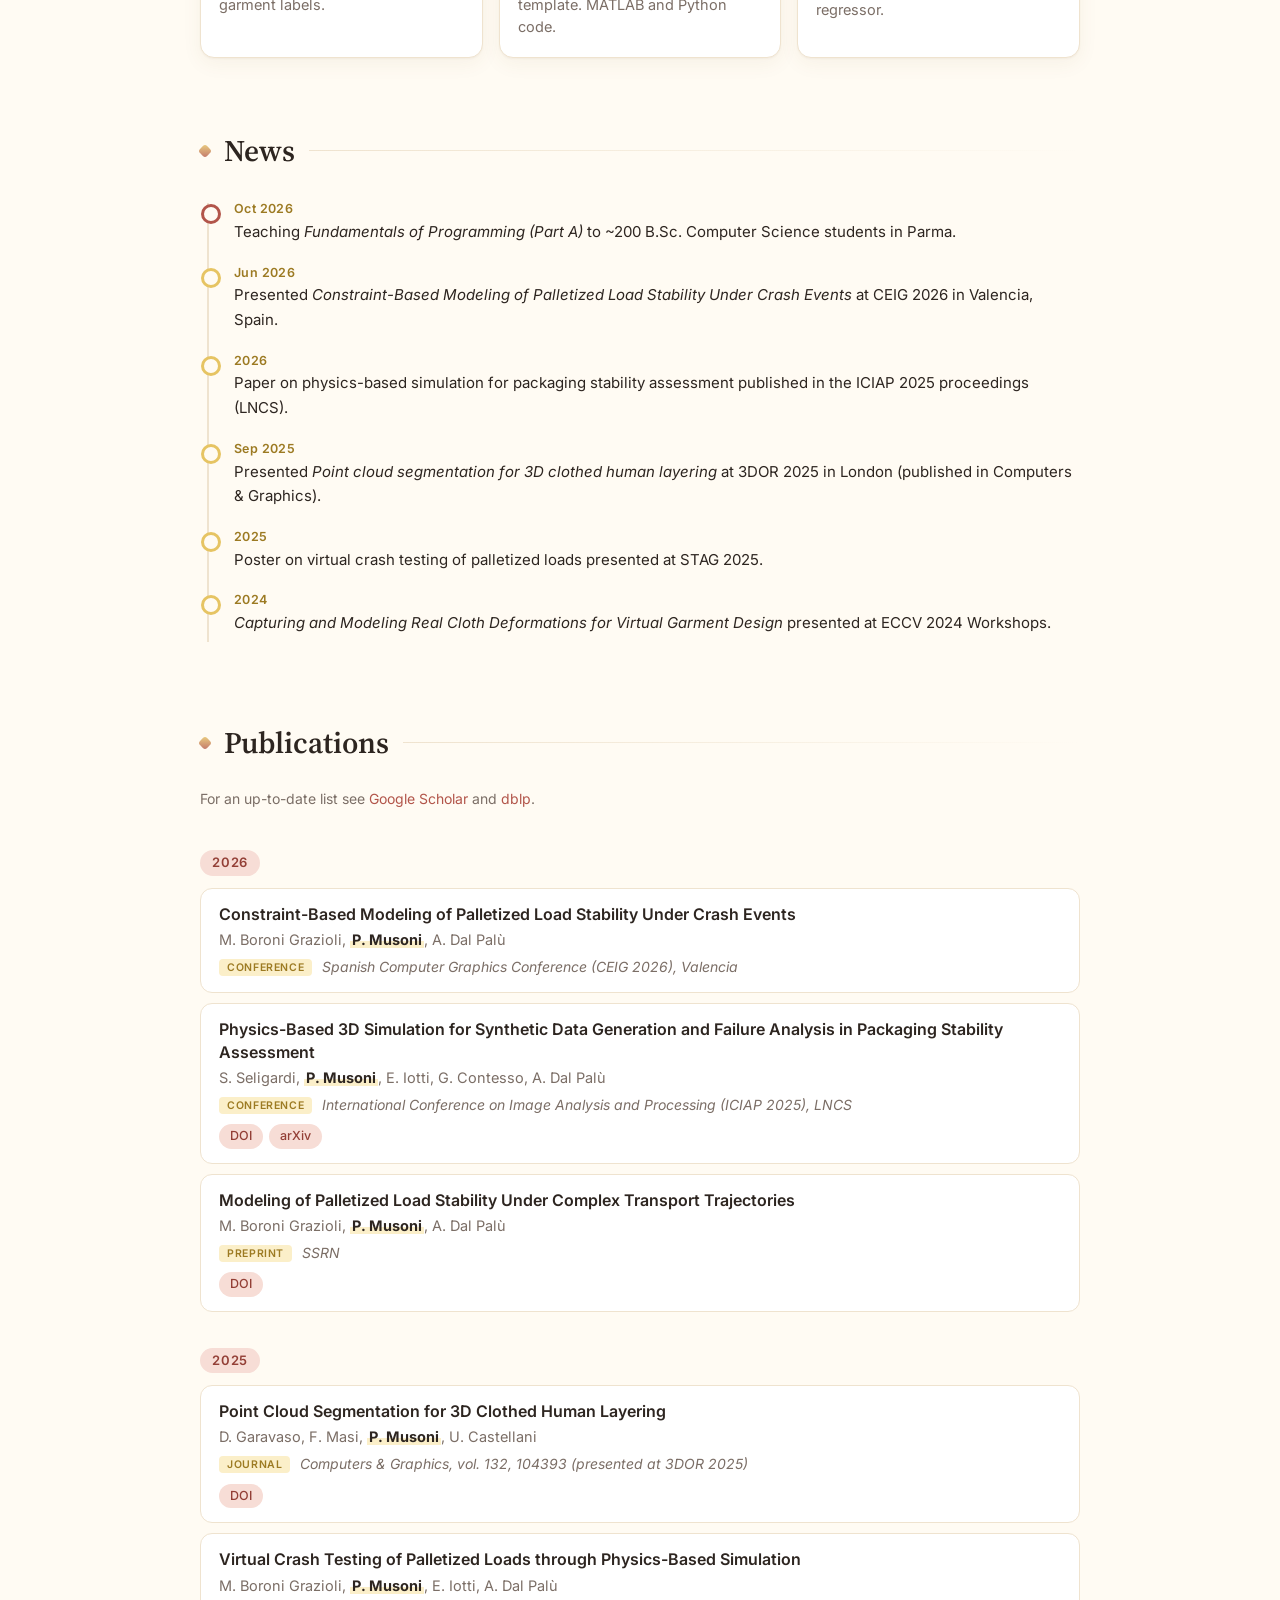
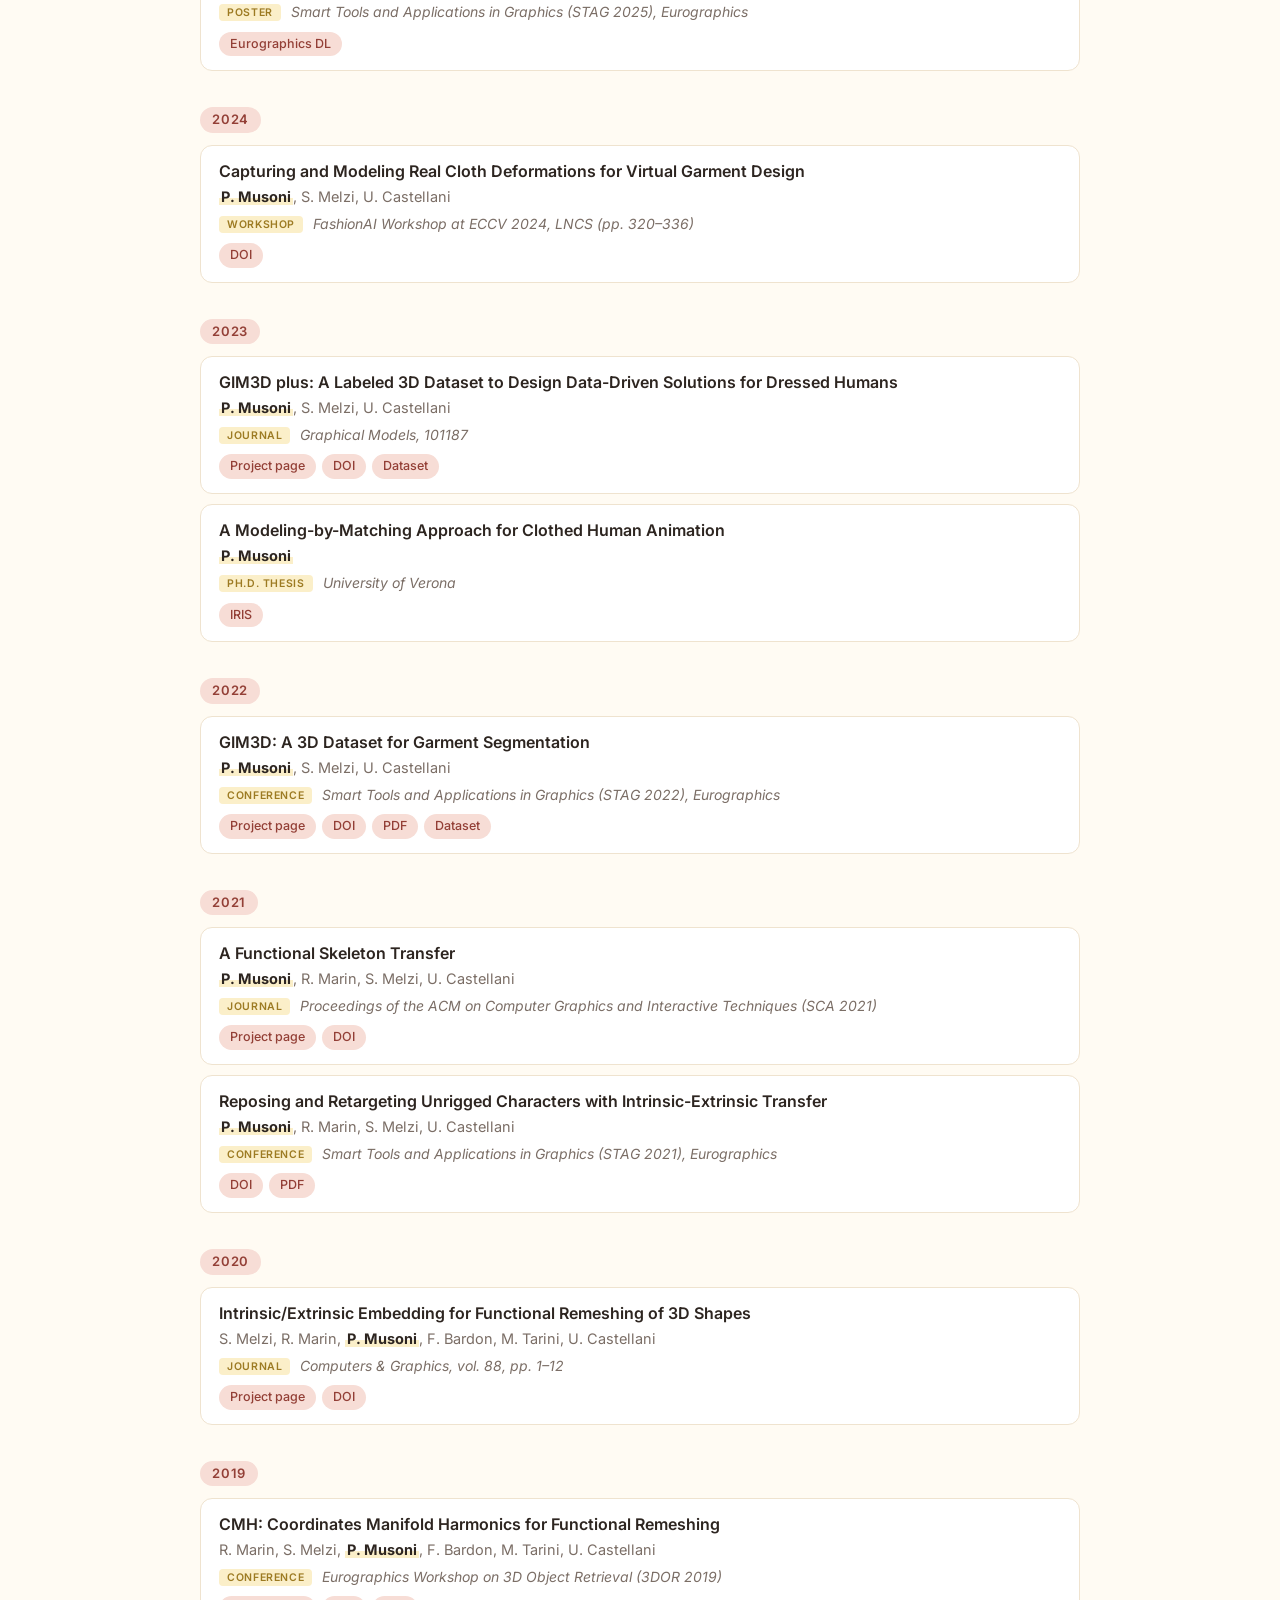
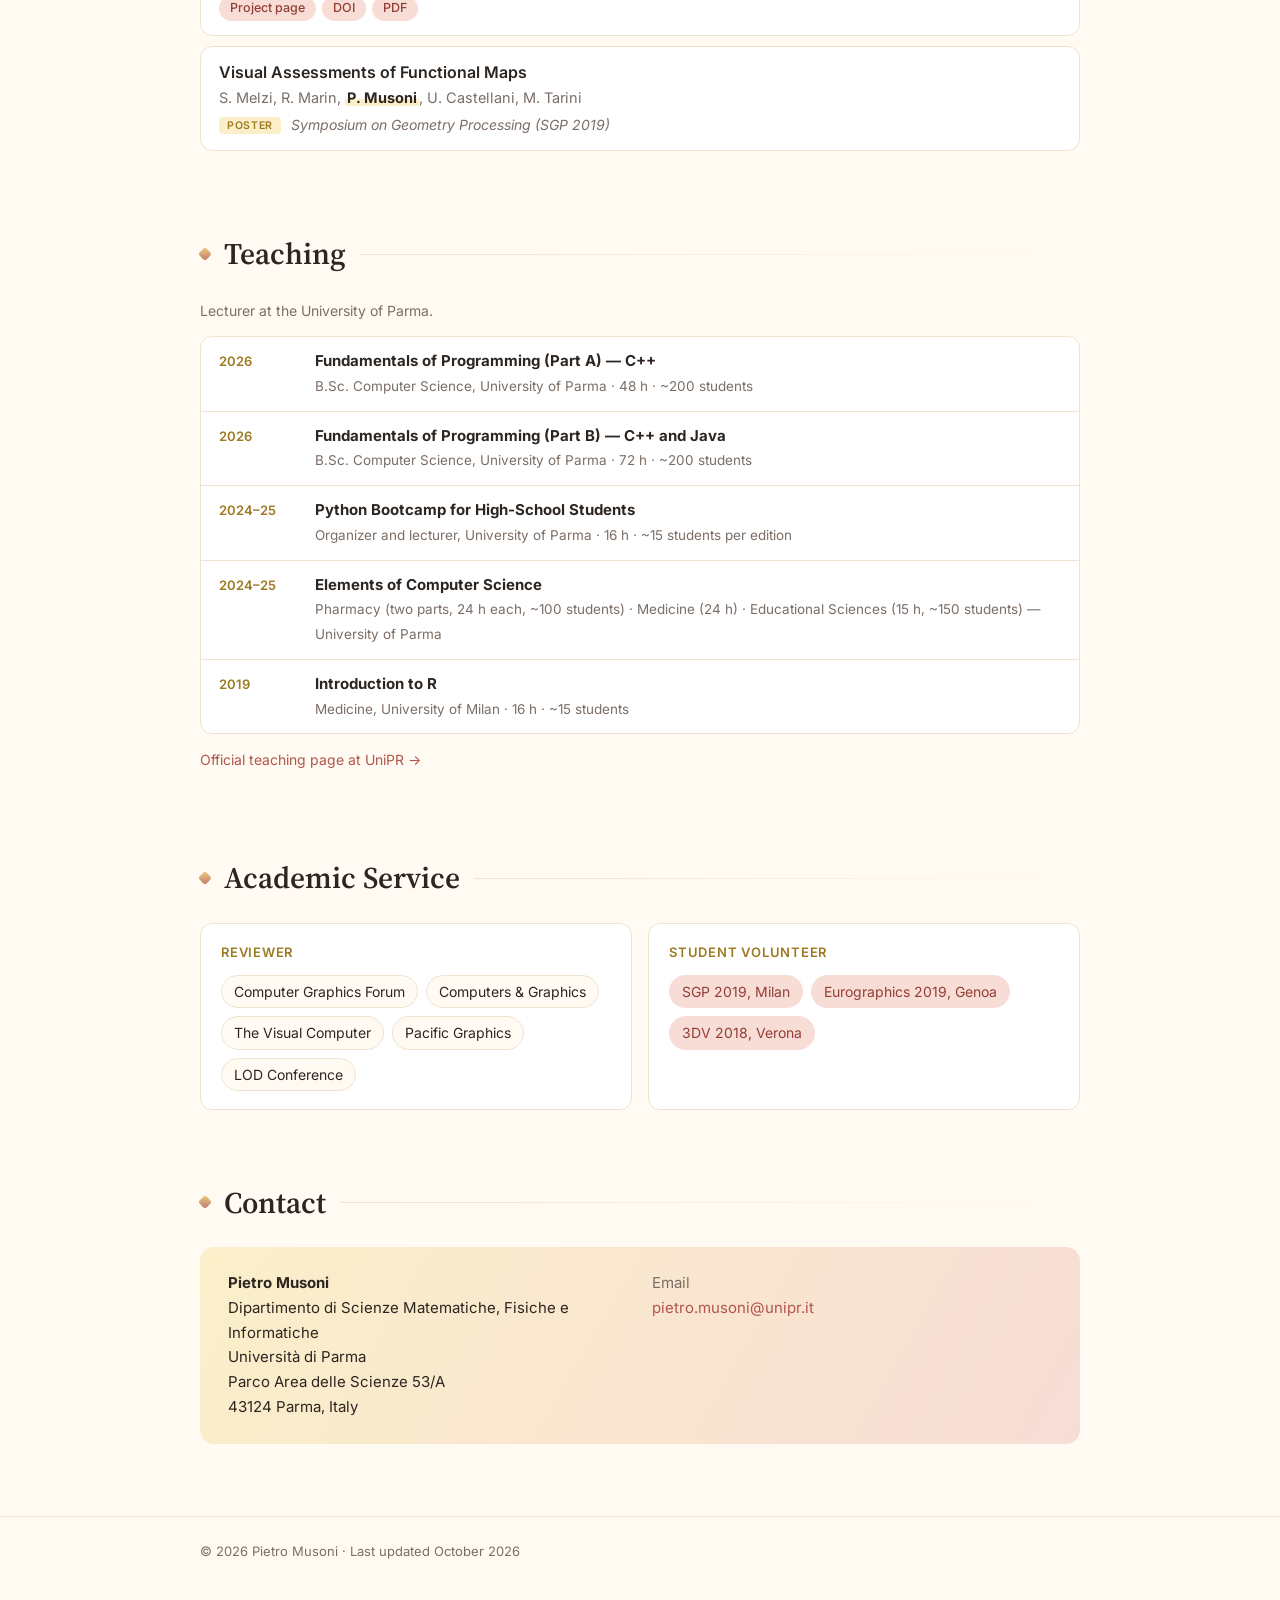
==== commit a3ddf9a2: "Project pages: mobile layout and corrected figure colours - wide figures scroll sideways on phones i" ====
--- a/index.html
+++ b/index.html
@@ -121,7 +121,7 @@
     <h2>Projects</h2>
     <div class="projects">
       <a class="project" href="GIM3D/">
-        <img src="GIM3D/img/teaser.png" alt="Clothed 3D humans from the GIM3D dataset" loading="lazy">
+        <img src="GIM3D/img/teaser.png?v=3" alt="Clothed 3D humans from the GIM3D dataset" loading="lazy">
         <div class="project-body">
           <span class="project-venue">STAG 2022 · Graphical Models 2023</span>
           <h3>GIM3D</h3>
@@ -129,7 +129,7 @@
         </div>
       </a>
       <a class="project" href="CMH/">
-        <img src="CMH/img/teaser.png" alt="Mesh connectivity transfer with CMH" loading="lazy">
+        <img src="CMH/img/teaser.png?v=3" alt="Mesh connectivity transfer with CMH" loading="lazy">
         <div class="project-body">
           <span class="project-venue">3DOR 2019 · Computers &amp; Graphics 2020</span>
           <h3>CMH</h3>
@@ -137,7 +137,7 @@
         </div>
       </a>
       <a class="project" href="Functional-skeleton-transfer/">
-        <img src="Functional-skeleton-transfer/img/teaser.png" alt="Skeletons transferred to humans, children and animals" loading="lazy">
+        <img src="Functional-skeleton-transfer/img/teaser.png?v=3" alt="Skeletons transferred to humans, children and animals" loading="lazy">
         <div class="project-body">
           <span class="project-venue">SCA 2021 · PACMCGIT</span>
           <h3>Functional Skeleton Transfer</h3>
